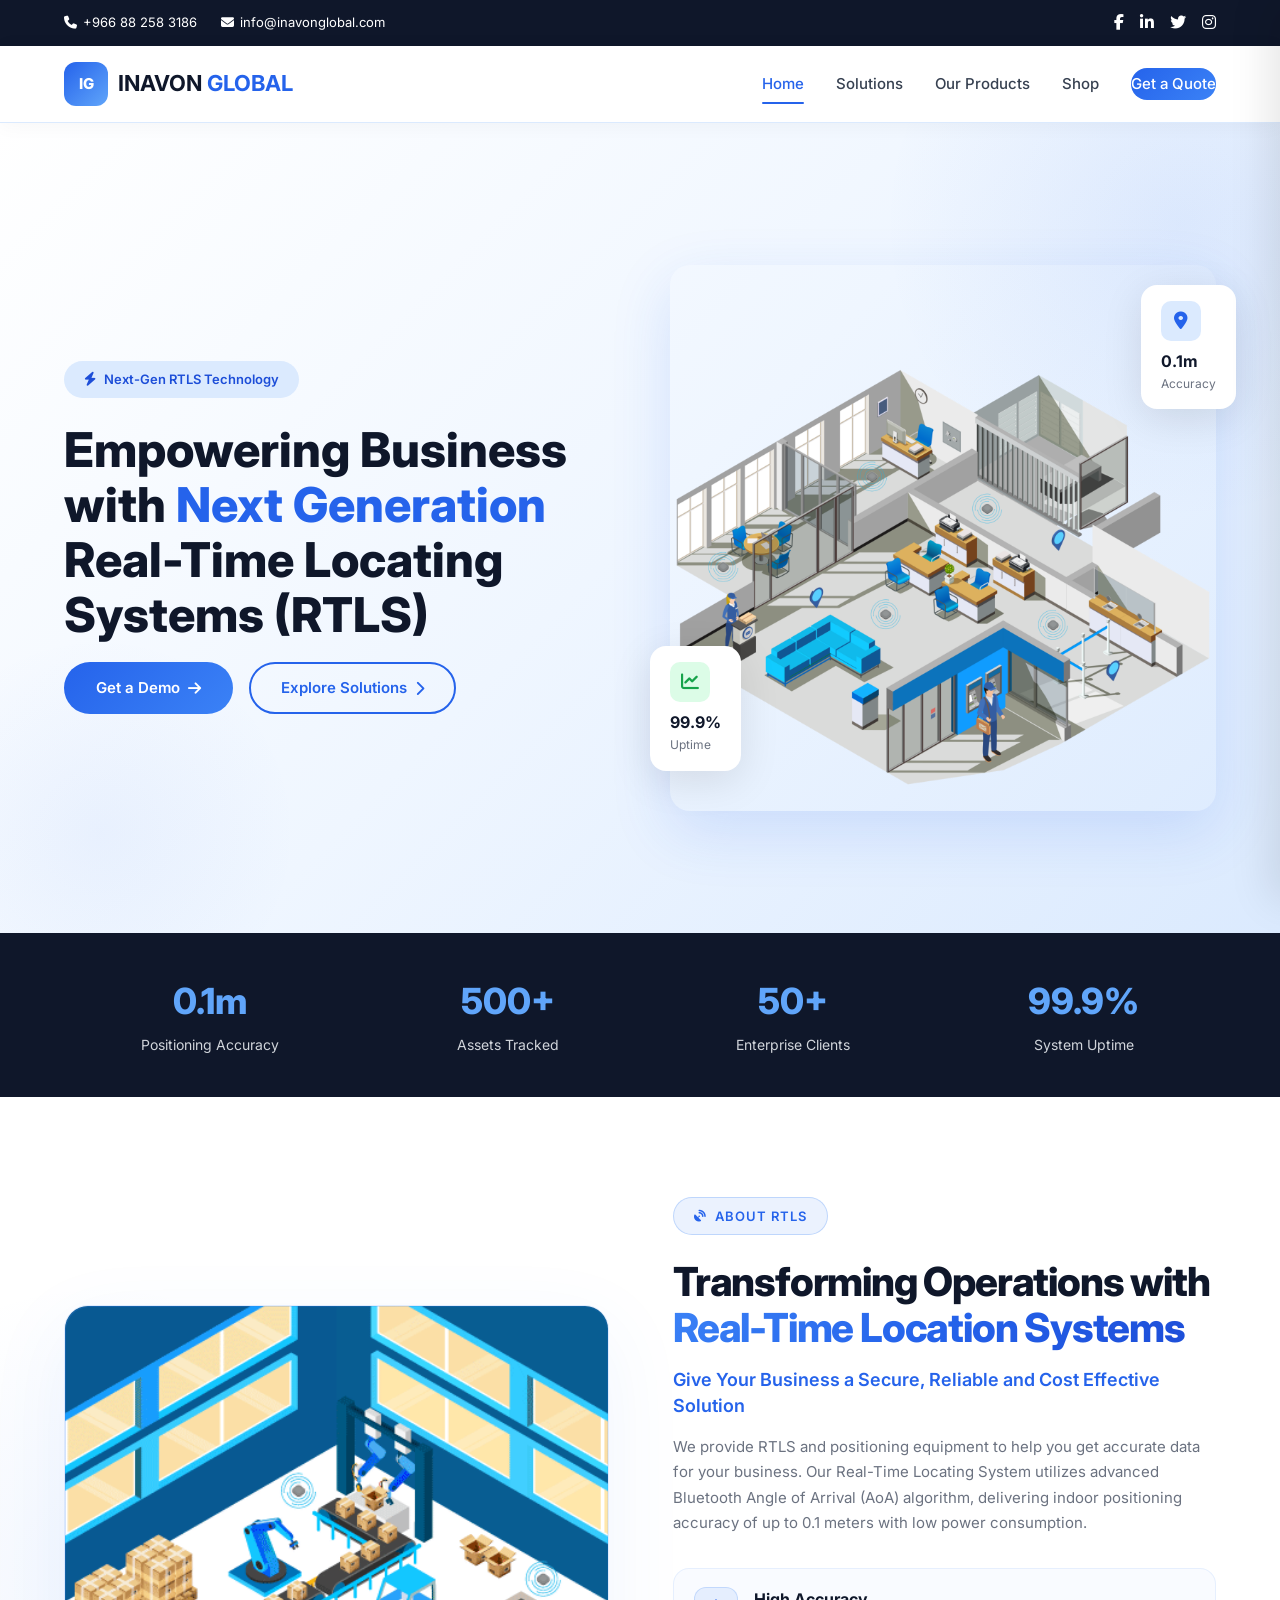
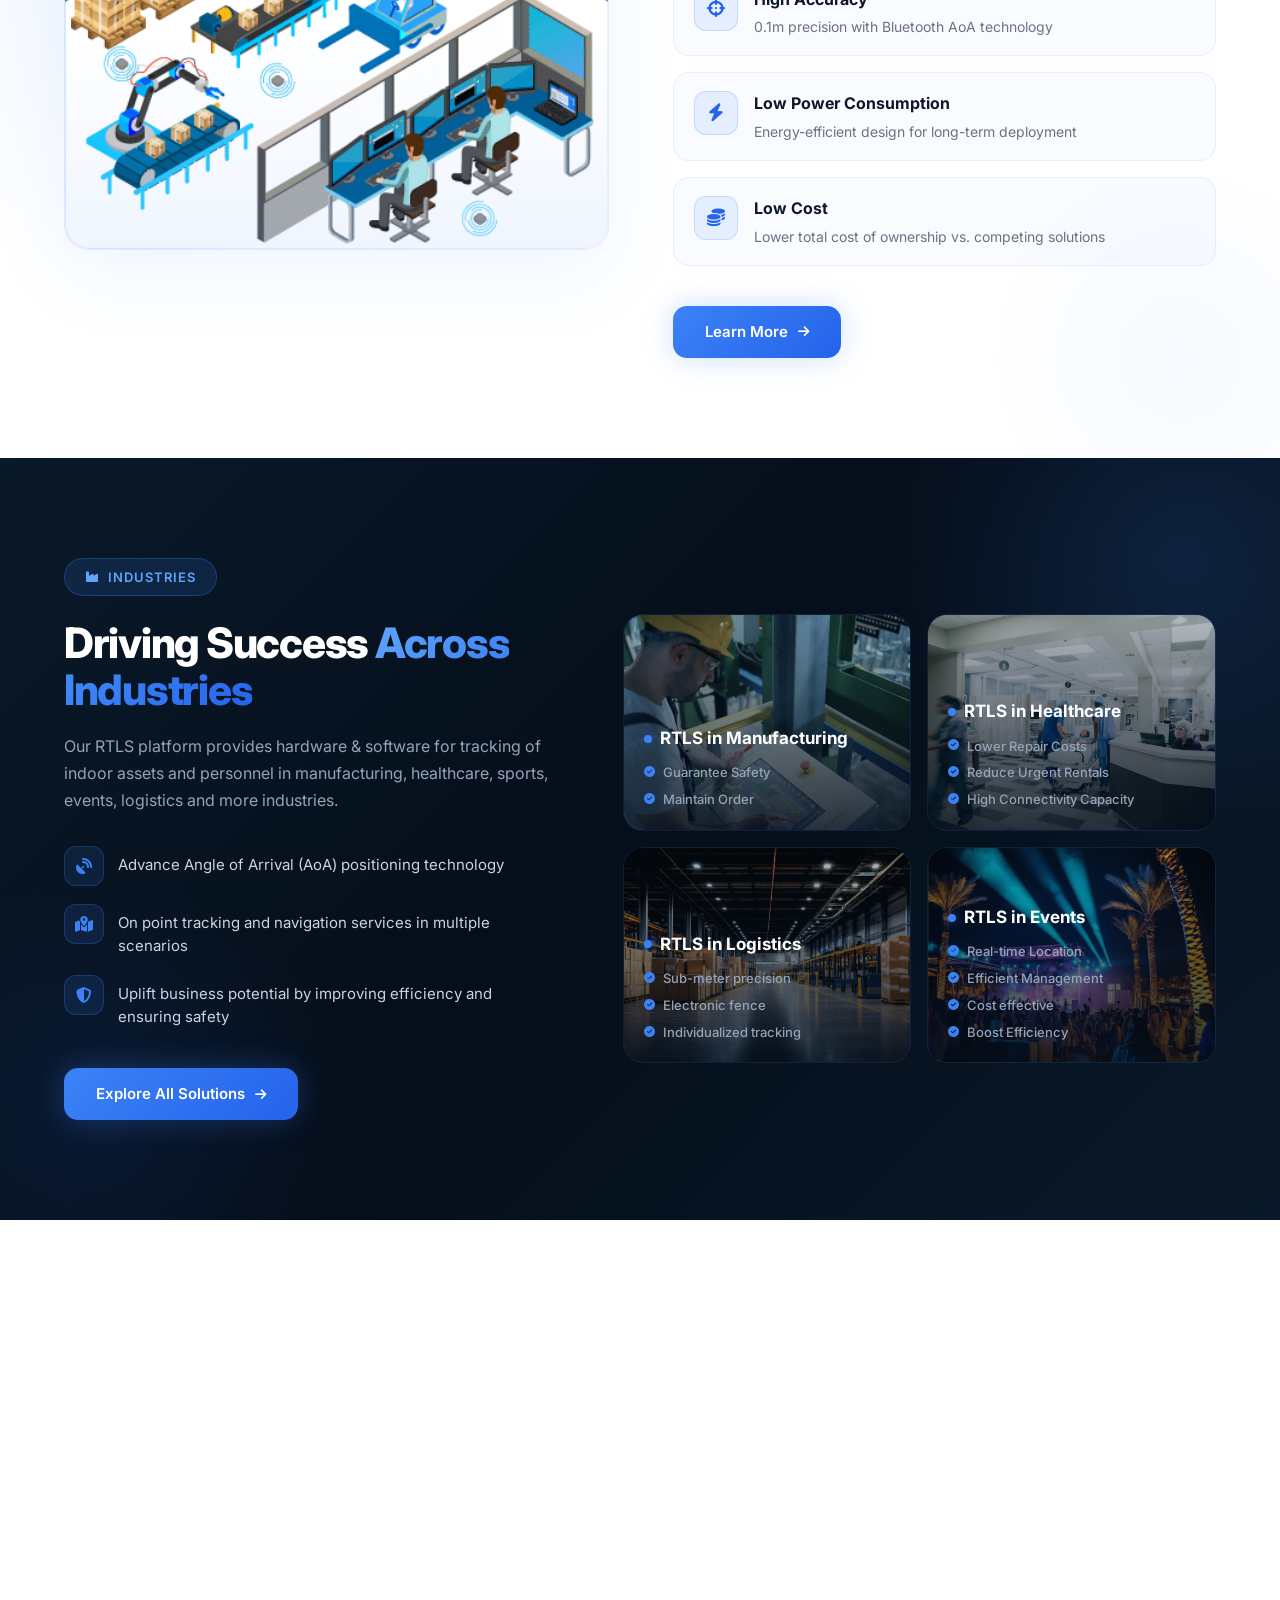
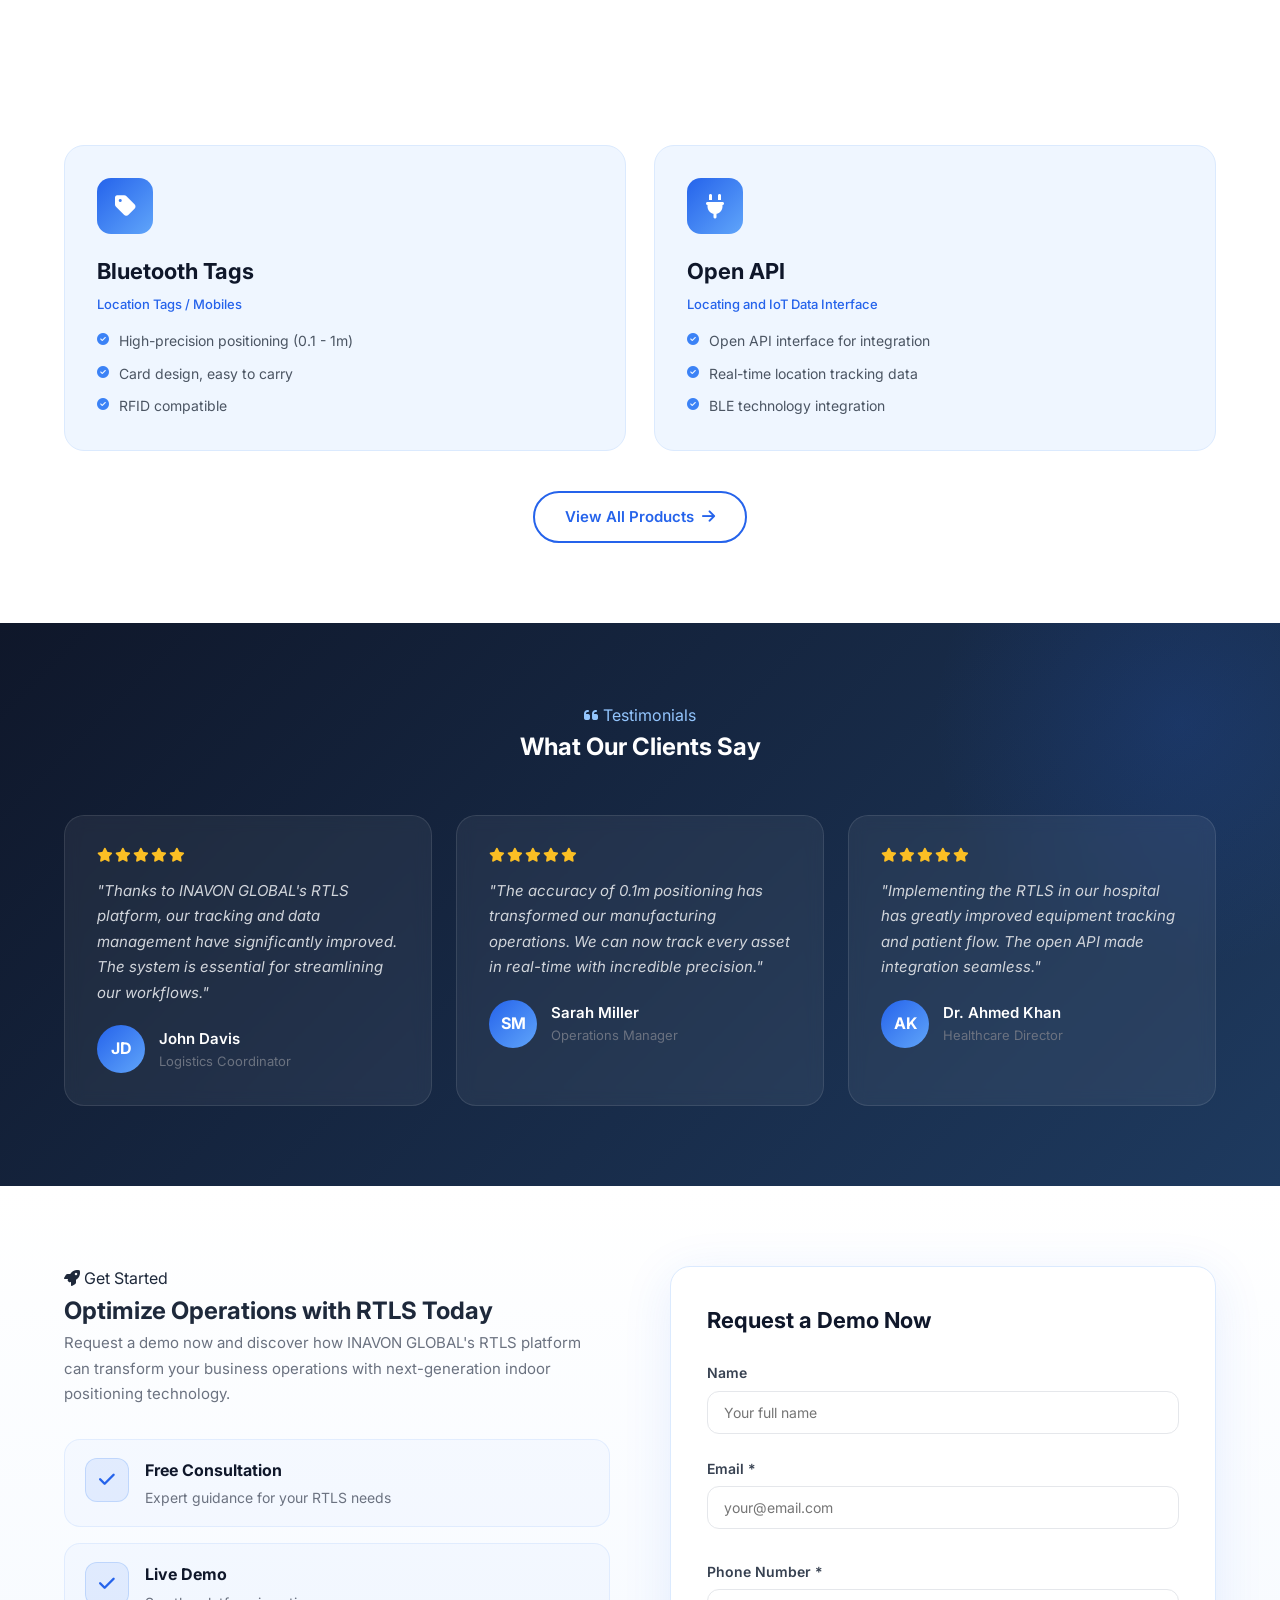
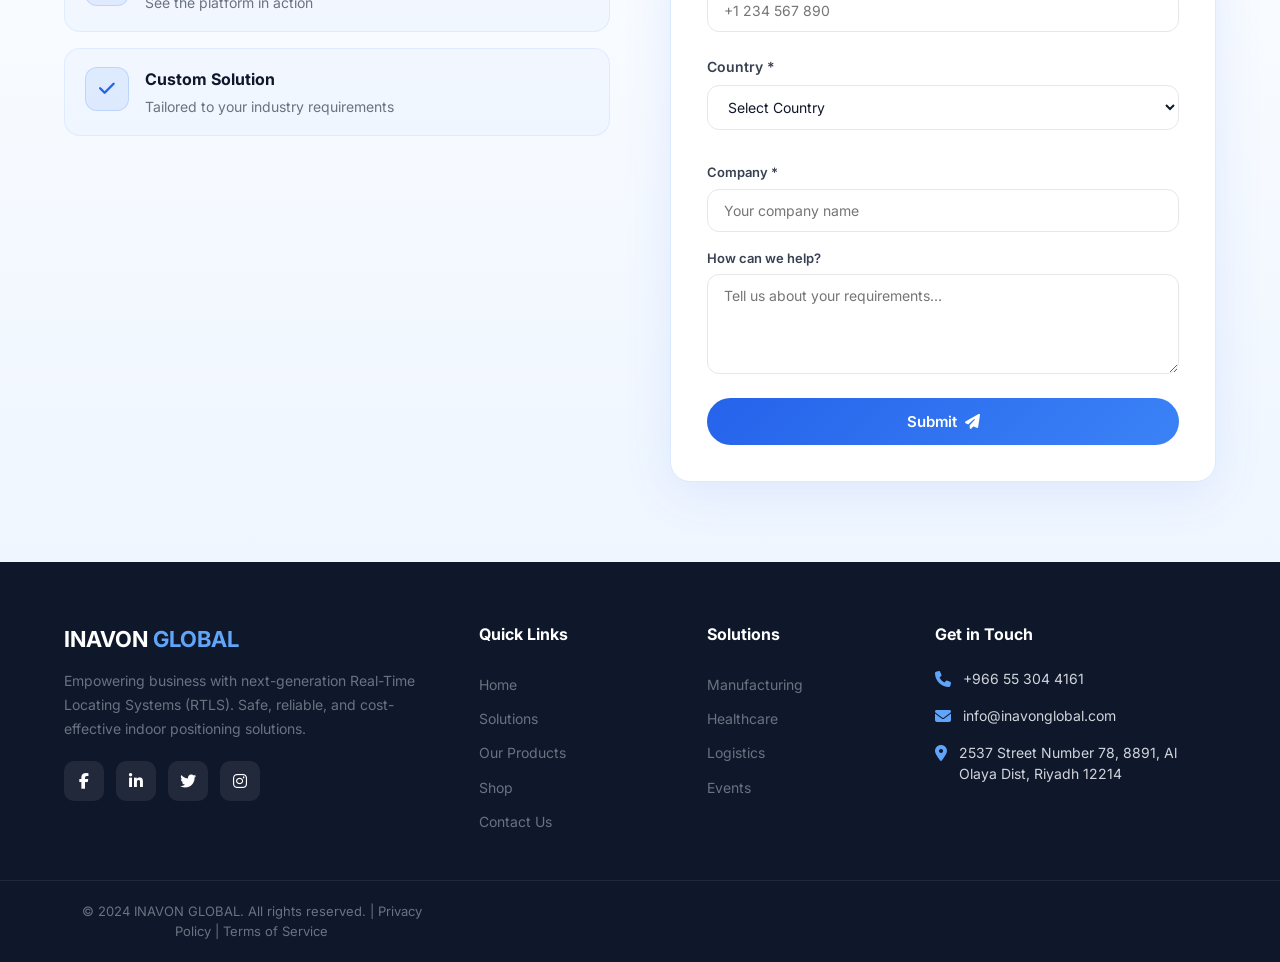
==== index.html @ 26709220 "first commit" ====
<!DOCTYPE html>
<html lang="en">
<head>
    <!-- ===== META TAGS ===== -->
    <meta charset="UTF-8">
    <meta name="viewport" content="width=device-width, initial-scale=1.0">
    <meta http-equiv="X-UA-Compatible" content="IE=edge">
    <title>INAVON GLOBAL — Empowering Business with Next-Gen RTLS Solutions</title>
    <meta name="description" content="INAVON GLOBAL provides next-generation Real-Time Locating Systems (RTLS) using Bluetooth Angle of Arrival technology with 0.1m indoor positioning accuracy for Manufacturing, Healthcare, Logistics and Events industries.">
    <meta name="keywords" content="RTLS, Real-Time Locating System, Indoor Positioning, Bluetooth AoA, Angle of Arrival, Asset Tracking, INAVON GLOBAL, Manufacturing RTLS, Healthcare RTLS, Logistics RTLS, IoT, Bluetooth Tags">
    <meta name="author" content="INAVON GLOBAL">
    <meta name="robots" content="index, follow">
    <meta name="language" content="English">
    <meta name="revisit-after" content="7 days">

    <!-- Open Graph / Facebook -->
    <meta property="og:type" content="website">
    <meta property="og:url" content="https://inavonglobal.com/">
    <meta property="og:title" content="INAVON GLOBAL — Next-Gen RTLS Solutions">
    <meta property="og:description" content="Empowering Business with Next Generation Real-Time Locating Systems (RTLS). Indoor positioning accuracy up to 0.1m using Bluetooth AoA technology.">
    <meta property="og:image" content="https://inavonglobal.com/og-image.jpg">
    <meta property="og:site_name" content="INAVON GLOBAL">

    <!-- Twitter -->
    <meta name="twitter:card" content="summary_large_image">
    <meta name="twitter:url" content="https://inavonglobal.com/">
    <meta name="twitter:title" content="INAVON GLOBAL — Next-Gen RTLS Solutions">
    <meta name="twitter:description" content="Empowering Business with Next Generation Real-Time Locating Systems (RTLS). Indoor positioning accuracy up to 0.1m.">
    <meta name="twitter:image" content="https://inavonglobal.com/og-image.jpg">

    <!-- Canonical -->
    <link rel="canonical" href="https://inavonglobal.com/">

    <!-- Favicon -->
    <link rel="icon" type="image/svg+xml" href="data:image/svg+xml,<svg xmlns='http://www.w3.org/2000/svg' viewBox='0 0 100 100'><rect width='100' height='100' rx='20' fill='%239333EA'/><text x='50' y='68' font-size='50' font-family='Arial' font-weight='bold' fill='white' text-anchor='middle'>IG</text></svg>">

    <!-- Fonts -->
    <link href="https://fonts.googleapis.com/css2?family=Inter:wght@300;400;500;600;700;800&display=swap" rel="stylesheet">
    <!-- Icons -->
    <link rel="stylesheet" href="https://cdnjs.cloudflare.com/ajax/libs/font-awesome/6.5.0/css/all.min.css">
     <link rel="stylesheet" href="style.css">
   
</head>
<body>

    <!-- ===== TOP BAR ===== -->
    <div class="top-bar">
        <div class="container">
            <div class="top-l">
                <a href="tel:+966882583186"><i class="fas fa-phone"></i> +966 88 258 3186</a>
                <a href="mailto:info@inavonglobal.com"><i class="fas fa-envelope"></i> info@inavonglobal.com</a>
            </div>
            <div class="top-r">
                <a href="#"><i class="fab fa-facebook-f"></i></a>
                <a href="#"><i class="fab fa-linkedin-in"></i></a>
                <a href="#"><i class="fab fa-twitter"></i></a>
                <a href="#"><i class="fab fa-instagram"></i></a>
            </div>
        </div>
    </div>

   <!-- ===== NAVBAR ===== -->
<nav class="navbar">
    <div class="container">
        <!-- Logo ko <a> tag se wrap kiya hai -->
        <a href="index.html" class="logo">
            <div class="logo-ic">IG</div>
            <div class="logo-t">INAVON <span>GLOBAL</span></div>
        </a>
        
        <div class="nav-links" id="navLinks">
            <a href="index.html" class="active">Home</a>
            <a href="solution.html">Solutions</a>
            <a href="products.html">Our Products</a>
            <a href="shop.html">Shop</a>
            <!-- Agar contact alag page hai toh href="contact.html" likhein -->
            <a href="#contact" class="btn-p btn-sm nav-cta">Get a Quote</a>
        </div>
        
        <button class="hamburger" id="hamburger" onclick="toggleMenu()">
            <span></span><span></span><span></span>
        </button>
    </div>
</nav>

<!-- ===== MOBILE MENU ===== -->
<div class="mob-overlay" id="mobOverlay" onclick="toggleMenu()"></div>
<div class="mob-menu" id="mobMenu">
    <div class="mob-close" onclick="toggleMenu()"><i class="fas fa-times"></i></div>
    
    <!-- Mobile menu mein bhi same file links diye hain -->
    <a href="index.html" onclick="toggleMenu()">Home</a>
    <a href="solution.html" onclick="toggleMenu()">Solutions</a>
    <a href="products.html" onclick="toggleMenu()">Our Products</a>
    <a href="shop.html" onclick="toggleMenu()">Shop</a>
    <a href="#contact" onclick="toggleMenu()">Contact</a>
    
    <div class="mob-cta">
        <a href="#contact" class="btn-p" onclick="toggleMenu()" style="width:100%;justify-content:center;">Get a Quote</a>
    </div>
</div>

    <!-- ========================================== -->
    <!-- ===== HOME PAGE ===== -->
    <!-- ========================================== -->
    <div class="page active" id="page-home">

        <!-- HERO -->
        <section class="hero">
            <div class="container">
                <div class="hero-l anim">
                    <div class="hero-badge"><i class="fas fa-bolt"></i> Next-Gen RTLS Technology</div>
                    <h1>Empowering Business with <span>Next Generation</span> Real-Time Locating Systems (RTLS)</h1>
                
                    <div class="hero-btns">
                        <a href="#" class="btn-p" onclick="scrollToContact()">Get a Demo <i class="fas fa-arrow-right"></i></a>
                        <a href="#" class="btn-o" onclick="showPage('solutions')">Explore Solutions <i class="fas fa-chevron-right"></i></a>
                    </div>
                </div>
                <div class="hero-r anim">
                    <div class="hero-img">
                        <img src="images/banner-1-1536x1536.png" alt="RTLS Office 3D Illustration">
                    </div>
                    <div class="hero-float f1">
                        <div class="icon pur"><i class="fas fa-map-marker-alt"></i></div>
                        <div class="val">0.1m</div>
                        <div class="txt">Accuracy</div>
                    </div>
                    <div class="hero-float f2">
                        <div class="icon grn"><i class="fas fa-chart-line"></i></div>
                        <div class="val">99.9%</div>
                        <div class="txt">Uptime</div>
                    </div>
                </div>
            </div>
        </section>

        <!-- STATS -->
        <section class="stats-bar">
            <div class="container">
                <div class="stat-item anim"><div class="num">0.1m</div><div class="lbl">Positioning Accuracy</div></div>
                <div class="stat-item anim"><div class="num">500+</div><div class="lbl">Assets Tracked</div></div>
                <div class="stat-item anim"><div class="num">50+</div><div class="lbl">Enterprise Clients</div></div>
                <div class="stat-item anim"><div class="num">99.9%</div><div class="lbl">System Uptime</div></div>
            </div>
        </section>

       <!-- RTLS SECTION -->
<section class="section rtls-sec">
    <div class="container">
        <div class="rtls-l anim">
            <img src="images/2-banner-image.png" alt="RTLS Factory Automation">
        </div>
        <div class="rtls-r anim">
            <div class="sec-label"><i class="fas fa-satellite-dish"></i> About RTLS</div>
            <h2 class="sec-title">Transforming Operations with <span>Real-Time Location Systems</span></h2>
            <p class="sec-subtitle">Give Your Business a Secure, Reliable and Cost Effective Solution</p>
            <p class="sec-desc">We provide RTLS and positioning equipment to help you get accurate data for your business. Our Real-Time Locating System utilizes advanced Bluetooth Angle of Arrival (AoA) algorithm, delivering indoor positioning accuracy of up to 0.1 meters with low power consumption.</p>
            <div class="feature-list">
                <div class="feature-item">
                    <div class="fi-icon"><i class="fas fa-crosshairs"></i></div>
                    <div class="fi-t"><h4>High Accuracy</h4><p>0.1m precision with Bluetooth AoA technology</p></div>
                </div>
                <div class="feature-item">
                    <div class="fi-icon"><i class="fas fa-bolt"></i></div>
                    <div class="fi-t"><h4>Low Power Consumption</h4><p>Energy-efficient design for long-term deployment</p></div>
                </div>
                <div class="feature-item">
                    <div class="fi-icon"><i class="fas fa-coins"></i></div>
                    <div class="fi-t"><h4>Low Cost</h4><p>Lower total cost of ownership vs. competing solutions</p></div>
                </div>
            </div>
            <a href="#" class="btn-p" onclick="showPage('solutions')">Learn More <i class="fas fa-arrow-right"></i></a>
        </div>
    </div>
</section>
  
       <!-- INDUSTRIES -->
<section class="section ind-sec" id="industries">
    <div class="container">
        <div class="ind-content">
            <!-- Left: Content -->
            <div class="ind-left anim">
                <div class="sec-label"><i class="fas fa-industry"></i> Industries</div>
                <h2>Driving Success <span>Across Industries</span></h2>
                <p class="ind-desc">Our RTLS platform provides hardware & software for tracking of indoor assets and personnel in manufacturing, healthcare, sports, events, logistics and more industries.</p>
                <div class="ind-features">
                    <div class="ind-feat">
                        <div class="feat-icon"><i class="fas fa-satellite-dish"></i></div>
                        <p>Advance Angle of Arrival (AoA) positioning technology</p>
                    </div>
                    <div class="ind-feat">
                        <div class="feat-icon"><i class="fas fa-map-marked-alt"></i></div>
                        <p>On point tracking and navigation services in multiple scenarios</p>
                    </div>
                    <div class="ind-feat">
                        <div class="feat-icon"><i class="fas fa-shield-alt"></i></div>
                        <p>Uplift business potential by improving efficiency and ensuring safety</p>
                    </div>
                </div>
                <a href="#" class="explore-btn" onclick="showPage('solutions')">Explore All Solutions <i class="fas fa-arrow-right"></i></a>
            </div>
            <!-- Right: 4 Grid Images -->
            <div class="ind-grid">
                <div class="ind-card anim">
                    <img src="images/rtls manfac.webp" alt="RTLS in Manufacturing">
                    <div class="ind-overlay"></div>
                    <div class="ind-body">
                        <h3>RTLS in Manufacturing</h3>
                        <ul>
                            <li><i class="fas fa-check-circle"></i> Guarantee Safety</li>
                            <li><i class="fas fa-check-circle"></i> Maintain Order</li>
                        </ul>
                    </div>
                </div>
                <div class="ind-card anim">
                    <img src="images/rtls healthcare.jpeg" alt="RTLS in Healthcare">
                    <div class="ind-overlay"></div>
                    <div class="ind-body">
                        <h3>RTLS in Healthcare</h3>
                        <ul>
                            <li><i class="fas fa-check-circle"></i> Lower Repair Costs</li>
                            <li><i class="fas fa-check-circle"></i> Reduce Urgent Rentals</li>
                            <li><i class="fas fa-check-circle"></i> High Connectivity Capacity</li>
                        </ul>
                    </div>
                </div>
                <div class="ind-card anim">
                    <img src="images/rtls logistic.jpg" alt="RTLS in Logistics">
                    <div class="ind-overlay"></div>
                    <div class="ind-body">
                        <h3>RTLS in Logistics</h3>
                        <ul>
                            <li><i class="fas fa-check-circle"></i> Sub-meter precision</li>
                            <li><i class="fas fa-check-circle"></i> Electronic fence</li>
                            <li><i class="fas fa-check-circle"></i> Individualized tracking</li>
                        </ul>
                    </div>
                </div>
                <div class="ind-card anim">
                    <img src="images/rtls events.jpg" alt="RTLS in Events">
                    <div class="ind-overlay"></div>
                    <div class="ind-body">
                        <h3>RTLS in Events</h3>
                        <ul>
                            <li><i class="fas fa-check-circle"></i> Real-time Location</li>
                            <li><i class="fas fa-check-circle"></i> Efficient Management</li>
                            <li><i class="fas fa-check-circle"></i> Cost effective</li>
                            <li><i class="fas fa-check-circle"></i> Boost Efficiency</li>
                        </ul>
                    </div>
                </div>
            </div>
        </div>
    </div>
</section>

        <!-- PRODUCTS PREVIEW -->
        <section class="section prod-home">
            <div class="container">
                <div class="sec-header anim" style="text-align:center;margin-bottom:48px;">
                    <div class="sec-label" style="justify-content:center;"><i class="fas fa-microchip"></i> </div>
                    <h2 class="sec-title">INAVON GLOBAL's <span>Angle of Arrival</span> Indoor Positioning System</h2>
                </div>
                <div class="prod-grid2">
                    <div class="prod-card2 anim">
                        <div class="pc-icon"><i class="fas fa-laptop-code"></i></div>
                        <h3>Software</h3>
                        <div class="pc-sub">Engine and Application Platform</div>
                        <ul>
                            <li><i class="fas fa-check-circle"></i> Basic Real-time Locating System</li>
                            <li><i class="fas fa-check-circle"></i> Value-added Applications</li>
                            <li><i class="fas fa-check-circle"></i> Mobile Application (iOS & Android)</li>
                        </ul>
                    </div>
                    <div class="prod-card2 anim">
                        <div class="pc-icon"><i class="fas fa-broadcast-tower"></i></div>
                        <h3>AoA Anchor</h3>
                        <div class="pc-sub">Locating Anchor Hardware</div>
                        <ul>
                            <li><i class="fas fa-check-circle"></i> Positioning accuracy up to 0.1m</li>
                            <li><i class="fas fa-check-circle"></i> Support Bluetooth IoT data back transmission</li>
                            <li><i class="fas fa-check-circle"></i> Compatible with iOS/Android</li>
                        </ul>
                    </div>
                    <div class="prod-card2 anim">
                        <div class="pc-icon"><i class="fas fa-tag"></i></div>
                        <h3>Bluetooth Tags</h3>
                        <div class="pc-sub">Location Tags / Mobiles</div>
                        <ul>
                            <li><i class="fas fa-check-circle"></i> High-precision positioning (0.1 - 1m)</li>
                            <li><i class="fas fa-check-circle"></i> Card design, easy to carry</li>
                            <li><i class="fas fa-check-circle"></i> RFID compatible</li>
                        </ul>
                    </div>
                    <div class="prod-card2 anim">
                        <div class="pc-icon"><i class="fas fa-plug"></i></div>
                        <h3>Open API</h3>
                        <div class="pc-sub">Locating and IoT Data Interface</div>
                        <ul>
                            <li><i class="fas fa-check-circle"></i> Open API interface for integration</li>
                            <li><i class="fas fa-check-circle"></i> Real-time location tracking data</li>
                            <li><i class="fas fa-check-circle"></i> BLE technology integration</li>
                        </ul>
                    </div>
                </div>
                <div style="text-align:center;margin-top:40px;" class="anim">
                    <a href="#" class="btn-o" onclick="showPage('products')">View All Products <i class="fas fa-arrow-right"></i></a>
                </div>
            </div>
        </section>

        <!-- TESTIMONIALS -->
        <section class="section test-sec">
            <div class="container">
                <div class="sec-header anim">
                    <div class="sec-label" style="justify-content:center;"><i class="fas fa-quote-left"></i> Testimonials</div>
                    <h2 class="sec-title">What Our <span>Clients Say</span></h2>
                </div>
                <div class="test-grid">
                    <div class="test-card anim">
                        <div class="stars"><i class="fas fa-star"></i><i class="fas fa-star"></i><i class="fas fa-star"></i><i class="fas fa-star"></i><i class="fas fa-star"></i></div>
                        <p class="t-text">"Thanks to INAVON GLOBAL's RTLS platform, our tracking and data management have significantly improved. The system is essential for streamlining our workflows."</p>
                        <div class="t-author">
                            <div class="t-avatar">JD</div>
                            <div><div class="t-name">John Davis</div><div class="t-role">Logistics Coordinator</div></div>
                        </div>
                    </div>
                    <div class="test-card anim">
                        <div class="stars"><i class="fas fa-star"></i><i class="fas fa-star"></i><i class="fas fa-star"></i><i class="fas fa-star"></i><i class="fas fa-star"></i></div>
                        <p class="t-text">"The accuracy of 0.1m positioning has transformed our manufacturing operations. We can now track every asset in real-time with incredible precision."</p>
                        <div class="t-author">
                            <div class="t-avatar">SM</div>
                            <div><div class="t-name">Sarah Miller</div><div class="t-role">Operations Manager</div></div>
                        </div>
                    </div>
                    <div class="test-card anim">
                        <div class="stars"><i class="fas fa-star"></i><i class="fas fa-star"></i><i class="fas fa-star"></i><i class="fas fa-star"></i><i class="fas fa-star"></i></div>
                        <p class="t-text">"Implementing the RTLS in our hospital has greatly improved equipment tracking and patient flow. The open API made integration seamless."</p>
                        <div class="t-author">
                            <div class="t-avatar">AK</div>
                            <div><div class="t-name">Dr. Ahmed Khan</div><div class="t-role">Healthcare Director</div></div>
                        </div>
                    </div>
                </div>
            </div>
        </section>

        <!-- CTA / CONTACT -->
        <section class="section cta-sec" id="contact">
            <div class="container">
                <div class="cta-l anim">
                    <div class="sec-label"><i class="fas fa-rocket"></i> Get Started</div>
                    <h2 class="sec-title">Optimize Operations with <span>RTLS Today</span></h2>
                    <p class="sec-desc">Request a demo now and discover how INAVON GLOBAL's RTLS platform can transform your business operations with next-generation indoor positioning technology.</p>
                    <div class="feature-list" style="margin-top:24px;">
                        <div class="feature-item">
                            <div class="fi-icon"><i class="fas fa-check"></i></div>
                            <div class="fi-t"><h4>Free Consultation</h4><p>Expert guidance for your RTLS needs</p></div>
                        </div>
                        <div class="feature-item">
                            <div class="fi-icon"><i class="fas fa-check"></i></div>
                            <div class="fi-t"><h4>Live Demo</h4><p>See the platform in action</p></div>
                        </div>
                        <div class="feature-item">
                            <div class="fi-icon"><i class="fas fa-check"></i></div>
                            <div class="fi-t"><h4>Custom Solution</h4><p>Tailored to your industry requirements</p></div>
                        </div>
                    </div>
                </div>
                <div class="cta-r anim">
                    <div class="cta-form">
                        <h3 style="font-size:22px;font-weight:700;margin-bottom:24px;color:var(--dark);">Request a Demo Now</h3>
                        <form onsubmit="handleSubmit(event)">
                            <div class="form-row">
                                <div class="form-group"><label>Name</label><input type="text" placeholder="Your full name" required></div>
                                <div class="form-group"><label>Email *</label><input type="email" placeholder="your@email.com" required></div>
                            </div>
                            <div class="form-row">
                                <div class="form-group"><label>Phone Number *</label><input type="tel" placeholder="+1 234 567 890" required></div>
                                <div class="form-group"><label>Country *</label>
                                    <select required>
                                        <option value="">Select Country</option>
                                        <option>Saudi Arabia</option>
                                        <option>United Arab Emirates</option>
                                        <option>United States</option>
                                        <option>United Kingdom</option>
                                        <option>India</option>
                                        <option>Germany</option>
                                        <option>Other</option>
                                    </select>
                                </div>
                            </div>
                            <div class="form-group"><label>Company *</label><input type="text" placeholder="Your company name" required></div>
                            <div class="form-group"><label>How can we help?</label><textarea placeholder="Tell us about your requirements..."></textarea></div>
                            <button type="submit" class="btn-p" style="width:100%;justify-content:center;">Submit <i class="fas fa-paper-plane"></i></button>
                        </form>
                        <p id="formMsg" style="display:none;text-align:center;margin-top:16px;color:#16a34a;font-weight:600;font-size:14px;"><i class="fas fa-check-circle"></i> Thank you! We'll contact you shortly.</p>
                    </div>
                </div>
            </div>
        </section>
    </div>

    

  

    <!-- ===== FOOTER (Global) ===== -->
    <footer class="footer">
        <div class="container">
            <div class="foot-brand">
                <div class="logo-t" style="margin-bottom:12px;">INAVON <span>GLOBAL</span></div>
                <p>Empowering business with next-generation Real-Time Locating Systems (RTLS). Safe, reliable, and cost-effective indoor positioning solutions.</p>
                <div class="foot-social">
                    <a href="#"><i class="fab fa-facebook-f"></i></a>
                    <a href="#"><i class="fab fa-linkedin-in"></i></a>
                    <a href="#"><i class="fab fa-twitter"></i></a>
                    <a href="#"><i class="fab fa-instagram"></i></a>
                </div>
            </div>
            <div class="foot-col">
                <h4>Quick Links</h4>
                <a href="#" onclick="showPage('home')">Home</a>
                <a href="#" onclick="showPage('solutions')">Solutions</a>
                <a href="#" onclick="showPage('products')">Our Products</a>
                <a href="#" onclick="showPage('shop')">Shop</a>
                <a href="#" onclick="scrollToContact()">Contact Us</a>
            </div>
            <div class="foot-col">
                <h4>Solutions</h4>
                <a href="#" onclick="showPage('solutions')">Manufacturing</a>
                <a href="#" onclick="showPage('solutions')">Healthcare</a>
                <a href="#" onclick="showPage('solutions')">Logistics</a>
                <a href="#" onclick="showPage('solutions')">Events</a>
            </div>
            <div class="foot-col foot-contact">
                <h4>Get in Touch</h4>
                <div class="fc-item"><i class="fas fa-phone"></i><span>+966 55 304 4161</span></div>
                <div class="fc-item"><i class="fas fa-envelope"></i><span>info@inavonglobal.com</span></div>
                <div class="fc-item"><i class="fas fa-map-marker-alt"></i><span>2537 Street Number 78, 8891, Al Olaya Dist, Riyadh 12214</span></div>
            </div>
        </div>
        <div class="foot-bottom">
            <div class="container">
                &copy; 2024 INAVON GLOBAL. All rights reserved. | Privacy Policy | Terms of Service
            </div>
        </div>
    </footer>

    <!-- SCROLL TO TOP -->
    <button class="scroll-top" id="scrollTop" onclick="window.scrollTo({top:0,behavior:'smooth'})">
        <i class="fas fa-chevron-up"></i>
    </button>

    <!-- ===== JAVASCRIPT ===== -->
    <script>
        // ===== PAGE NAVIGATION =====
        function showPage(page) {
            // Hide all pages
            document.querySelectorAll('.page').forEach(p => p.classList.remove('active'));
            // Show selected page
            document.getElementById('page-' + page).classList.add('active');
            // Update nav active state
            document.querySelectorAll('.nav-links a[data-page], .mob-menu a[data-page]').forEach(a => {
                a.classList.remove('active');
                if (a.getAttribute('data-page') === page) a.classList.add('active');
            });
            // Scroll to top
            window.scrollTo({ top: 0, behavior: 'smooth' });
            // Re-trigger animations
            setTimeout(initAnimations, 100);
        }

        // ===== SCROLL TO CONTACT =====
        function scrollToContact() {
            showPage('home');
            setTimeout(() => {
                document.getElementById('contact').scrollIntoView({ behavior: 'smooth' });
            }, 200);
        }

        // ===== MOBILE MENU =====
        function toggleMenu() {
            const menu = document.getElementById('mobMenu');
            const overlay = document.getElementById('mobOverlay');
            const hamburger = document.getElementById('hamburger');
            menu.classList.toggle('open');
            overlay.classList.toggle('open');
            hamburger.classList.toggle('active');
            document.body.style.overflow = menu.classList.contains('open') ? 'hidden' : '';
        }

        // ===== FORM SUBMIT =====
        function handleSubmit(e) {
            e.preventDefault();
            const msg = document.getElementById('formMsg');
            msg.style.display = 'block';
            e.target.reset();
            setTimeout(() => { msg.style.display = 'none'; }, 5000);
        }

        // ===== SHOP FILTER =====
        function filterShop(cat, btn) {
            // Update active button
            document.querySelectorAll('.shop-filter').forEach(f => f.classList.remove('active'));
            btn.classList.add('active');
            // Filter cards
            document.querySelectorAll('.shop-card').forEach(card => {
                if (cat === 'all' || card.getAttribute('data-cat') === cat) {
                    card.style.display = 'block';
                } else {
                    card.style.display = 'none';
                }
            });
        }

        // ===== SCROLL TO TOP BUTTON =====
        window.addEventListener('scroll', () => {
            const btn = document.getElementById('scrollTop');
            if (window.scrollY > 500) {
                btn.classList.add('visible');
            } else {
                btn.classList.remove('visible');
            }
        });

        // ===== SCROLL ANIMATIONS =====
        function initAnimations() {
            const observer = new IntersectionObserver((entries) => {
                entries.forEach(entry => {
                    if (entry.isIntersecting) {
                        entry.target.classList.add('visible');
                    }
                });
            }, { threshold: 0.1, rootMargin: '0px 0px -50px 0px' });

            document.querySelectorAll('.anim').forEach(el => {
                el.classList.remove('visible');
                observer.observe(el);
            });
        }

        // ===== NAVBAR SCROLL EFFECT =====
        let lastScroll = 0;
        window.addEventListener('scroll', () => {
            const navbar = document.querySelector('.navbar');
            const currentScroll = window.scrollY;
            if (currentScroll > 100) {
                navbar.style.boxShadow = '0 4px 30px rgba(0,0,0,0.08)';
            } else {
                navbar.style.boxShadow = '0 2px 20px rgba(0,0,0,0.04)';
            }
            lastScroll = currentScroll;
        });

        // ===== INIT =====
        document.addEventListener('DOMContentLoaded', () => {
            initAnimations();
        });
    </script>
</body>
</html>
---- style.css ----
/* ===== RESET ===== */
*, *::before, *::after { margin: 0; padding: 0; box-sizing: border-box; }
html { scroll-behavior: smooth; }
body { font-family: 'Inter', sans-serif; color: #1e293b; background: #fff; overflow-x: hidden; line-height: 1.6; }
a { text-decoration: none; color: inherit; }
ul { list-style: none; }
img { max-width: 100%; display: block; }
button, input, textarea, select { font-family: inherit; outline: none; border: none; }
button { cursor: pointer; }

/* ===== VARIABLES ===== */
:root {
    --neon-50: #eff6ff; --neon-100: #dbeafe; --neon-200: #bfdbfe;
    --neon-300: #93c5fd; --neon-400: #60a5fa; --neon-500: #3b82f6;
    --neon-600: #2563eb; --neon-700: #1d4ed8; --neon-800: #1e40af;
    --neon-900: #1e3a8a;
    --dark: #0f172a; --dark2: #1e3a5f;
    --g100: #f3f4f6; --g200: #e5e7eb; --g300: #d1d5db;
    --g500: #6b7280; --g600: #4b5563; --g700: #374151; --g800: #1f2937;
    --white: #ffffff;
    --tr: all 0.3s ease;
}

/* ===== CONTAINER ===== */
.container { max-width: 1200px; margin: 0 auto; padding: 0 24px; }
.section { padding: 80px 0; }

/* ===== BUTTONS ===== */
.btn-p {
    background: linear-gradient(135deg, var(--neon-600), var(--neon-500));
    color: #fff; padding: 14px 32px; border-radius: 50px;
    font-weight: 600; font-size: 15px; transition: var(--tr);
    display: inline-flex; align-items: center; gap: 8px; border: none;
}
.btn-p:hover {
    background: linear-gradient(135deg, var(--neon-700), var(--neon-600));
    box-shadow: 0 0 30px rgba(37,99,235,0.4);
    transform: translateY(-2px);
}
.btn-o {
    border: 2px solid var(--neon-600); color: var(--neon-600);
    padding: 12px 30px; border-radius: 50px; font-weight: 600;
    font-size: 15px; transition: var(--tr); display: inline-flex;
    align-items: center; gap: 8px; background: transparent;
}
.btn-o:hover {
    background: var(--neon-600);
    color: #fff;
    box-shadow: 0 0 20px rgba(37,99,235,0.3);
}

/* FIX - Get a Quote button text white on hover */
.nav-links .btn-p {
    color: #fff !important;
}
.nav-links .btn-p:hover {
    color: #fff !important;
    background: linear-gradient(135deg, var(--neon-700), var(--neon-600));
    box-shadow: 0 0 30px rgba(37,99,235,0.4);
    transform: translateY(-2px);
}
.nav-links .btn-p::after {
    display: none !important;
}

/* ===== TOP BAR ===== */
.top-bar { background: var(--dark); color: #fff; padding: 10px 0; font-size: 13px; }
.top-bar .container { display: flex; justify-content: space-between; align-items: center; flex-wrap: wrap; gap: 8px; }
.top-l { display: flex; gap: 24px; align-items: center; }
.top-l a { display: flex; align-items: center; gap: 6px; transition: var(--tr); }
.top-l a:hover { color: var(--neon-300); }
.top-r { display: flex; gap: 16px; }
.top-r a { transition: var(--tr); font-size: 16px; }
.top-r a:hover { color: var(--neon-400); }

/* ===== NAVBAR ===== */
.navbar {
    background: rgba(255,255,255,0.97); backdrop-filter: blur(16px);
    border-bottom: 1px solid var(--neon-100); padding: 16px 0;
    position: sticky; top: 0; z-index: 1000;
    box-shadow: 0 2px 20px rgba(0,0,0,0.04);
}
.navbar .container { display: flex; justify-content: space-between; align-items: center; }
.logo { display: flex; align-items: center; gap: 10px; cursor: pointer; }
.logo-ic {
    width: 44px; height: 44px;
    background: linear-gradient(135deg, var(--neon-600), var(--neon-400));
    border-radius: 12px; display: flex; align-items: center; justify-content: center;
    color: #fff; font-weight: 800; font-size: 15px; letter-spacing: -0.5px;
}
.logo-t { font-size: 22px; font-weight: 700; color: var(--dark); }
.logo-t span { color: var(--neon-600); }
.nav-links { display: flex; gap: 32px; align-items: center; }
.nav-links a {
    font-weight: 500; font-size: 15px; color: var(--g700);
    position: relative; transition: var(--tr); padding: 4px 0;
}
.nav-links a::after {
    content: ''; position: absolute; bottom: -4px; left: 0;
    width: 0; height: 2px; background: var(--neon-600); transition: var(--tr); border-radius: 2px;
}
.nav-links a:hover, .nav-links a.active { color: var(--neon-600); }
.nav-links a:hover::after, .nav-links a.active::after { width: 100%; }

/* ===== HAMBURGER ===== */
.hamburger { display: none; flex-direction: column; gap: 6px; padding: 8px; z-index: 1100; background: none; border: none; }
.hamburger span { width: 28px; height: 3px; background: var(--dark); border-radius: 3px; transition: var(--tr); display: block; }
.hamburger.active span:nth-child(1) { transform: rotate(45deg) translate(6px, 6px); }
.hamburger.active span:nth-child(2) { opacity: 0; }
.hamburger.active span:nth-child(3) { transform: rotate(-45deg) translate(6px, -6px); }

/* ===== MOBILE MENU ===== */
.mob-overlay {
    position: fixed; inset: 0; background: rgba(0,0,0,0.5);
    z-index: 1050; opacity: 0; pointer-events: none; transition: var(--tr);
}
.mob-overlay.open { opacity: 1; pointer-events: auto; }
.mob-menu {
    position: fixed; top: 0; right: 0; width: 300px; height: 100vh;
    background: #fff; z-index: 1100; transform: translateX(100%);
    transition: transform 0.35s ease; padding: 80px 32px 32px;
    box-shadow: -10px 0 40px rgba(0,0,0,0.1);
}
.mob-menu.open { transform: translateX(0); }
.mob-menu a {
    display: block; padding: 16px 0; font-size: 18px; font-weight: 500;
    color: var(--g700); border-bottom: 1px solid var(--g200); transition: var(--tr);
}
.mob-menu a:hover, .mob-menu a.active { color: var(--neon-600); padding-left: 8px; }
.mob-menu .mob-cta { margin-top: 24px; }
.mob-close {
    position: absolute; top: 20px; right: 20px; width: 36px; height: 36px;
    background: var(--neon-50); border-radius: 50%; display: flex;
    align-items: center; justify-content: center; font-size: 18px; color: var(--neon-600);
    cursor: pointer; transition: var(--tr);
}
.mob-close:hover { background: var(--neon-100); }

/* ===== PAGE SYSTEM ===== */
.page { display: none; }
.page.active { display: block; }

/* ===== HERO ===== */
.hero {
    background: linear-gradient(135deg, #fff 0%, var(--neon-50) 50%, var(--neon-100) 100%);
    padding: 80px 0 60px; position: relative; overflow: hidden; min-height: 90vh;
    display: flex; align-items: center;
}
.hero::before {
    content: ''; position: absolute; width: 600px; height: 600px;
    background: radial-gradient(circle, rgba(37,99,235,0.08), transparent 70%);
    top: -200px; right: -200px; border-radius: 50%;
}
.hero::after {
    content: ''; position: absolute; width: 400px; height: 400px;
    background: radial-gradient(circle, rgba(37,99,235,0.05), transparent 70%);
    bottom: -100px; left: -100px; border-radius: 50%;
}
.hero .container { display: flex; align-items: center; gap: 60px; position: relative; z-index: 1; }
.hero-l { flex: 1; }
.hero-badge {
    display: inline-flex; align-items: center; gap: 8px;
    background: var(--neon-100); color: var(--neon-700); padding: 8px 20px;
    border-radius: 50px; font-size: 13px; font-weight: 600; margin-bottom: 24px;
}
.hero-badge i { font-size: 14px; }
.hero h1 { font-size: 48px; font-weight: 800; line-height: 1.15; color: var(--dark); margin-bottom: 20px; }
.hero h1 span { color: var(--neon-600); }
.hero p { font-size: 18px; color: var(--g600); margin-bottom: 32px; line-height: 1.7; max-width: 520px; }
.hero-btns { display: flex; gap: 16px; flex-wrap: wrap; }
.hero-r { flex: 1; position: relative; }
.hero-img {
    width: 100%; border-radius: 20px; position: relative;
    box-shadow: 0 20px 60px rgba(37,99,235,0.15);
}
.hero-img img { width: 100%; border-radius: 20px; }
.hero-float {
    position: absolute; background: #fff; border-radius: 16px; padding: 16px 20px;
    box-shadow: 0 10px 40px rgba(0,0,0,0.1); animation: heroFloat 4s ease-in-out infinite;
}
.hero-float.f1 { top: 20px; right: -20px; animation-delay: 0s; }
.hero-float.f2 { bottom: 40px; left: -20px; animation-delay: 1.5s; }
.hero-float .icon { width: 40px; height: 40px; border-radius: 10px; display: flex; align-items: center; justify-content: center; margin-bottom: 8px; font-size: 18px; }
.hero-float .icon.pur { background: var(--neon-100); color: var(--neon-600); }
.hero-float .icon.grn { background: #dcfce7; color: #16a34a; }
.hero-float .txt { font-size: 12px; color: var(--g500); }
.hero-float .val { font-size: 16px; font-weight: 700; color: var(--dark); }
@keyframes heroFloat { 0%,100% { transform: translateY(0); } 50% { transform: translateY(-12px); } }

/* ===== STATS BAR ===== */
.stats-bar { background: var(--dark); padding: 40px 0; }
.stats-bar .container { display: flex; justify-content: space-around; flex-wrap: wrap; gap: 24px; }
.stat-item { text-align: center; color: #fff; }
.stat-item .num { font-size: 36px; font-weight: 800; color: var(--neon-400); }
.stat-item .lbl { font-size: 14px; color: var(--g300); margin-top: 4px; }

/* ===== RTLS SECTION ===== */
.rtls-sec {
    padding: 100px 0;
    background: #ffffff;
    position: relative;
    overflow: hidden;
}

.rtls-sec::before {
    content: '';
    position: absolute;
    top: 50%;
    left: -200px;
    transform: translateY(-50%);
    width: 600px;
    height: 600px;
    background: radial-gradient(circle, rgba(59,130,246,0.06) 0%, transparent 70%);
    pointer-events: none;
}

.rtls-sec::after {
    content: '';
    position: absolute;
    bottom: -100px;
    right: -100px;
    width: 400px;
    height: 400px;
    background: radial-gradient(circle, rgba(37,99,235,0.04) 0%, transparent 70%);
    pointer-events: none;
}

.rtls-sec .container {
    display: flex;
    align-items: center;
    gap: 64px;
    position: relative;
    z-index: 1;
}

.rtls-l {
    flex: 1;
    border-radius: 24px;
    overflow: hidden;
    position: relative;
    border: 1px solid rgba(59,130,246,0.15);
    box-shadow: 0 25px 80px rgba(59,130,246,0.08);
    transition: all 0.5s ease;
}

.rtls-l::before {
    content: '';
    position: absolute;
    inset: 0;
    border-radius: 24px;
    border: 1px solid transparent;
    background: linear-gradient(135deg, rgba(59,130,246,0.25), rgba(29,78,216,0.05)) border-box;
    -webkit-mask: linear-gradient(#fff 0 0) padding-box, linear-gradient(#fff 0 0);
    -webkit-mask-composite: xor;
    mask-composite: exclude;
    z-index: 2;
    pointer-events: none;
}

.rtls-l::after {
    content: '';
    position: absolute;
    bottom: 0;
    left: 0;
    right: 0;
    height: 40%;
    background: linear-gradient(180deg, transparent, rgba(59,130,246,0.08));
    z-index: 1;
    pointer-events: none;
}

.rtls-l:hover {
    transform: translateY(-4px);
    box-shadow: 0 30px 100px rgba(59,130,246,0.15);
    border-color: rgba(59,130,246,0.3);
}

.rtls-l img {
    width: 100%;
    height: auto;
    display: block;
    transition: transform 0.6s ease;
}

.rtls-l:hover img {
    transform: scale(1.04);
}

.rtls-r {
    flex: 1;
    min-width: 0;
}

.rtls-r .sec-label {
    display: inline-flex;
    align-items: center;
    gap: 8px;
    background: rgba(59,130,246,0.1);
    border: 1px solid rgba(59,130,246,0.25);
    color: #2563eb;
    font-size: 13px;
    font-weight: 600;
    letter-spacing: 0.08em;
    text-transform: uppercase;
    padding: 8px 20px;
    border-radius: 100px;
    margin-bottom: 24px;
}

.rtls-r .sec-label i {
    font-size: 12px;
}

.rtls-r .sec-title {
    font-size: 40px;
    font-weight: 800;
    line-height: 1.15;
    letter-spacing: -0.03em;
    color: #0f172a;
    margin-bottom: 16px;
}

.rtls-r .sec-title span {
    background: linear-gradient(135deg, #3b82f6, #2563eb, #1d4ed8);
    -webkit-background-clip: text;
    -webkit-text-fill-color: transparent;
    background-clip: text;
}

.rtls-r .sec-subtitle {
    font-size: 18px;
    font-weight: 600;
    color: #2563eb;
    margin-bottom: 16px;
    line-height: 1.4;
}

.rtls-r .sec-desc {
    font-size: 15px;
    line-height: 1.7;
    color: #6b7280;
    margin-bottom: 32px;
}

.feature-list {
    display: flex;
    flex-direction: column;
    gap: 16px;
    margin-bottom: 40px;
}

.feature-item {
    display: flex;
    align-items: flex-start;
    gap: 16px;
    padding: 18px 20px;
    background: rgba(59,130,246,0.03);
    border: 1px solid rgba(59,130,246,0.1);
    border-radius: 16px;
    transition: all 0.3s ease;
}

.feature-item:hover {
    background: rgba(59,130,246,0.08);
    border-color: rgba(59,130,246,0.25);
    transform: translateX(6px);
}

.fi-icon {
    flex-shrink: 0;
    width: 44px;
    height: 44px;
    border-radius: 12px;
    background: rgba(59,130,246,0.1);
    border: 1px solid rgba(59,130,246,0.2);
    display: flex;
    align-items: center;
    justify-content: center;
    color: #2563eb;
    font-size: 18px;
    transition: all 0.3s ease;
}

.feature-item:hover .fi-icon {
    background: rgba(59,130,246,0.15);
    border-color: rgba(59,130,246,0.35);
    box-shadow: 0 0 20px rgba(59,130,246,0.15);
}

.fi-t h4 {
    font-size: 16px;
    font-weight: 700;
    color: #0f172a;
    margin-bottom: 4px;
}

.fi-t p {
    font-size: 14px;
    line-height: 1.5;
    color: #6b7280;
}

.rtls-r .btn-p {
    display: inline-flex;
    align-items: center;
    gap: 10px;
    background: linear-gradient(135deg, #3b82f6, #2563eb);
    color: #ffffff;
    font-size: 15px;
    font-weight: 600;
    padding: 14px 32px;
    border-radius: 14px;
    text-decoration: none;
    border: none;
    cursor: pointer;
    transition: all 0.3s ease;
    box-shadow: 0 0 30px rgba(59,130,246,0.25);
    position: relative;
    overflow: hidden;
}

.rtls-r .btn-p::before {
    content: '';
    position: absolute;
    top: 0;
    left: -100%;
    width: 100%;
    height: 100%;
    background: linear-gradient(90deg, transparent, rgba(255,255,255,0.2), transparent);
    transition: left 0.5s ease;
}

.rtls-r .btn-p:hover::before {
    left: 100%;
}

.rtls-r .btn-p:hover {
    transform: translateY(-2px);
    box-shadow: 0 0 50px rgba(59,130,246,0.4);
}

.rtls-r .btn-p i {
    font-size: 13px;
    transition: transform 0.3s ease;
}

.rtls-r .btn-p:hover i {
    transform: translateX(4px);
}

@media (max-width: 1024px) {
    .rtls-sec .container {
        flex-direction: column;
        gap: 48px;
    }
    .rtls-l {
        max-width: 600px;
        width: 100%;
    }
    .rtls-r {
        text-align: center;
    }
    .feature-list {
        align-items: center;
    }
    .feature-item {
        max-width: 500px;
        width: 100%;
    }
}

@media (max-width: 768px) {
    .rtls-sec {
        padding: 64px 0;
    }
    .rtls-r .sec-title {
        font-size: 28px;
    }
    .rtls-r .sec-subtitle {
        font-size: 16px;
    }
    .rtls-r .sec-desc {
        font-size: 14px;
    }
    .feature-item {
        padding: 14px 16px;
        gap: 12px;
    }
    .fi-icon {
        width: 38px;
        height: 38px;
        font-size: 15px;
    }
    .fi-t h4 {
        font-size: 14px;
    }
    .fi-t p {
        font-size: 13px;
    }
}

@media (max-width: 480px) {
    .rtls-r .sec-title {
        font-size: 24px;
    }
    .feature-item {
        flex-direction: column;
        align-items: flex-start;
        gap: 10px;
    }
}

/* ── Industries Section ── */
.ind-sec {
    padding: 100px 0;
    background: linear-gradient(135deg, #0a1929 0%, #050e1a 50%, #0a1929 100%);
    position: relative;
    overflow: hidden;
}

.ind-sec::before {
    content: '';
    position: absolute;
    top: -200px;
    right: -200px;
    width: 600px;
    height: 600px;
    background: radial-gradient(circle, rgba(59,130,246,0.15) 0%, transparent 70%);
    pointer-events: none;
}

.ind-sec::after {
    content: '';
    position: absolute;
    bottom: -150px;
    left: -150px;
    width: 500px;
    height: 500px;
    background: radial-gradient(circle, rgba(37,99,235,0.1) 0%, transparent 70%);
    pointer-events: none;
}

.ind-content {
    display: flex;
    align-items: center;
    gap: 64px;
    position: relative;
    z-index: 1;
}

.ind-left {
    flex: 1;
    min-width: 0;
}

.ind-left .sec-label {
    display: inline-flex;
    align-items: center;
    gap: 8px;
    background: rgba(59,130,246,0.15);
    border: 1px solid rgba(59,130,246,0.3);
    color: #60a5fa;
    font-size: 13px;
    font-weight: 600;
    letter-spacing: 0.08em;
    text-transform: uppercase;
    padding: 8px 20px;
    border-radius: 100px;
    margin-bottom: 24px;
}

.ind-left .sec-label i {
    font-size: 12px;
}

.ind-left h2 {
    font-size: 42px;
    font-weight: 800;
    line-height: 1.1;
    letter-spacing: -0.03em;
    color: #ffffff;
    margin-bottom: 20px;
}

.ind-left h2 span {
    background: linear-gradient(135deg, #60a5fa, #3b82f6, #2563eb);
    -webkit-background-clip: text;
    -webkit-text-fill-color: transparent;
    background-clip: text;
}

.ind-left .ind-desc {
    font-size: 16px;
    line-height: 1.7;
    color: #94a3b8;
    margin-bottom: 32px;
}

.ind-features {
    display: flex;
    flex-direction: column;
    gap: 18px;
    margin-bottom: 40px;
}

.ind-feat {
    display: flex;
    align-items: flex-start;
    gap: 14px;
}

.ind-feat .feat-icon {
    flex-shrink: 0;
    width: 40px;
    height: 40px;
    border-radius: 12px;
    background: rgba(59,130,246,0.12);
    border: 1px solid rgba(59,130,246,0.25);
    display: flex;
    align-items: center;
    justify-content: center;
    color: #3b82f6;
    font-size: 16px;
}

.ind-feat p {
    font-size: 15px;
    line-height: 1.5;
    color: #cbd5e1;
    padding-top: 8px;
}

.explore-btn {
    display: inline-flex;
    align-items: center;
    gap: 10px;
    background: linear-gradient(135deg, #3b82f6, #2563eb);
    color: #ffffff;
    font-size: 15px;
    font-weight: 600;
    padding: 14px 32px;
    border-radius: 14px;
    text-decoration: none;
    border: none;
    cursor: pointer;
    transition: all 0.3s ease;
    box-shadow: 0 0 30px rgba(59,130,246,0.3);
    position: relative;
    overflow: hidden;
}

.explore-btn::before {
    content: '';
    position: absolute;
    top: 0;
    left: -100%;
    width: 100%;
    height: 100%;
    background: linear-gradient(90deg, transparent, rgba(255,255,255,0.15), transparent);
    transition: left 0.5s ease;
}

.explore-btn:hover::before {
    left: 100%;
}

.explore-btn:hover {
    transform: translateY(-2px);
    box-shadow: 0 0 50px rgba(59,130,246,0.5);
}

.explore-btn i {
    font-size: 13px;
    transition: transform 0.3s ease;
}

.explore-btn:hover i {
    transform: translateX(4px);
}

.ind-grid {
    flex: 1.2;
    display: grid;
    grid-template-columns: 1fr 1fr;
    grid-template-rows: 1fr 1fr;
    gap: 16px;
}

.ind-card {
    position: relative;
    border-radius: 20px;
    overflow: hidden;
    cursor: pointer;
    transition: all 0.4s ease;
    aspect-ratio: 4 / 3;
    border: 1px solid rgba(59,130,246,0.15);
}

.ind-card .ind-overlay {
    position: absolute;
    inset: 0;
    background: linear-gradient(180deg, rgba(10,25,41,0.3) 0%, rgba(5,14,26,0.85) 100%);
    z-index: 1;
    transition: all 0.4s ease;
}

.ind-card:hover .ind-overlay {
    background: linear-gradient(180deg, rgba(10,25,41,0.15) 0%, rgba(5,14,26,0.7) 100%);
}

.ind-card:hover {
    transform: translateY(-4px) scale(1.02);
    box-shadow: 0 20px 60px rgba(59,130,246,0.2);
    border-color: rgba(59,130,246,0.4);
}

.ind-card img {
    width: 100%;
    height: 100%;
    object-fit: cover;
    transition: transform 0.6s ease;
}

.ind-card:hover img {
    transform: scale(1.1);
}

.ind-body {
    position: absolute;
    bottom: 0;
    left: 0;
    right: 0;
    padding: 20px;
    z-index: 3;
}

.ind-body h3 {
    font-size: 17px;
    font-weight: 700;
    color: #ffffff;
    margin-bottom: 10px;
    display: flex;
    align-items: center;
    gap: 8px;
}

.ind-body h3::before {
    content: '';
    width: 8px;
    height: 8px;
    border-radius: 50%;
    background: #3b82f6;
    box-shadow: 0 0 12px rgba(59,130,246,0.7);
    flex-shrink: 0;
}

.ind-body ul {
    list-style: none;
    padding: 0;
    margin: 0;
    display: flex;
    flex-direction: column;
    gap: 6px;
}

.ind-body ul li {
    display: flex;
    align-items: center;
    gap: 8px;
    font-size: 13px;
    font-weight: 500;
    color: #94a3b8;
    transition: color 0.3s ease;
}

.ind-body ul li i {
    font-size: 11px;
    color: #3b82f6;
    flex-shrink: 0;
}

.ind-card:hover .ind-body ul li {
    color: #ffffff;
}

.ind-card:hover .ind-body ul li i {
    color: #60a5fa;
}

@media (max-width: 1024px) {
    .ind-content {
        flex-direction: column;
        gap: 48px;
    }
    .ind-left {
        text-align: center;
    }
    .ind-features {
        align-items: center;
    }
    .ind-feat {
        text-align: left;
        max-width: 500px;
    }
}

@media (max-width: 768px) {
    .ind-sec {
        padding: 64px 0;
    }
    .ind-left h2 {
        font-size: 30px;
    }
    .ind-grid {
        grid-template-columns: 1fr 1fr;
        gap: 12px;
    }
    .ind-card {
        aspect-ratio: 3 / 2;
    }
    .ind-body {
        padding: 14px;
    }
    .ind-body h3 {
        font-size: 14px;
        margin-bottom: 6px;
    }
    .ind-body ul li {
        font-size: 11px;
        gap: 5px;
    }
    .ind-body ul li i {
        font-size: 9px;
    }
}

@media (max-width: 480px) {
    .ind-grid {
        grid-template-columns: 1fr;
    }
    .ind-card {
        aspect-ratio: 16 / 9;
    }
}

/* ===== PRODUCTS HOME ===== */
.prod-home { background: #fff; }
.prod-home .sec-header { text-align: center; margin-bottom: 48px; }
.prod-grid2 { display: grid; grid-template-columns: repeat(2, 1fr); gap: 28px; }
.prod-card2 {
    background: var(--neon-50); border-radius: 20px; padding: 32px;
    border: 1px solid var(--neon-100); transition: var(--tr);
}
.prod-card2:hover { border-color: var(--neon-400); box-shadow: 0 8px 32px rgba(37,99,235,0.12); transform: translateY(-4px); }
.prod-card2 .pc-icon {
    width: 56px; height: 56px; border-radius: 14px;
    background: linear-gradient(135deg, var(--neon-600), var(--neon-400));
    display: flex; align-items: center; justify-content: center;
    color: #fff; font-size: 24px; margin-bottom: 20px;
}
.prod-card2 h3 { font-size: 22px; font-weight: 700; color: var(--dark); margin-bottom: 4px; }
.prod-card2 .pc-sub { font-size: 13px; color: var(--neon-600); font-weight: 500; margin-bottom: 16px; }
.prod-card2 ul { display: flex; flex-direction: column; gap: 10px; }
.prod-card2 ul li { display: flex; align-items: flex-start; gap: 10px; font-size: 14px; color: var(--g600); }
.prod-card2 ul li i { color: var(--neon-500); margin-top: 3px; font-size: 12px; }

/* ===== TESTIMONIALS ===== */
.test-sec { background: linear-gradient(135deg, var(--dark), var(--dark2)); color: #fff; position: relative; overflow: hidden; }
.test-sec::before {
    content: ''; position: absolute; width: 500px; height: 500px;
    background: radial-gradient(circle, rgba(37,99,235,0.15), transparent 70%);
    top: -150px; right: -150px; border-radius: 50%;
}
.test-sec .sec-header { text-align: center; margin-bottom: 48px; position: relative; z-index: 1; }
.test-sec .sec-title { color: #fff; }
.test-sec .sec-label { color: var(--neon-300); }
.test-grid { display: grid; grid-template-columns: repeat(3, 1fr); gap: 24px; position: relative; z-index: 1; }
.test-card {
    background: rgba(255,255,255,0.06); backdrop-filter: blur(8px);
    border: 1px solid rgba(255,255,255,0.1); border-radius: 20px; padding: 32px;
    transition: var(--tr);
}
.test-card:hover { border-color: rgba(37,99,235,0.4); background: rgba(255,255,255,0.1); transform: translateY(-4px); }
.test-card .stars { color: #fbbf24; font-size: 14px; margin-bottom: 16px; display: flex; gap: 2px; }
.test-card .t-text { font-size: 15px; color: var(--g300); line-height: 1.7; margin-bottom: 20px; font-style: italic; }
.test-card .t-author { display: flex; align-items: center; gap: 14px; }
.test-card .t-avatar {
    width: 48px; height: 48px; border-radius: 50%;
    background: linear-gradient(135deg, var(--neon-600), var(--neon-400));
    display: flex; align-items: center; justify-content: center;
    color: #fff; font-weight: 700; font-size: 16px;
}
.test-card .t-name { font-size: 15px; font-weight: 600; color: #fff; }
.test-card .t-role { font-size: 13px; color: var(--g500); }

/* ===== CTA / CONTACT ===== */
.cta-sec { background: linear-gradient(180deg, #fff, var(--neon-50)); }
.cta-sec .container { display: flex; gap: 60px; align-items: flex-start; }
.cta-l { flex: 1; }
.cta-r { flex: 1; }
.cta-form {
    background: #fff; border-radius: 20px; padding: 36px;
    box-shadow: 0 10px 50px rgba(37,99,235,0.1); border: 1px solid var(--neon-100);
}
.form-row { display: grid; grid-template-columns: 1fr 1fr; gap: 16px; margin-bottom: 16px; }
.form-group { margin-bottom: 16px; }
.form-group label { display: block; font-size: 13px; font-weight: 600; color: var(--g700); margin-bottom: 6px; }
.form-group input, .form-group textarea, .form-group select {
    width: 100%; padding: 12px 16px; border: 1.5px solid var(--g200);
    border-radius: 12px; font-size: 14px; color: var(--dark);
    transition: var(--tr); background: #fff;
}
.form-group input:focus, .form-group textarea:focus, .form-group select:focus {
    border-color: var(--neon-500); box-shadow: 0 0 0 3px rgba(37,99,235,0.1);
}
.form-group textarea { resize: vertical; min-height: 100px; }

/* ===== FOOTER ===== */
.footer { background: var(--dark); color: #fff; padding: 60px 0 0; }
.footer .container { display: grid; grid-template-columns: 2fr 1fr 1fr 1.5fr; gap: 40px; }
.foot-brand .logo-t { font-size: 22px; font-weight: 700; color: #fff; margin-bottom: 12px; }
.foot-brand .logo-t span { color: var(--neon-400); }
.foot-brand p { font-size: 14px; color: var(--g500); line-height: 1.7; margin-bottom: 20px; }
.foot-social { display: flex; gap: 12px; }
.foot-social a {
    width: 40px; height: 40px; border-radius: 10px;
    background: rgba(255,255,255,0.08); display: flex; align-items: center;
    justify-content: center; color: #fff; font-size: 16px; transition: var(--tr);
}
.foot-social a:hover { background: var(--neon-600); box-shadow: 0 0 15px rgba(37,99,235,0.4); }
.foot-col h4 { font-size: 16px; font-weight: 700; margin-bottom: 20px; color: #fff; }
.foot-col a { display: block; font-size: 14px; color: var(--g500); padding: 6px 0; transition: var(--tr); }
.foot-col a:hover { color: var(--neon-300); padding-left: 4px; }
.foot-contact .fc-item { display: flex; align-items: flex-start; gap: 12px; margin-bottom: 16px; }
.foot-contact .fc-item i { color: var(--neon-400); font-size: 16px; margin-top: 3px; }
.foot-contact .fc-item span { font-size: 14px; color: var(--g300); line-height: 1.5; }
.foot-bottom { border-top: 1px solid rgba(255,255,255,0.08); padding: 20px 0; margin-top: 40px; text-align: center; font-size: 13px; color: var(--g500); }

/* ===== SOLUTIONS PAGE ===== */
.sol-hero {
    position: relative;
    min-height: 100vh;
    display: flex;
    align-items: center;
    justify-content: center;
    overflow: hidden;
}

.sol-hero-bg {
    position: absolute;
    inset: 0;
    z-index: 0;
}

.sol-hero-bg img {
    width: 100%;
    height: 100%;
    object-fit: cover;
}

.sol-overlay {
    position: absolute;
    inset: 0;
    background: linear-gradient(180deg,
        rgba(10,15,30,0.6) 0%,
        rgba(10,20,45,0.5) 50%,
        rgba(5,14,26,0.75) 100%);
}

.sol-hero .container {
    position: relative;
    z-index: 2;
    max-width: 1280px;
    margin: 0 auto;
    padding: 0 24px;
    display: flex;
    flex-direction: column;
    align-items: center;
    justify-content: center;
    min-height: 100vh;
}

.sol-hero-content {
    text-align: center;
    max-width: 900px;
}

.sol-hero-content h1 {
    font-size: 64px;
    font-weight: 900;
    line-height: 1.05;
    letter-spacing: -0.04em;
    color: #ffffff;
}

.sol-hero-content h1 span {
    background: linear-gradient(135deg, #60a5fa, #3b82f6, #2563eb);
    -webkit-background-clip: text;
    -webkit-text-fill-color: transparent;
    background-clip: text;
}

.sol-bottom-tag {
    position: absolute;
    bottom: 40px;
    left: 50%;
    transform: translateX(-50%);
    font-size: 14px;
    font-weight: 600;
    color: rgba(96,165,250,0.7);
    letter-spacing: 0.05em;
    display: flex;
    align-items: center;
    gap: 8px;
    white-space: nowrap;
}

.sol-bottom-tag i {
    font-size: 12px;
    color: #3b82f6;
}

@media (max-width: 768px) {
    .sol-hero-content h1 {
        font-size: 36px;
    }
    .sol-bottom-tag {
        font-size: 12px;
        bottom: 24px;
    }
}

@media (max-width: 480px) {
    .sol-hero-content h1 {
        font-size: 28px;
    }
}

/* ── Manufacturing Section ── */
.mfg-sec {
    padding: 100px 0;
    background: #ffffff;
    position: relative;
    overflow: hidden;
}

.mfg-sec::before {
    content: '';
    position: absolute;
    top: -150px;
    right: -150px;
    width: 500px;
    height: 500px;
    background: radial-gradient(circle, rgba(59,130,246,0.05) 0%, transparent 70%);
    pointer-events: none;
}

.mfg-sec::after {
    content: '';
    position: absolute;
    bottom: -100px;
    left: -100px;
    width: 400px;
    height: 400px;
    background: radial-gradient(circle, rgba(37,99,235,0.04) 0%, transparent 70%);
    pointer-events: none;
}

.mfg-content {
    display: flex;
    align-items: center;
    gap: 64px;
    position: relative;
    z-index: 1;
}

.mfg-left {
    flex: 1;
    min-width: 0;
}

.mfg-left .sec-label {
    display: inline-flex;
    align-items: center;
    gap: 8px;
    background: rgba(59,130,246,0.1);
    border: 1px solid rgba(59,130,246,0.25);
    color: #2563eb;
    font-size: 13px;
    font-weight: 600;
    letter-spacing: 0.08em;
    text-transform: uppercase;
    padding: 8px 20px;
    border-radius: 100px;
    margin-bottom: 24px;
}

.mfg-left .sec-label i {
    font-size: 12px;
}

.mfg-left h2 {
    font-size: 40px;
    font-weight: 800;
    line-height: 1.15;
    letter-spacing: -0.03em;
    color: #0f172a;
    margin-bottom: 20px;
}

.mfg-left h2 span {
    background: linear-gradient(135deg, #3b82f6, #2563eb, #1d4ed8);
    -webkit-background-clip: text;
    -webkit-text-fill-color: transparent;
    background-clip: text;
}

.mfg-desc {
    font-size: 15px;
    line-height: 1.7;
    color: #6b7280;
    margin-bottom: 32px;
}

.mfg-features {
    display: flex;
    flex-direction: column;
    gap: 18px;
    margin-bottom: 40px;
}

.mfg-feat {
    display: flex;
    align-items: flex-start;
    gap: 16px;
    padding: 16px 20px;
    background: rgba(59,130,246,0.03);
    border: 1px solid rgba(59,130,246,0.1);
    border-radius: 16px;
    transition: all 0.3s ease;
}

.mfg-feat:hover {
    background: rgba(59,130,246,0.07);
    border-color: rgba(59,130,246,0.25);
    transform: translateX(6px);
}

.mfg-feat-icon {
    flex-shrink: 0;
    width: 44px;
    height: 44px;
    border-radius: 12px;
    background: rgba(59,130,246,0.1);
    border: 1px solid rgba(59,130,246,0.2);
    display: flex;
    align-items: center;
    justify-content: center;
    color: #2563eb;
    font-size: 18px;
    transition: all 0.3s ease;
}

.mfg-feat:hover .mfg-feat-icon {
    background: rgba(59,130,246,0.15);
    border-color: rgba(59,130,246,0.35);
    box-shadow: 0 0 20px rgba(59,130,246,0.15);
}

.mfg-feat h4 {
    font-size: 16px;
    font-weight: 700;
    color: #0f172a;
    margin-bottom: 4px;
}

.mfg-feat p {
    font-size: 14px;
    line-height: 1.5;
    color: #6b7280;
}

.mfg-right {
    flex: 1;
    border-radius: 24px;
    overflow: hidden;
    position: relative;
    border: 1px solid rgba(59,130,246,0.15);
    box-shadow: 0 25px 80px rgba(59,130,246,0.08);
    transition: all 0.5s ease;
}

.mfg-right::before {
    content: '';
    position: absolute;
    inset: 0;
    border-radius: 24px;
    border: 1px solid transparent;
    background: linear-gradient(135deg, rgba(59,130,246,0.25), rgba(29,78,216,0.05)) border-box;
    -webkit-mask: linear-gradient(#fff 0 0) padding-box, linear-gradient(#fff 0 0);
    -webkit-mask-composite: xor;
    mask-composite: exclude;
    z-index: 2;
    pointer-events: none;
}

.mfg-right:hover {
    transform: translateY(-4px);
    box-shadow: 0 30px 100px rgba(59,130,246,0.15);
    border-color: rgba(59,130,246,0.3);
}

.mfg-right img {
    width: 100%;
    height: auto;
    display: block;
    transition: transform 0.6s ease;
}

.mfg-right:hover img {
    transform: scale(1.04);
}

.mfg-left .btn-p {
    display: inline-flex;
    align-items: center;
    gap: 10px;
    background: linear-gradient(135deg, #3b82f6, #2563eb);
    color: #ffffff;
    font-size: 15px;
    font-weight: 600;
    padding: 14px 32px;
    border-radius: 14px;
    text-decoration: none;
    border: none;
    cursor: pointer;
    transition: all 0.3s ease;
    box-shadow: 0 0 30px rgba(59,130,246,0.25);
    position: relative;
    overflow: hidden;
}

.mfg-left .btn-p::before {
    content: '';
    position: absolute;
    top: 0;
    left: -100%;
    width: 100%;
    height: 100%;
    background: linear-gradient(90deg, transparent, rgba(255,255,255,0.15), transparent);
    transition: left 0.5s ease;
}

.mfg-left .btn-p:hover::before {
    left: 100%;
}

.mfg-left .btn-p:hover {
    transform: translateY(-2px);
    box-shadow: 0 0 50px rgba(59,130,246,0.4);
}

.mfg-left .btn-p i {
    font-size: 13px;
    transition: transform 0.3s ease;
}

.mfg-left .btn-p:hover i {
    transform: translateX(4px);
}

@media (max-width: 1024px) {
    .mfg-content {
        flex-direction: column;
        gap: 48px;
    }
    .mfg-right {
        max-width: 600px;
        width: 100%;
    }
    .mfg-left {
        text-align: center;
    }
    .mfg-features {
        align-items: center;
    }
    .mfg-feat {
        max-width: 500px;
        width: 100%;
    }
}

@media (max-width: 768px) {
    .mfg-sec {
        padding: 64px 0;
    }
    .mfg-left h2 {
        font-size: 28px;
    }
    .mfg-desc {
        font-size: 14px;
    }
    .mfg-feat {
        padding: 14px 16px;
        gap: 12px;
    }
    .mfg-feat-icon {
        width: 38px;
        height: 38px;
        font-size: 15px;
    }
    .mfg-feat h4 {
        font-size: 14px;
    }
    .mfg-feat p {
        font-size: 13px;
    }
}

@media (max-width: 480px) {
    .mfg-left h2 {
        font-size: 24px;
    }
    .mfg-feat {
        flex-direction: column;
        align-items: flex-start;
        gap: 10px;
    }
}

/* ── Healthcare Section ── */
.hcare-sec {
    padding: 100px 0;
    background: #ffffff;
    position: relative;
    overflow: hidden;
}

.hcare-sec::before {
    content: '';
    position: absolute;
    top: -150px;
    left: -150px;
    width: 500px;
    height: 500px;
    background: radial-gradient(circle, rgba(59,130,246,0.05) 0%, transparent 70%);
    pointer-events: none;
}

.hcare-sec::after {
    content: '';
    position: absolute;
    bottom: -100px;
    right: -100px;
    width: 400px;
    height: 400px;
    background: radial-gradient(circle, rgba(37,99,235,0.04) 0%, transparent 70%);
    pointer-events: none;
}

.hcare-content {
    display: flex;
    align-items: center;
    gap: 64px;
    position: relative;
    z-index: 1;
}

.hcare-left {
    flex: 1;
    border-radius: 24px;
    overflow: hidden;
    position: relative;
    border: 1px solid rgba(59,130,246,0.15);
    box-shadow: 0 25px 80px rgba(59,130,246,0.08);
    transition: all 0.5s ease;
}

.hcare-left::before {
    content: '';
    position: absolute;
    inset: 0;
    border-radius: 24px;
    border: 1px solid transparent;
    background: linear-gradient(135deg, rgba(59,130,246,0.25), rgba(29,78,216,0.05)) border-box;
    -webkit-mask: linear-gradient(#fff 0 0) padding-box, linear-gradient(#fff 0 0);
    -webkit-mask-composite: xor;
    mask-composite: exclude;
    z-index: 2;
    pointer-events: none;
}

.hcare-left:hover {
    transform: translateY(-4px);
    box-shadow: 0 30px 100px rgba(59,130,246,0.15);
    border-color: rgba(59,130,246,0.3);
}

.hcare-left img {
    width: 100%;
    height: auto;
    display: block;
    transition: transform 0.6s ease;
}

.hcare-left:hover img {
    transform: scale(1.04);
}

.hcare-right {
    flex: 1;
    min-width: 0;
}

.hcare-right .sec-label {
    display: inline-flex;
    align-items: center;
    gap: 8px;
    background: rgba(59,130,246,0.1);
    border: 1px solid rgba(59,130,246,0.25);
    color: #2563eb;
    font-size: 13px;
    font-weight: 600;
    letter-spacing: 0.08em;
    text-transform: uppercase;
    padding: 8px 20px;
    border-radius: 100px;
    margin-bottom: 24px;
}

.hcare-right .sec-label i {
    font-size: 12px;
}

.hcare-right h2 {
    font-size: 40px;
    font-weight: 800;
    line-height: 1.15;
    letter-spacing: -0.03em;
    color: #0f172a;
    margin-bottom: 20px;
}

.hcare-right h2 span {
    background: linear-gradient(135deg, #3b82f6, #2563eb, #1d4ed8);
    -webkit-background-clip: text;
    -webkit-text-fill-color: transparent;
    background-clip: text;
}

.hcare-desc {
    font-size: 15px;
    line-height: 1.7;
    color: #6b7280;
    margin-bottom: 32px;
}

.hcare-features {
    display: flex;
    flex-direction: column;
    gap: 16px;
}

.hcare-feat {
    display: flex;
    align-items: flex-start;
    gap: 16px;
    padding: 16px 20px;
    background: rgba(59,130,246,0.03);
    border: 1px solid rgba(59,130,246,0.1);
    border-radius: 16px;
    transition: all 0.3s ease;
}

.hcare-feat:hover {
    background: rgba(59,130,246,0.07);
    border-color: rgba(59,130,246,0.25);
    transform: translateX(6px);
}

.hcare-feat-icon {
    flex-shrink: 0;
    width: 44px;
    height: 44px;
    border-radius: 12px;
    background: rgba(59,130,246,0.1);
    border: 1px solid rgba(59,130,246,0.2);
    display: flex;
    align-items: center;
    justify-content: center;
    color: #2563eb;
    font-size: 18px;
    transition: all 0.3s ease;
}

.hcare-feat:hover .hcare-feat-icon {
    background: rgba(59,130,246,0.15);
    border-color: rgba(59,130,246,0.35);
    box-shadow: 0 0 20px rgba(59,130,246,0.15);
}

.hcare-feat h4 {
    font-size: 16px;
    font-weight: 700;
    color: #0f172a;
    margin-bottom: 4px;
}

.hcare-feat p {
    font-size: 14px;
    line-height: 1.5;
    color: #6b7280;
}

@media (max-width: 1024px) {
    .hcare-content {
        flex-direction: column;
        gap: 48px;
    }
    .hcare-left {
        max-width: 600px;
        width: 100%;
    }
    .hcare-right {
        text-align: center;
    }
    .hcare-features {
        align-items: center;
    }
    .hcare-feat {
        max-width: 500px;
        width: 100%;
    }
}

@media (max-width: 768px) {
    .hcare-sec {
        padding: 64px 0;
    }
    .hcare-right h2 {
        font-size: 28px;
    }
    .hcare-desc {
        font-size: 14px;
    }
    .hcare-feat {
        padding: 14px 16px;
        gap: 12px;
    }
    .hcare-feat-icon {
        width: 38px;
        height: 38px;
        font-size: 15px;
    }
    .hcare-feat h4 {
        font-size: 14px;
    }
    .hcare-feat p {
        font-size: 13px;
    }
}

@media (max-width: 480px) {
    .hcare-right h2 {
        font-size: 24px;
    }
    .hcare-feat {
        flex-direction: column;
        align-items: flex-start;
        gap: 10px;
    }
}

/* ── Logistics Section ── */
.log-sec {
    padding: 100px 0;
    background: #ffffff;
    position: relative;
    overflow: hidden;
}

.log-sec::before {
    content: '';
    position: absolute;
    top: -150px;
    right: -150px;
    width: 500px;
    height: 500px;
    background: radial-gradient(circle, rgba(59,130,246,0.05) 0%, transparent 70%);
    pointer-events: none;
}

.log-sec::after {
    content: '';
    position: absolute;
    bottom: -100px;
    left: -100px;
    width: 400px;
    height: 400px;
    background: radial-gradient(circle, rgba(37,99,235,0.04) 0%, transparent 70%);
    pointer-events: none;
}

.log-content {
    display: flex;
    align-items: center;
    gap: 64px;
    position: relative;
    z-index: 1;
}

.log-left {
    flex: 1;
    min-width: 0;
}

.log-left .sec-label {
    display: inline-flex;
    align-items: center;
    gap: 8px;
    background: rgba(59,130,246,0.1);
    border: 1px solid rgba(59,130,246,0.25);
    color: #2563eb;
    font-size: 13px;
    font-weight: 600;
    letter-spacing: 0.08em;
    text-transform: uppercase;
    padding: 8px 20px;
    border-radius: 100px;
    margin-bottom: 24px;
}

.log-left .sec-label i {
    font-size: 12px;
}

.log-left h2 {
    font-size: 40px;
    font-weight: 800;
    line-height: 1.15;
    letter-spacing: -0.03em;
    color: #0f172a;
    margin-bottom: 20px;
}

.log-left h2 span {
    background: linear-gradient(135deg, #3b82f6, #2563eb, #1d4ed8);
    -webkit-background-clip: text;
    -webkit-text-fill-color: transparent;
    background-clip: text;
}

.log-desc {
    font-size: 15px;
    line-height: 1.7;
    color: #6b7280;
    margin-bottom: 32px;
}

.log-features {
    display: flex;
    flex-direction: column;
    gap: 12px;
}

.log-feat {
    display: flex;
    align-items: center;
    gap: 14px;
    padding: 14px 20px;
    background: rgba(59,130,246,0.03);
    border: 1px solid rgba(59,130,246,0.1);
    border-radius: 14px;
    transition: all 0.3s ease;
    cursor: pointer;
}

.log-feat:hover {
    background: rgba(59,130,246,0.08);
    border-color: rgba(59,130,246,0.25);
    transform: translateX(6px);
}

.log-feat-check {
    flex-shrink: 0;
    width: 28px;
    height: 28px;
    border-radius: 50%;
    background: linear-gradient(135deg, #3b82f6, #2563eb);
    display: flex;
    align-items: center;
    justify-content: center;
    color: #ffffff;
    font-size: 11px;
}

.log-feat-text {
    flex: 1;
    display: flex;
    flex-direction: column;
    gap: 2px;
    min-width: 0;
}

.feat-heading {
    font-size: 16px;
    font-weight: 700;
    color: #0f172a;
}

.feat-sub {
    font-size: 13px;
    font-weight: 400;
    color: #6b7280;
}

.log-feat-arrow {
    flex-shrink: 0;
    width: 28px;
    height: 28px;
    border-radius: 50%;
    background: rgba(59,130,246,0.1);
    display: flex;
    align-items: center;
    justify-content: center;
    color: #2563eb;
    font-size: 11px;
    transition: all 0.3s ease;
}

.log-feat:hover .log-feat-arrow {
    background: rgba(59,130,246,0.2);
    color: #3b82f6;
    transform: translateX(4px);
}

.log-bottom-text {
    font-size: 14px;
    line-height: 1.7;
    color: #6b7280;
    margin-top: 16px;
    margin-bottom: 0;
}

.log-right {
    flex: 1;
    border-radius: 24px;
    overflow: hidden;
    position: relative;
    border: 1px solid rgba(59,130,246,0.15);
    box-shadow: 0 25px 80px rgba(59,130,246,0.08);
    transition: all 0.5s ease;
}

.log-right::before {
    content: '';
    position: absolute;
    inset: 0;
    border-radius: 24px;
    border: 1px solid transparent;
    background: linear-gradient(135deg, rgba(59,130,246,0.25), rgba(29,78,216,0.05)) border-box;
    -webkit-mask: linear-gradient(#fff 0 0) padding-box, linear-gradient(#fff 0 0);
    -webkit-mask-composite: xor;
    mask-composite: exclude;
    z-index: 2;
    pointer-events: none;
}

.log-right:hover {
    transform: translateY(-4px);
    box-shadow: 0 30px 100px rgba(59,130,246,0.15);
    border-color: rgba(59,130,246,0.3);
}

.log-right img {
    width: 100%;
    height: auto;
    display: block;
    transition: transform 0.6s ease;
}

.log-right:hover img {
    transform: scale(1.04);
}

@media (max-width: 1024px) {
    .log-content {
        flex-direction: column;
        gap: 48px;
    }
    .log-right {
        max-width: 600px;
        width: 100%;
    }
    .log-left {
        text-align: center;
    }
    .log-features {
        align-items: center;
    }
    .log-feat {
        max-width: 500px;
        width: 100%;
    }
    .log-bottom-text {
        text-align: center;
    }
}

@media (max-width: 768px) {
    .log-sec {
        padding: 64px 0;
    }
    .log-left h2 {
        font-size: 28px;
    }
    .log-desc {
        font-size: 14px;
    }
    .log-feat {
        padding: 12px 16px;
        gap: 10px;
    }
    .feat-heading {
        font-size: 14px;
    }
    .feat-sub {
        font-size: 12px;
    }
    .log-feat-check,
    .log-feat-arrow {
        width: 24px;
        height: 24px;
        font-size: 10px;
    }
    .log-bottom-text {
        font-size: 13px;
    }
}

@media (max-width: 480px) {
    .log-left h2 {
        font-size: 24px;
    }
}

/* ── Parking Section ── */
.park-sec {
    padding: 100px 0;
    background: #ffffff;
    position: relative;
    overflow: hidden;
}

.park-sec::before {
    content: '';
    position: absolute;
    top: -150px;
    left: -150px;
    width: 500px;
    height: 500px;
    background: radial-gradient(circle, rgba(59,130,246,0.05) 0%, transparent 70%);
    pointer-events: none;
}

.park-sec::after {
    content: '';
    position: absolute;
    bottom: -100px;
    right: -100px;
    width: 400px;
    height: 400px;
    background: radial-gradient(circle, rgba(37,99,235,0.04) 0%, transparent 70%);
    pointer-events: none;
}

.park-content {
    display: flex;
    align-items: center;
    gap: 64px;
    position: relative;
    z-index: 1;
}

.park-left {
    flex: 1;
    border-radius: 24px;
    overflow: hidden;
    position: relative;
    border: 1px solid rgba(59,130,246,0.15);
    box-shadow: 0 25px 80px rgba(59,130,246,0.08);
    transition: all 0.5s ease;
}

.park-left::before {
    content: '';
    position: absolute;
    inset: 0;
    border-radius: 24px;
    border: 1px solid transparent;
    background: linear-gradient(135deg, rgba(59,130,246,0.25), rgba(29,78,216,0.05)) border-box;
    -webkit-mask: linear-gradient(#fff 0 0) padding-box, linear-gradient(#fff 0 0);
    -webkit-mask-composite: xor;
    mask-composite: exclude;
    z-index: 2;
    pointer-events: none;
}

.park-left:hover {
    transform: translateY(-4px);
    box-shadow: 0 30px 100px rgba(59,130,246,0.15);
    border-color: rgba(59,130,246,0.3);
}

.park-left img {
    width: 100%;
    height: auto;
    display: block;
    transition: transform 0.6s ease;
}

.park-left:hover img {
    transform: scale(1.04);
}

.park-right {
    flex: 1;
    min-width: 0;
}

.park-right .sec-label {
    display: inline-flex;
    align-items: center;
    gap: 8px;
    background: rgba(59,130,246,0.1);
    border: 1px solid rgba(59,130,246,0.25);
    color: #2563eb;
    font-size: 13px;
    font-weight: 600;
    letter-spacing: 0.08em;
    text-transform: uppercase;
    padding: 8px 20px;
    border-radius: 100px;
    margin-bottom: 24px;
}

.park-right .sec-label i {
    font-size: 12px;
}

.park-right h2 {
    font-size: 40px;
    font-weight: 800;
    line-height: 1.15;
    letter-spacing: -0.03em;
    color: #0f172a;
    margin-bottom: 20px;
}

.park-right h2 span {
    background: linear-gradient(135deg, #3b82f6, #2563eb, #1d4ed8);
    -webkit-background-clip: text;
    -webkit-text-fill-color: transparent;
    background-clip: text;
}

.park-desc {
    font-size: 15px;
    line-height: 1.7;
    color: #6b7280;
    margin-bottom: 32px;
}

.park-features {
    display: flex;
    flex-direction: column;
    gap: 12px;
}

.park-feat {
    display: flex;
    align-items: center;
    gap: 14px;
    padding: 14px 20px;
    background: rgba(59,130,246,0.03);
    border: 1px solid rgba(59,130,246,0.1);
    border-radius: 14px;
    transition: all 0.3s ease;
    cursor: pointer;
}

.park-feat:hover {
    background: rgba(59,130,246,0.08);
    border-color: rgba(59,130,246,0.25);
    transform: translateX(6px);
}

.park-feat-check {
    flex-shrink: 0;
    width: 28px;
    height: 28px;
    border-radius: 50%;
    background: linear-gradient(135deg, #3b82f6, #2563eb);
    display: flex;
    align-items: center;
    justify-content: center;
    color: #ffffff;
    font-size: 11px;
}

.park-feat-text {
    flex: 1;
    display: flex;
    flex-direction: column;
    gap: 2px;
    min-width: 0;
}

.park-feat-text .feat-heading {
    font-size: 16px;
    font-weight: 700;
    color: #0f172a;
}

.park-feat-text .feat-sub {
    font-size: 13px;
    font-weight: 400;
    color: #6b7280;
}

.park-feat-arrow {
    flex-shrink: 0;
    width: 28px;
    height: 28px;
    border-radius: 50%;
    background: rgba(59,130,246,0.1);
    display: flex;
    align-items: center;
    justify-content: center;
    color: #2563eb;
    font-size: 11px;
    transition: all 0.3s ease;
}

.park-feat:hover .park-feat-arrow {
    background: rgba(59,130,246,0.2);
    color: #3b82f6;
    transform: translateX(4px);
}

.park-bottom-text {
    font-size: 14px;
    line-height: 1.7;
    color: #6b7280;
    margin-top: 16px;
    margin-bottom: 0;
}

@media (max-width: 1024px) {
    .park-content {
        flex-direction: column;
        gap: 48px;
    }
    .park-left {
        max-width: 600px;
        width: 100%;
    }
    .park-right {
        text-align: center;
    }
    .park-features {
        align-items: center;
    }
    .park-feat {
        max-width: 500px;
        width: 100%;
    }
    .park-bottom-text {
        text-align: center;
    }
}

@media (max-width: 768px) {
    .park-sec {
        padding: 64px 0;
    }
    .park-right h2 {
        font-size: 28px;
    }
    .park-desc {
        font-size: 14px;
    }
    .park-feat {
        padding: 12px 16px;
        gap: 10px;
    }
    .park-feat-text .feat-heading {
        font-size: 14px;
    }
    .park-feat-text .feat-sub {
        font-size: 12px;
    }
    .park-feat-check,
    .park-feat-arrow {
        width: 24px;
        height: 24px;
        font-size: 10px;
    }
    .park-bottom-text {
        font-size: 13px;
    }
}

@media (max-width: 480px) {
    .park-right h2 {
        font-size: 24px;
    }
}

/* ── Public Security Section ── */
.sec-sec {
    padding: 100px 0;
    background: #ffffff;
    position: relative;
    overflow: hidden;
}

.sec-sec::before {
    content: '';
    position: absolute;
    top: -150px;
    right: -150px;
    width: 500px;
    height: 500px;
    background: radial-gradient(circle, rgba(59,130,246,0.05) 0%, transparent 70%);
    pointer-events: none;
}

.sec-sec::after {
    content: '';
    position: absolute;
    bottom: -100px;
    left: -100px;
    width: 400px;
    height: 400px;
    background: radial-gradient(circle, rgba(37,99,235,0.04) 0%, transparent 70%);
    pointer-events: none;
}

.sec-content {
    display: flex;
    align-items: center;
    gap: 64px;
    position: relative;
    z-index: 1;
}

.sec-left {
    flex: 1;
    min-width: 0;
}

.sec-left .sec-label {
    display: inline-flex;
    align-items: center;
    gap: 8px;
    background: rgba(59,130,246,0.1);
    border: 1px solid rgba(59,130,246,0.25);
    color: #2563eb;
    font-size: 13px;
    font-weight: 600;
    letter-spacing: 0.08em;
    text-transform: uppercase;
    padding: 8px 20px;
    border-radius: 100px;
    margin-bottom: 24px;
}

.sec-left .sec-label i {
    font-size: 12px;
}

.sec-left h2 {
    font-size: 40px;
    font-weight: 800;
    line-height: 1.15;
    letter-spacing: -0.03em;
    color: #0f172a;
    margin-bottom: 20px;
}

.sec-left h2 span {
    background: linear-gradient(135deg, #3b82f6, #2563eb, #1d4ed8);
    -webkit-background-clip: text;
    -webkit-text-fill-color: transparent;
    background-clip: text;
}

.sec-desc {
    font-size: 15px;
    line-height: 1.7;
    color: #6b7280;
    margin-bottom: 32px;
}

.sec-features {
    display: flex;
    flex-direction: column;
    gap: 12px;
}

.sec-feat {
    display: flex;
    align-items: center;
    gap: 14px;
    padding: 14px 20px;
    background: rgba(59,130,246,0.03);
    border: 1px solid rgba(59,130,246,0.1);
    border-radius: 14px;
    transition: all 0.3s ease;
    cursor: pointer;
}

.sec-feat:hover {
    background: rgba(59,130,246,0.08);
    border-color: rgba(59,130,246,0.25);
    transform: translateX(6px);
}

.sec-feat-check {
    flex-shrink: 0;
    width: 28px;
    height: 28px;
    border-radius: 50%;
    background: linear-gradient(135deg, #3b82f6, #2563eb);
    display: flex;
    align-items: center;
    justify-content: center;
    color: #ffffff;
    font-size: 11px;
}

.sec-feat-text {
    flex: 1;
    display: flex;
    flex-direction: column;
    gap: 2px;
    min-width: 0;
}

.sec-feat-text .feat-heading {
    font-size: 16px;
    font-weight: 700;
    color: #0f172a;
}

.sec-feat-text .feat-sub {
    font-size: 13px;
    font-weight: 400;
    color: #6b7280;
}

.sec-feat-arrow {
    flex-shrink: 0;
    width: 28px;
    height: 28px;
    border-radius: 50%;
    background: rgba(59,130,246,0.1);
    display: flex;
    align-items: center;
    justify-content: center;
    color: #2563eb;
    font-size: 11px;
    transition: all 0.3s ease;
}

.sec-feat:hover .sec-feat-arrow {
    background: rgba(59,130,246,0.2);
    color: #3b82f6;
    transform: translateX(4px);
}

.sec-bottom-text {
    font-size: 14px;
    line-height: 1.7;
    color: #6b7280;
    margin-top: 16px;
    margin-bottom: 0;
}

.sec-right {
    flex: 1;
    border-radius: 24px;
    overflow: hidden;
    position: relative;
    border: 1px solid rgba(59,130,246,0.15);
    box-shadow: 0 25px 80px rgba(59,130,246,0.08);
    transition: all 0.5s ease;
}

.sec-right::before {
    content: '';
    position: absolute;
    inset: 0;
    border-radius: 24px;
    border: 1px solid transparent;
    background: linear-gradient(135deg, rgba(59,130,246,0.25), rgba(29,78,216,0.05)) border-box;
    -webkit-mask: linear-gradient(#fff 0 0) padding-box, linear-gradient(#fff 0 0);
    -webkit-mask-composite: xor;
    mask-composite: exclude;
    z-index: 2;
    pointer-events: none;
}

.sec-right:hover {
    transform: translateY(-4px);
    box-shadow: 0 30px 100px rgba(59,130,246,0.15);
    border-color: rgba(59,130,246,0.3);
}

.sec-right img {
    width: 100%;
    height: auto;
    display: block;
    transition: transform 0.6s ease;
}

.sec-right:hover img {
    transform: scale(1.04);
}

@media (max-width: 1024px) {
    .sec-content {
        flex-direction: column;
        gap: 48px;
    }
    .sec-right {
        max-width: 600px;
        width: 100%;
    }
    .sec-left {
        text-align: center;
    }
    .sec-features {
        align-items: center;
    }
    .sec-feat {
        max-width: 500px;
        width: 100%;
    }
    .sec-bottom-text {
        text-align: center;
    }
}

@media (max-width: 768px) {
    .sec-sec {
        padding: 64px 0;
    }
    .sec-left h2 {
        font-size: 28px;
    }
    .sec-desc {
        font-size: 14px;
    }
    .sec-feat {
        padding: 12px 16px;
        gap: 10px;
    }
    .sec-feat-text .feat-heading {
        font-size: 14px;
    }
    .sec-feat-text .feat-sub {
        font-size: 12px;
    }
    .sec-feat-check,
    .sec-feat-arrow {
        width: 24px;
        height: 24px;
        font-size: 10px;
    }
    .sec-bottom-text {
        font-size: 13px;
    }
}

@media (max-width: 480px) {
    .sec-left h2 {
        font-size: 24px;
    }
}

/* ── Events Section ── */
.evt-sec {
    padding: 100px 0;
    background: #ffffff;
    position: relative;
    overflow: hidden;
}

.evt-sec::before {
    content: '';
    position: absolute;
    top: -150px;
    right: -150px;
    width: 500px;
    height: 500px;
    background: radial-gradient(circle, rgba(59,130,246,0.05) 0%, transparent 70%);
    pointer-events: none;
}

.evt-sec::after {
    content: '';
    position: absolute;
    bottom: -100px;
    left: -100px;
    width: 400px;
    height: 400px;
    background: radial-gradient(circle, rgba(37,99,235,0.04) 0%, transparent 70%);
    pointer-events: none;
}

.evt-content {
    display: flex;
    align-items: center;
    gap: 64px;
    position: relative;
    z-index: 1;
}

.evt-left {
    flex: 1;
    min-width: 0;
}

.evt-left .sec-label {
    display: inline-flex;
    align-items: center;
    gap: 8px;
    background: rgba(59,130,246,0.1);
    border: 1px solid rgba(59,130,246,0.25);
    color: #2563eb;
    font-size: 13px;
    font-weight: 600;
    letter-spacing: 0.08em;
    text-transform: uppercase;
    padding: 8px 20px;
    border-radius: 100px;
    margin-bottom: 24px;
}

.evt-left .sec-label i {
    font-size: 12px;
}

.evt-left h2 {
    font-size: 40px;
    font-weight: 800;
    line-height: 1.15;
    letter-spacing: -0.03em;
    color: #0f172a;
    margin-bottom: 20px;
}

.evt-left h2 span {
    background: linear-gradient(135deg, #3b82f6, #2563eb, #1d4ed8);
    -webkit-background-clip: text;
    -webkit-text-fill-color: transparent;
    background-clip: text;
}

.evt-desc {
    font-size: 15px;
    line-height: 1.7;
    color: #6b7280;
    margin-bottom: 32px;
}

.evt-features {
    display: flex;
    flex-direction: column;
    gap: 10px;
}

.evt-feat {
    display: flex;
    align-items: center;
    gap: 14px;
    padding: 12px 20px;
    background: rgba(59,130,246,0.03);
    border: 1px solid rgba(59,130,246,0.1);
    border-radius: 14px;
    transition: all 0.3s ease;
    cursor: pointer;
}

.evt-feat:hover {
    background: rgba(59,130,246,0.08);
    border-color: rgba(59,130,246,0.25);
    transform: translateX(6px);
}

.evt-feat-check {
    flex-shrink: 0;
    width: 28px;
    height: 28px;
    border-radius: 50%;
    background: linear-gradient(135deg, #3b82f6, #2563eb);
    display: flex;
    align-items: center;
    justify-content: center;
    color: #ffffff;
    font-size: 11px;
}

.evt-feat-text {
    flex: 1;
    display: flex;
    flex-direction: column;
    gap: 2px;
    min-width: 0;
}

.evt-feat-text .feat-heading {
    font-size: 16px;
    font-weight: 700;
    color: #0f172a;
}

.evt-feat-text .feat-sub {
    font-size: 13px;
    font-weight: 400;
    color: #6b7280;
}

.evt-feat-arrow {
    flex-shrink: 0;
    width: 28px;
    height: 28px;
    border-radius: 50%;
    background: rgba(59,130,246,0.1);
    display: flex;
    align-items: center;
    justify-content: center;
    color: #2563eb;
    font-size: 11px;
    transition: all 0.3s ease;
}

.evt-feat:hover .evt-feat-arrow {
    background: rgba(59,130,246,0.2);
    color: #3b82f6;
    transform: translateX(4px);
}

.evt-bottom-text {
    font-size: 14px;
    line-height: 1.7;
    color: #6b7280;
    margin-top: 16px;
    margin-bottom: 0;
}

.evt-right {
    flex: 1;
    border-radius: 24px;
    overflow: hidden;
    position: relative;
    border: 1px solid rgba(59,130,246,0.15);
    box-shadow: 0 25px 80px rgba(59,130,246,0.08);
    transition: all 0.5s ease;
}

.evt-right::before {
    content: '';
    position: absolute;
    inset: 0;
    border-radius: 24px;
    border: 1px solid transparent;
    background: linear-gradient(135deg, rgba(59,130,246,0.25), rgba(29,78,216,0.05)) border-box;
    -webkit-mask: linear-gradient(#fff 0 0) padding-box, linear-gradient(#fff 0 0);
    -webkit-mask-composite: xor;
    mask-composite: exclude;
    z-index: 2;
    pointer-events: none;
}

.evt-right:hover {
    transform: translateY(-4px);
    box-shadow: 0 30px 100px rgba(59,130,246,0.15);
    border-color: rgba(59,130,246,0.3);
}

.evt-right img {
    width: 100%;
    height: auto;
    display: block;
    transition: transform 0.6s ease;
}

.evt-right:hover img {
    transform: scale(1.04);
}

@media (max-width: 1024px) {
    .evt-content {
        flex-direction: column;
        gap: 48px;
    }
    .evt-right {
        max-width: 600px;
        width: 100%;
    }
    .evt-left {
        text-align: center;
    }
    .evt-features {
        align-items: center;
    }
    .evt-feat {
        max-width: 500px;
        width: 100%;
    }
    .evt-bottom-text {
        text-align: center;
    }
}

@media (max-width: 768px) {
    .evt-sec {
        padding: 64px 0;
    }
    .evt-left h2 {
        font-size: 28px;
    }
    .evt-desc {
        font-size: 14px;
    }
    .evt-feat {
        padding: 10px 14px;
        gap: 10px;
    }
    .evt-feat-text .feat-heading {
        font-size: 14px;
    }
    .evt-feat-text .feat-sub {
        font-size: 12px;
    }
    .evt-feat-check,
    .evt-feat-arrow {
        width: 24px;
        height: 24px;
        font-size: 10px;
    }
    .evt-bottom-text {
        font-size: 13px;
    }
}

@media (max-width: 480px) {
    .evt-left h2 {
        font-size: 24px;
    }
}

/* ── Products Hero ── */
.prod-hero {
    position: relative;
    min-height: 80vh;
    display: flex;
    align-items: center;
    justify-content: center;
    overflow: hidden;
}

.prod-hero-bg {
    position: absolute;
    inset: 0;
    z-index: 0;
}

.prod-hero-bg img {
    width: 100%;
    height: 100%;
    object-fit: cover;
}

.prod-overlay {
    position: absolute;
    inset: 0;
    background: linear-gradient(180deg,
        rgba(5,14,26,0.75) 0%,
        rgba(10,25,41,0.6) 40%,
        rgba(5,14,26,0.85) 100%);
}

.prod-hero .container {
    position: relative;
    z-index: 2;
    max-width: 1280px;
    margin: 0 auto;
    padding: 120px 24px 80px;
}

.prod-hero-content {
    text-align: center;
    max-width: 900px;
    margin: 0 auto;
}

.prod-hero-label {
    display: inline-flex;
    align-items: center;
    gap: 8px;
    background: rgba(59,130,246,0.15);
    border: 1px solid rgba(59,130,246,0.3);
    color: #60a5fa;
    font-size: 13px;
    font-weight: 600;
    letter-spacing: 0.1em;
    text-transform: uppercase;
    padding: 8px 24px;
    border-radius: 100px;
    margin-bottom: 32px;
}

.prod-hero-label i {
    font-size: 12px;
}

.prod-hero h1 {
    font-size: 56px;
    font-weight: 900;
    line-height: 1.05;
    letter-spacing: -0.04em;
    color: #ffffff;
    margin-bottom: 0;
}

.prod-hero h1 span {
    background: linear-gradient(135deg, #60a5fa, #3b82f6, #2563eb);
    -webkit-background-clip: text;
    -webkit-text-fill-color: transparent;
    background-clip: text;
}

/* ── Products Cards Section ── */
.prod-sec {
    padding: 80px 0 100px;
    background: #ffffff;
    position: relative;
    overflow: hidden;
}

.prod-sec::before {
    content: '';
    position: absolute;
    top: -200px;
    left: 50%;
    transform: translateX(-50%);
    width: 800px;
    height: 800px;
    background: radial-gradient(circle, rgba(59,130,246,0.04) 0%, transparent 70%);
    pointer-events: none;
}

.prod-grid {
    display: grid;
    grid-template-columns: repeat(4, 1fr);
    gap: 24px;
    position: relative;
    z-index: 1;
}

.prod-card {
    background: #ffffff;
    border-radius: 20px;
    overflow: hidden;
    border: 1px solid rgba(59,130,246,0.12);
    transition: all 0.4s ease;
    cursor: pointer;
    position: relative;
}

.prod-card::after {
    content: '';
    position: absolute;
    inset: 0;
    border-radius: 20px;
    border: 1px solid transparent;
    background: linear-gradient(135deg, rgba(59,130,246,0.25), rgba(29,78,216,0.08)) border-box;
    -webkit-mask: linear-gradient(#fff 0 0) padding-box, linear-gradient(#fff 0 0);
    -webkit-mask-composite: xor;
    mask-composite: exclude;
    opacity: 0;
    transition: opacity 0.4s ease;
    pointer-events: none;
}

.prod-card:hover::after {
    opacity: 1;
}

.prod-card:hover {
    transform: translateY(-6px);
    box-shadow: 0 20px 60px rgba(59,130,246,0.12);
    border-color: rgba(59,130,246,0.25);
}

.prod-card-img {
    width: 100%;
    aspect-ratio: 4 / 3;
    overflow: hidden;
}

.prod-card-img img {
    width: 100%;
    height: 100%;
    object-fit: cover;
    transition: transform 0.5s ease;
}

.prod-card:hover .prod-card-img img {
    transform: scale(1.08);
}

.prod-card-body {
    padding: 24px;
}

.prod-card-body h3 {
    font-size: 17px;
    font-weight: 700;
    color: #0f172a;
    letter-spacing: -0.01em;
    line-height: 1.3;
}

@media (max-width: 1024px) {
    .prod-grid {
        grid-template-columns: repeat(2, 1fr);
    }
    .prod-hero h1 {
        font-size: 42px;
    }
}

@media (max-width: 768px) {
    .prod-hero {
        min-height: auto;
    }
    .prod-hero .container {
        padding: 100px 24px 60px;
    }
    .prod-hero h1 {
        font-size: 32px;
    }
    .prod-sec {
        padding: 60px 0 80px;
    }
}

@media (max-width: 480px) {
    .prod-grid {
        grid-template-columns: 1fr;
    }
    .prod-hero h1 {
        font-size: 26px;
    }
    .prod-card-body h3 {
        font-size: 15px;
    }
}

/* ── Product Detail Page ── */
.prod-detail {
    padding: 120px 0 100px;
    background: #ffffff;
    position: relative;
    overflow: hidden;
}

.prod-detail::before {
    content: '';
    position: absolute;
    top: -200px; right: -200px;
    width: 600px; height: 600px;
    background: radial-gradient(circle, rgba(59,130,246,0.04) 0%, transparent 70%);
    pointer-events: none;
}

.breadcrumb {
    display: flex;
    align-items: center;
    gap: 8px;
    margin-bottom: 40px;
    font-size: 14px;
}

.breadcrumb a {
    color: #2563eb;
    text-decoration: none;
    transition: color 0.3s ease;
}

.breadcrumb a:hover {
    color: #3b82f6;
}

.breadcrumb i {
    font-size: 10px;
    color: #9ca3af;
}

.breadcrumb span {
    color: #6b7280;
}

.prod-detail-main {
    display: flex;
    gap: 64px;
    margin-bottom: 48px;
}

.prod-detail-left {
    flex: 1;
    border-radius: 24px;
    overflow: hidden;
    border: 1px solid rgba(59,130,246,0.15);
    box-shadow: 0 25px 80px rgba(59,130,246,0.08);
}

.prod-detail-left img {
    width: 100%;
    height: auto;
    display: block;
}

.prod-detail-right {
    flex: 1;
    min-width: 0;
}

.prod-detail-right h1 {
    font-size: 40px;
    font-weight: 800;
    line-height: 1.1;
    letter-spacing: -0.03em;
    color: #0f172a;
    margin-bottom: 20px;
}

.prod-detail-desc {
    font-size: 15px;
    line-height: 1.7;
    color: #6b7280;
    margin-bottom: 32px;
}

.prod-variants {
    display: flex;
    flex-direction: column;
    gap: 12px;
    margin-bottom: 32px;
}

.prod-variant {
    display: flex;
    align-items: center;
    justify-content: space-between;
    gap: 16px;
    padding: 16px 20px;
    background: rgba(59,130,246,0.03);
    border: 1px solid rgba(59,130,246,0.1);
    border-radius: 14px;
    transition: all 0.3s ease;
}

.prod-variant:hover {
    background: rgba(59,130,246,0.07);
    border-color: rgba(59,130,246,0.25);
}

.pv-info h4 {
    font-size: 16px;
    font-weight: 700;
    color: #0f172a;
    margin-bottom: 2px;
}

.pv-info p {
    font-size: 13px;
    color: #6b7280;
}

.pv-btn {
    flex-shrink: 0;
    display: inline-flex;
    align-items: center;
    font-size: 13px;
    font-weight: 600;
    color: #ffffff;
    background: linear-gradient(135deg, #3b82f6, #2563eb);
    padding: 10px 22px;
    border-radius: 10px;
    text-decoration: none;
    transition: all 0.3s ease;
    box-shadow: 0 0 20px rgba(59,130,246,0.2);
    white-space: nowrap;
}

.pv-btn:hover {
    transform: translateY(-2px);
    box-shadow: 0 0 40px rgba(59,130,246,0.35);
    color: #ffffff;
}

.btn-demo {
    display: inline-flex;
    align-items: center;
    gap: 10px;
    background: linear-gradient(135deg, #3b82f6, #2563eb);
    color: #ffffff;
    font-size: 15px;
    font-weight: 600;
    padding: 14px 32px;
    border-radius: 14px;
    text-decoration: none;
    border: none;
    cursor: pointer;
    transition: all 0.3s ease;
    box-shadow: 0 0 30px rgba(59,130,246,0.25);
    position: relative;
    overflow: hidden;
}

.btn-demo::before {
    content: '';
    position: absolute;
    top: 0; left: -100%;
    width: 100%; height: 100%;
    background: linear-gradient(90deg, transparent, rgba(255,255,255,0.15), transparent);
    transition: left 0.5s ease;
}

.btn-demo:hover::before {
    left: 100%;
}

.btn-demo:hover {
    transform: translateY(-2px);
    box-shadow: 0 0 50px rgba(59,130,246,0.4);
    color: #ffffff;
}

.btn-demo i {
    font-size: 13px;
    transition: transform 0.3s ease;
}

.btn-demo:hover i {
    transform: translateX(4px);
}

.prod-tabs {
    display: flex;
    align-items: center;
    gap: 12px;
    margin-bottom: 40px;
    padding-bottom: 16px;
    border-bottom: 1px solid #e5e7eb;
}

.tab-btn {
    font-size: 14px;
    font-weight: 600;
    padding: 8px 20px;
    border-radius: 100px;
    border: 1px solid rgba(59,130,246,0.15);
    background: transparent;
    color: #6b7280;
    cursor: pointer;
    transition: all 0.3s ease;
}

.tab-btn.active,
.tab-btn:hover {
    background: rgba(59,130,246,0.1);
    border-color: rgba(59,130,246,0.3);
    color: #2563eb;
}

/* ── Reviews Section ── */
.reviews-sec {
    padding: 40px 0;
    margin-bottom: 40px;
    border-top: 1px solid #e5e7eb;
}

.reviews-header h3 {
    font-size: 24px;
    font-weight: 800;
    color: #0f172a;
    margin-bottom: 20px;
}

.rev-count {
    font-size: 18px;
    font-weight: 400;
    color: #9ca3af;
}

.reviews-empty {
    padding: 24px;
    background: #f9fafb;
    border-radius: 14px;
    margin-bottom: 32px;
}

.reviews-empty p {
    font-size: 15px;
    color: #6b7280;
}

.review-form-wrap h4 {
    font-size: 18px;
    font-weight: 700;
    color: #0f172a;
    margin-bottom: 24px;
}

.review-form {
    display: flex;
    flex-direction: column;
    gap: 20px;
}

.form-row {
    display: flex;
    flex-direction: column;
    gap: 8px;
}

.form-row label {
    font-size: 14px;
    font-weight: 600;
    color: #374151;
}

.required {
    color: #ef4444;
}

.rating-row {
    flex-direction: row;
    align-items: center;
    gap: 12px;
}

.star-rating {
    display: flex;
    gap: 4px;
}

.star-rating i {
    font-size: 20px;
    color: #d1d5db;
    cursor: pointer;
    transition: color 0.2s ease;
}

.star-rating i.active {
    color: #f59e0b;
}

.review-form textarea,
.review-form input[type="text"],
.review-form input[type="email"] {
    width: 100%;
    padding: 12px 16px;
    border: 1px solid #d1d5db;
    border-radius: 12px;
    font-size: 14px;
    font-family: 'Inter', sans-serif;
    color: #0f172a;
    background: #ffffff;
    transition: border-color 0.3s ease;
    outline: none;
}

.review-form textarea:focus,
.review-form input:focus {
    border-color: #3b82f6;
    box-shadow: 0 0 0 3px rgba(59,130,246,0.1);
}

.form-row-2 {
    flex-direction: row;
    gap: 16px;
}

.form-col {
    flex: 1;
    display: flex;
    flex-direction: column;
    gap: 8px;
}

.btn-submit {
    align-self: flex-start;
    display: inline-flex;
    align-items: center;
    justify-content: center;
    background: linear-gradient(135deg, #3b82f6, #2563eb);
    color: #ffffff;
    font-size: 15px;
    font-weight: 600;
    padding: 12px 28px;
    border-radius: 12px;
    border: none;
    cursor: pointer;
    transition: all 0.3s ease;
    box-shadow: 0 0 20px rgba(59,130,246,0.2);
}

.btn-submit:hover {
    transform: translateY(-2px);
    box-shadow: 0 0 40px rgba(59,130,246,0.35);
}

/* ── Related Products ── */
.related-sec {
    padding-top: 40px;
    border-top: 1px solid #e5e7eb;
}

.related-sec h3 {
    font-size: 24px;
    font-weight: 800;
    color: #0f172a;
    margin-bottom: 24px;
}

.related-grid {
    display: grid;
    grid-template-columns: repeat(4, 1fr);
    gap: 24px;
}

.related-card {
    background: #ffffff;
    border-radius: 16px;
    overflow: hidden;
    border: 1px solid rgba(59,130,246,0.1);
    transition: all 0.4s ease;
    cursor: pointer;
}

.related-card:hover {
    transform: translateY(-4px);
    box-shadow: 0 15px 50px rgba(59,130,246,0.1);
    border-color: rgba(59,130,246,0.25);
}

.related-img {
    width: 100%;
    aspect-ratio: 4 / 3;
    overflow: hidden;
}

.related-img img {
    width: 100%;
    height: 100%;
    object-fit: cover;
    transition: transform 0.5s ease;
}

.related-card:hover .related-img img {
    transform: scale(1.06);
}

.related-body {
    padding: 16px 20px;
    display: flex;
    align-items: center;
    justify-content: space-between;
    gap: 12px;
}

.related-body h4 {
    font-size: 14px;
    font-weight: 700;
    color: #0f172a;
    line-height: 1.3;
}

.related-link {
    flex-shrink: 0;
    font-size: 12px;
    font-weight: 600;
    color: #2563eb;
    text-decoration: none;
    white-space: nowrap;
    transition: color 0.3s ease;
}

.related-link:hover {
    color: #3b82f6;
}

/* ── Animation ── */
.anim {
    opacity: 0;
    transform: translateY(30px);
    transition: all 0.8s cubic-bezier(0.16, 1, 0.3, 1);
}

.anim.visible {
    opacity: 1;
    transform: translateY(0);
}

@media (max-width: 1024px) {
    .prod-detail-main {
        flex-direction: column;
        gap: 48px;
    }
    .related-grid {
        grid-template-columns: repeat(2, 1fr);
    }
}

@media (max-width: 768px) {
    .prod-detail {
        padding: 100px 0 80px;
    }
    .prod-detail-right h1 {
        font-size: 30px;
    }
    .prod-variant {
        flex-direction: column;
        align-items: flex-start;
        gap: 12px;
    }
    .pv-btn {
        align-self: flex-start;
    }
    .form-row-2 {
        flex-direction: column;
    }
    .related-grid {
        grid-template-columns: 1fr 1fr;
        gap: 16px;
    }
    .related-body {
        flex-direction: column;
        align-items: flex-start;
    }
}

@media (max-width: 480px) {
    .prod-detail-right h1 {
        font-size: 24px;
    }
    .related-grid {
        grid-template-columns: 1fr;
    }
}

/* ── API Features ── */
.api-features {
    display: grid;
    grid-template-columns: 1fr 1fr;
    gap: 12px;
    margin-bottom: 32px;
}

.api-feat {
    display: flex;
    align-items: center;
    gap: 12px;
    padding: 14px 18px;
    background: rgba(59,130,246,0.03);
    border: 1px solid rgba(59,130,246,0.1);
    border-radius: 14px;
    transition: all 0.3s ease;
    cursor: pointer;
}

.api-feat:hover {
    background: rgba(59,130,246,0.08);
    border-color: rgba(59,130,246,0.25);
    transform: translateY(-2px);
    box-shadow: 0 8px 30px rgba(59,130,246,0.08);
}

.api-feat-icon {
    flex-shrink: 0;
    width: 40px;
    height: 40px;
    border-radius: 12px;
    background: linear-gradient(135deg, #3b82f6, #2563eb);
    display: flex;
    align-items: center;
    justify-content: center;
    color: #ffffff;
    font-size: 16px;
}

.api-feat span {
    font-size: 15px;
    font-weight: 700;
    color: #0f172a;
}

.form-note {
    font-size: 13px;
    color: #6b7280;
    margin-bottom: 20px;
    line-height: 1.5;
}

.checkbox-row {
    flex-direction: row !important;
    align-items: center !important;
    gap: 10px !important;
}

.checkbox-row input[type="checkbox"] {
    width: 18px;
    height: 18px;
    accent-color: #2563eb;
    cursor: pointer;
    flex-shrink: 0;
}

.checkbox-row label {
    font-size: 13px !important;
    font-weight: 400 !important;
    color: #6b7280 !important;
    cursor: pointer;
    line-height: 1.4;
}

@media (max-width: 768px) {
    .api-features {
        grid-template-columns: 1fr;
    }
}

@media (max-width: 480px) {
    .api-features {
        grid-template-columns: 1fr;
    }
    .api-feat {
        padding: 12px 14px;
    }
    .api-feat span {
        font-size: 14px;
    }
}

/* ── Vehicle Features ── */
.feat-label {
    font-size: 15px;
    font-weight: 700;
    color: #0f172a;
    margin-bottom: 12px;
}

.vehicle-features {
    display: flex;
    flex-direction: column;
    gap: 10px;
    margin-bottom: 28px;
}

.vehicle-feat {
    display: flex;
    align-items: flex-start;
    gap: 12px;
    padding: 12px 16px;
    background: rgba(59,130,246,0.03);
    border: 1px solid rgba(59,130,246,0.08);
    border-radius: 12px;
    transition: all 0.3s ease;
}

.vehicle-feat:hover {
    background: rgba(59,130,246,0.06);
    border-color: rgba(59,130,246,0.18);
}

.vehicle-feat-icon {
    flex-shrink: 0;
    width: 32px;
    height: 32px;
    border-radius: 8px;
    background: linear-gradient(135deg, #3b82f6, #2563eb);
    display: flex;
    align-items: center;
    justify-content: center;
    color: #ffffff;
    font-size: 13px;
}

.vehicle-feat p {
    font-size: 14px;
    font-weight: 500;
    color: #374151;
    line-height: 1.5;
    margin: 0;
    padding-top: 4px;
}

/* ── Technical Specification Table ── */
.spec-label {
    font-size: 16px;
    font-weight: 700;
    color: #0f172a;
    margin-bottom: 16px;
}

.spec-table {
    border: 1px solid rgba(59,130,246,0.12);
    border-radius: 14px;
    overflow: hidden;
}

.spec-row {
    display: flex;
    border-bottom: 1px solid rgba(59,130,246,0.08);
}

.spec-row:last-child {
    border-bottom: none;
}

.spec-key {
    flex: 0 0 220px;
    padding: 14px 20px;
    font-size: 14px;
    font-weight: 700;
    color: #0f172a;
    background: rgba(59,130,246,0.04);
}

.spec-val {
    flex: 1;
    padding: 14px 20px;
    font-size: 14px;
    font-weight: 400;
    color: #4b5563;
}

.spec-row:hover {
    background: rgba(59,130,246,0.02);
}

@media (max-width: 768px) {
    .spec-row {
        flex-direction: column;
    }
    .spec-key {
        flex: none;
        padding: 10px 16px 4px;
    }
    .spec-val {
        padding: 4px 16px 10px;
    }
}

@media (max-width: 480px) {
    .vehicle-feat {
        padding: 10px 12px;
    }
}

/* ===== SHOP PAGE ===== */
.shop-hero {
    background: linear-gradient(135deg, var(--dark), var(--dark2));
    padding: 100px 0 60px; color: #fff; text-align: center; position: relative; overflow: hidden;
}
.shop-hero h1 { font-size: 44px; font-weight: 800; margin-bottom: 16px; position: relative; }
.shop-hero h1 span { color: var(--neon-400); }
.shop-hero p { font-size: 18px; color: var(--g300); max-width: 600px; margin: 0 auto; position: relative; }
.shop-filters { display: flex; gap: 12px; margin-bottom: 32px; flex-wrap: wrap; justify-content: center; }
.shop-filter {
    padding: 10px 24px; border-radius: 50px; font-size: 14px; font-weight: 500;
    background: var(--neon-50); color: var(--neon-700); border: 1px solid var(--neon-200);
    cursor: pointer; transition: var(--tr);
}
.shop-filter:hover, .shop-filter.active { background: var(--neon-600); color: #fff; border-color: var(--neon-600); }
.shop-grid { display: grid; grid-template-columns: repeat(3, 1fr); gap: 28px; }
.shop-card {
    background: #fff; border-radius: 20px; overflow: hidden;
    border: 1px solid var(--neon-100); transition: var(--tr);
}
.shop-card:hover { border-color: var(--neon-400); box-shadow: 0 8px 32px rgba(37,99,235,0.12); transform: translateY(-4px); }
.shop-card img { width: 100%; height: 220px; object-fit: cover; }
.shop-card .sc-body { padding: 24px; }
.shop-card .sc-cat { font-size: 12px; font-weight: 600; color: var(--neon-600); text-transform: uppercase; letter-spacing: 1px; margin-bottom: 8px; }
.shop-card h3 { font-size: 18px; font-weight: 700; color: var(--dark); margin-bottom: 8px; }
.shop-card p { font-size: 14px; color: var(--g500); margin-bottom: 16px; line-height: 1.6; }
.shop-card .sc-price { font-size: 22px; font-weight: 800; color: var(--neon-600); margin-bottom: 16px; }
.shop-card .sc-price span { font-size: 14px; color: var(--g500); font-weight: 400; text-decoration: line-through; margin-left: 8px; }

/* ===== SCROLL TO TOP ===== */
.scroll-top {
    position: fixed; bottom: 30px; right: 30px; width: 48px; height: 48px;
    background: linear-gradient(135deg, var(--neon-600), var(--neon-500));
    border-radius: 50%; display: flex; align-items: center; justify-content: center;
    color: #fff; font-size: 20px; cursor: pointer; z-index: 900;
    box-shadow: 0 4px 20px rgba(37,99,235,0.3); transition: var(--tr);
    opacity: 0; pointer-events: none; border: none;
}
.scroll-top.visible { opacity: 1; pointer-events: auto; }
.scroll-top:hover { transform: translateY(-3px); box-shadow: 0 6px 30px rgba(37,99,235,0.5); }

/* ===== ANIMATIONS ===== */
@keyframes fadeUp { from { opacity: 0; transform: translateY(30px); } to { opacity: 1; transform: translateY(0); } }

/* ===== RESPONSIVE ===== */
@media (max-width: 1024px) {
    .hero h1 { font-size: 38px; }
    .hero .container { flex-direction: column; text-align: center; }
    .hero p { margin: 0 auto 32px; }
    .hero-btns { justify-content: center; }
    .hero-float { display: none; }
    .rtls-sec .container, .sol-features .container, .cta-sec .container { flex-direction: column; }
    .ind-grid, .sol-grid, .prod-grid2 { grid-template-columns: 1fr; }
    .test-grid { grid-template-columns: 1fr; }
    .footer .container { grid-template-columns: 1fr 1fr; }
    .shop-grid { grid-template-columns: repeat(2, 1fr); }
    .prod-detail { flex-direction: column; }
}
@media (max-width: 768px) {
    .top-bar { display: none; }
    .nav-links { display: none; }
    .hamburger { display: flex; }
    .hero { padding: 60px 0 40px; min-height: auto; }
    .hero h1 { font-size: 32px; }
    .hero p { font-size: 16px; }
    .section { padding: 60px 0; }
    .sec-title { font-size: 28px; }
    .sol-hero h1, .prod-hero h1, .shop-hero h1 { font-size: 32px; }
    .form-row { grid-template-columns: 1fr; }
    .pd-specs { grid-template-columns: 1fr; }
    .stats-bar .container { flex-direction: column; align-items: center; }
    .footer .container { grid-template-columns: 1fr; }
    .shop-grid { grid-template-columns: 1fr; }
}
@media (max-width: 480px) {
    .hero h1 { font-size: 28px; }
    .hero-btns { flex-direction: column; align-items: center; }
    .btn-p, .btn-o, .btn-w { width: 100%; justify-content: center; }
}
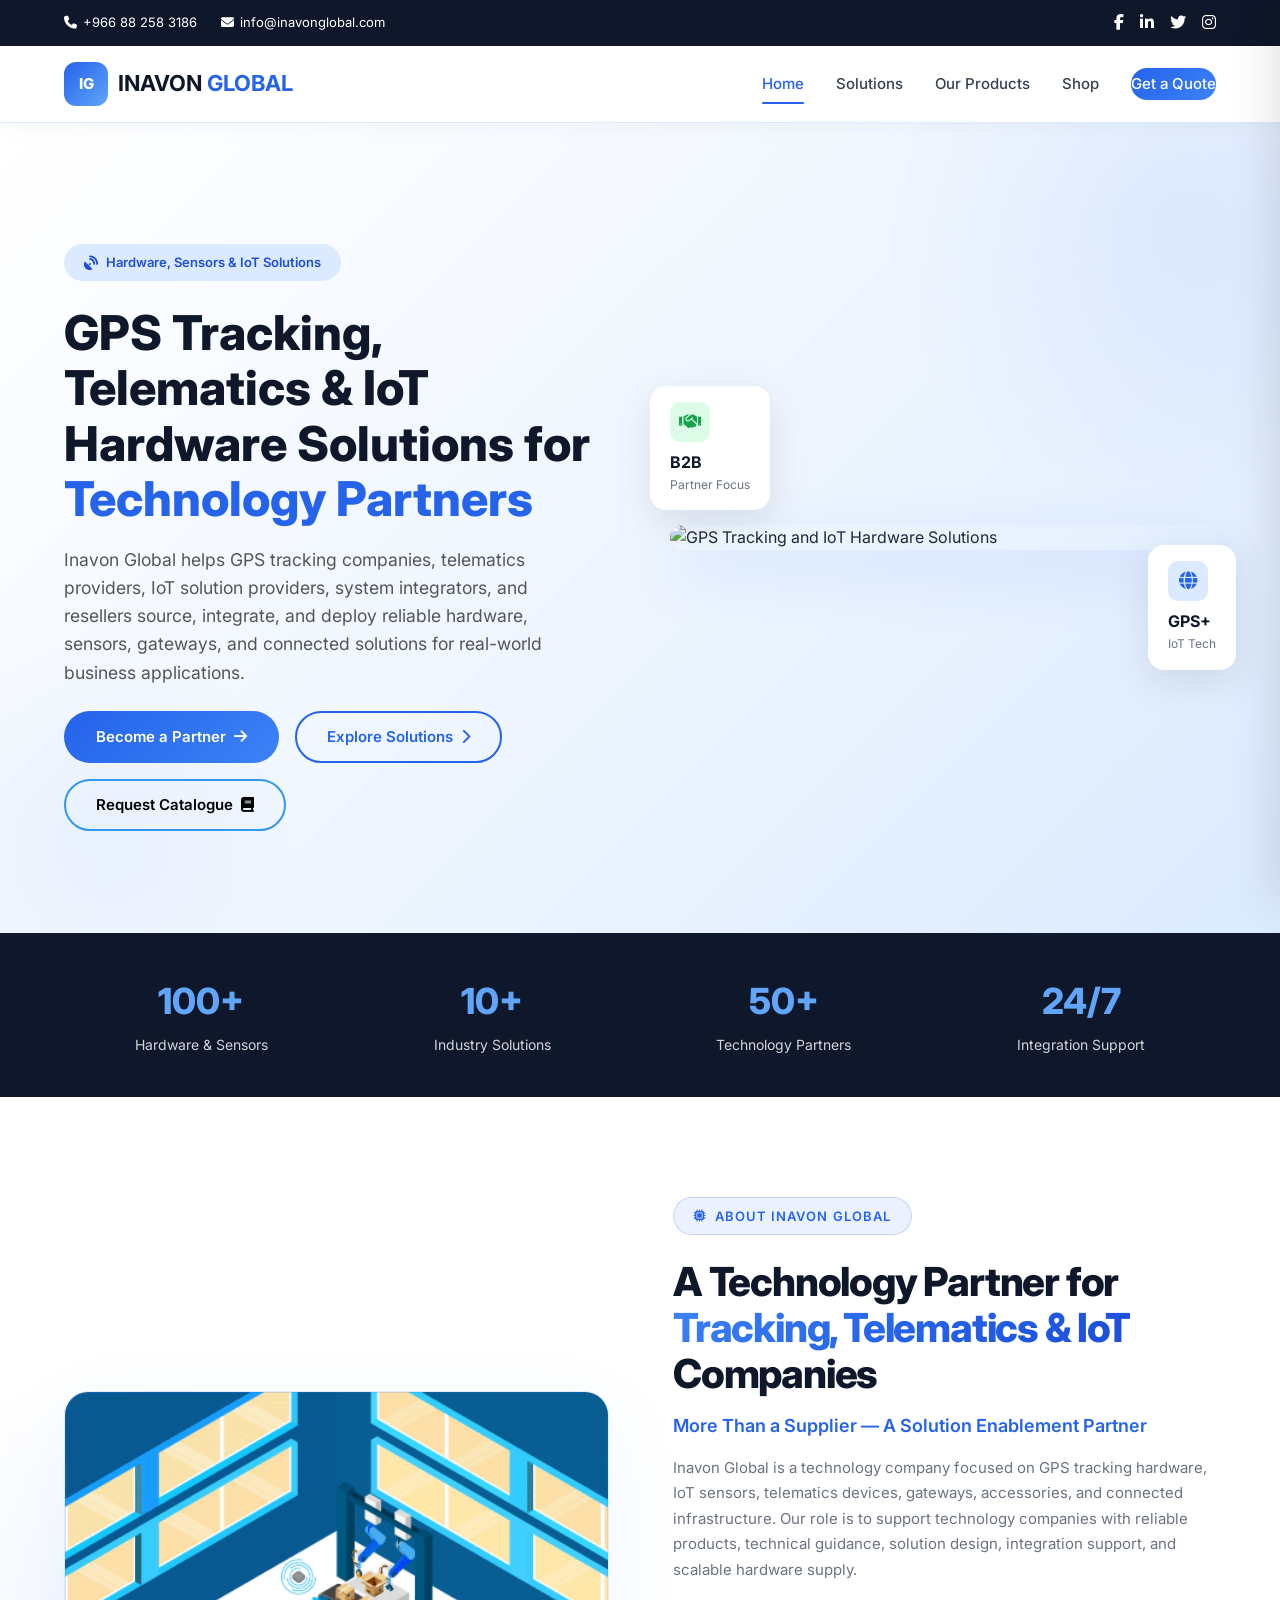
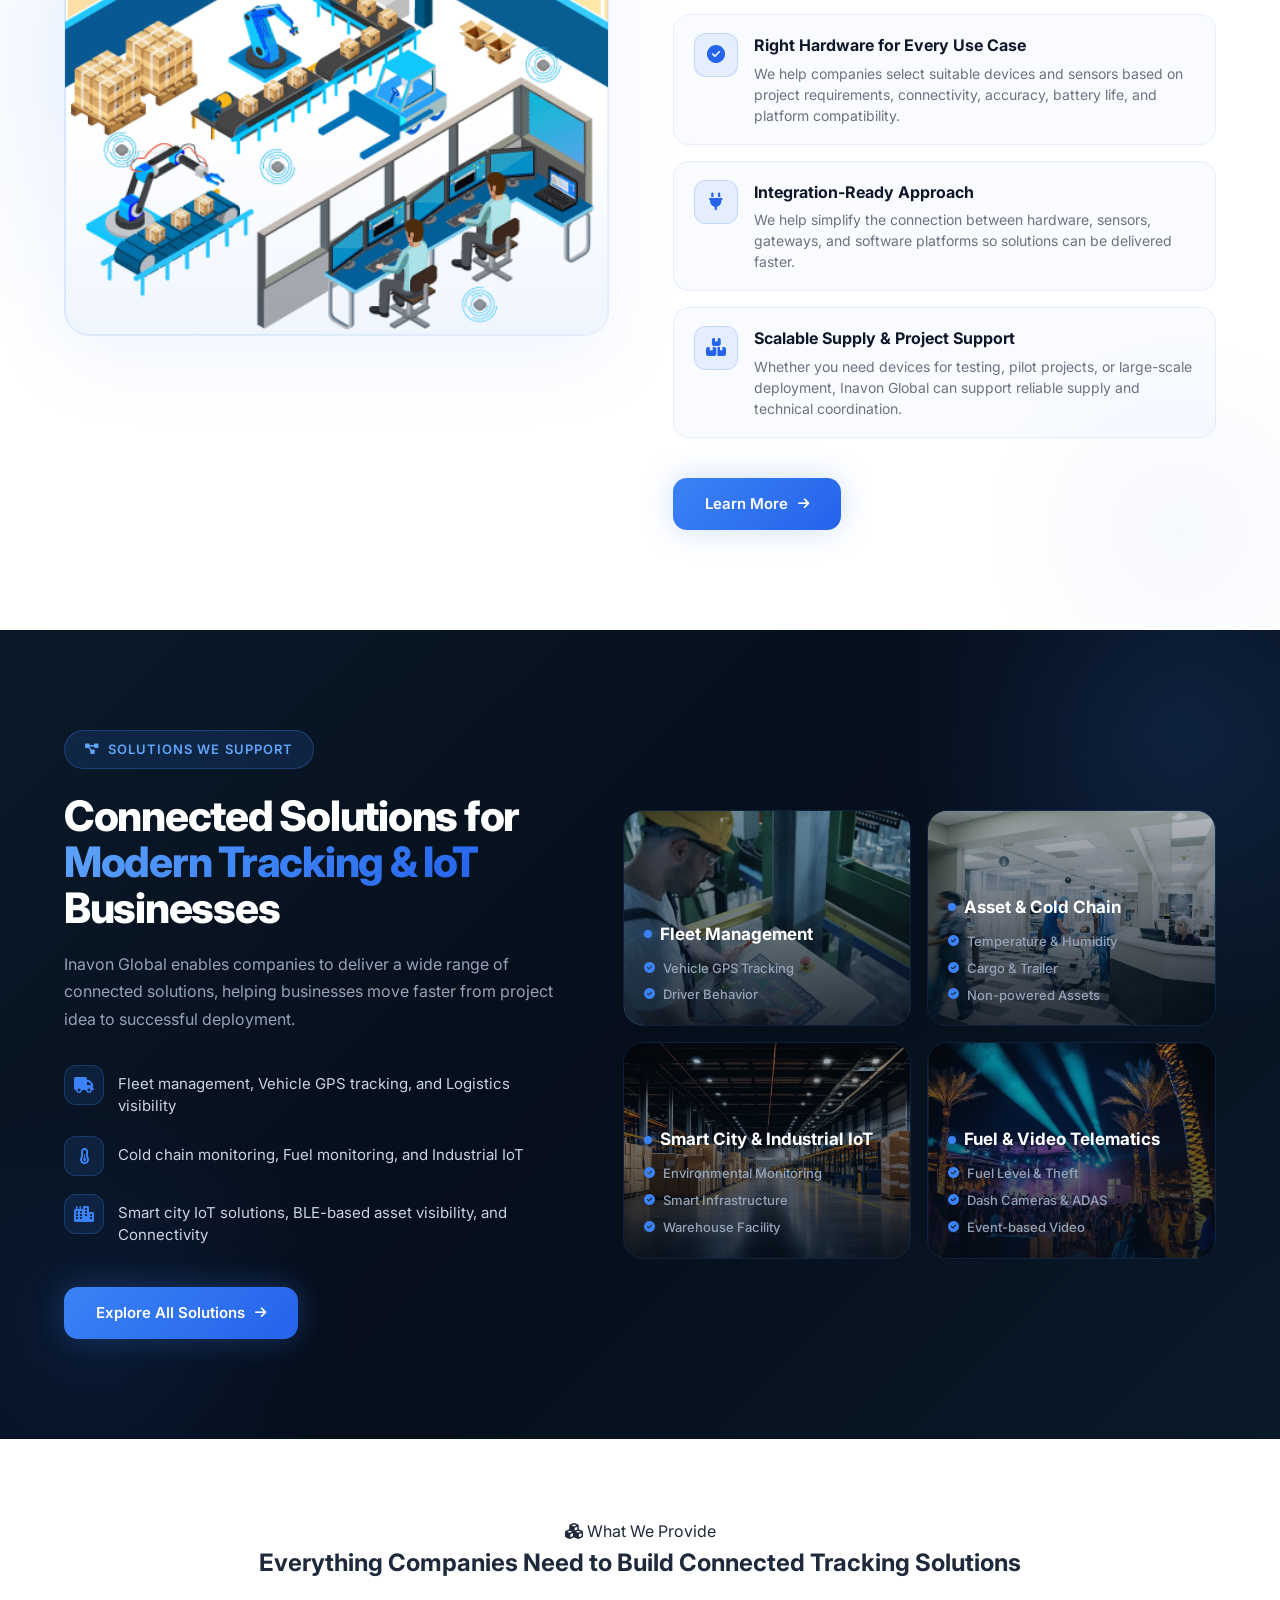
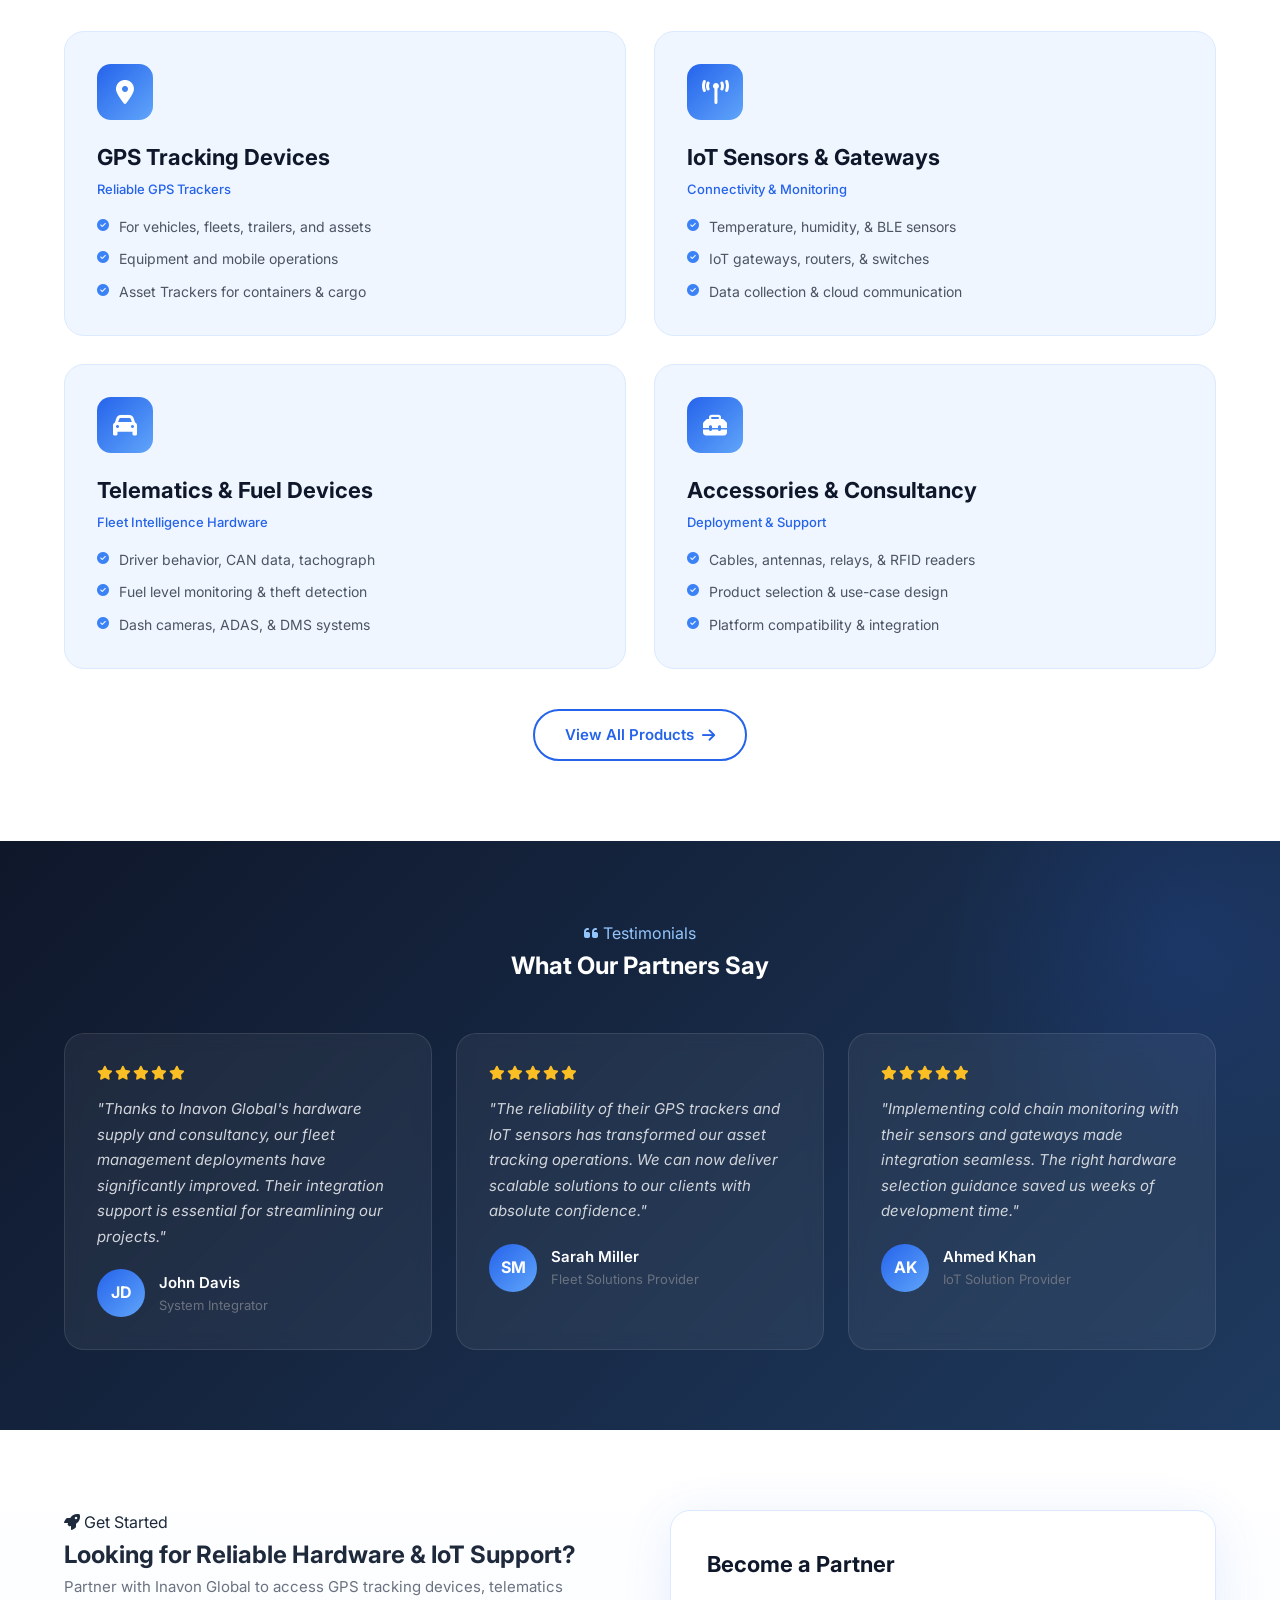
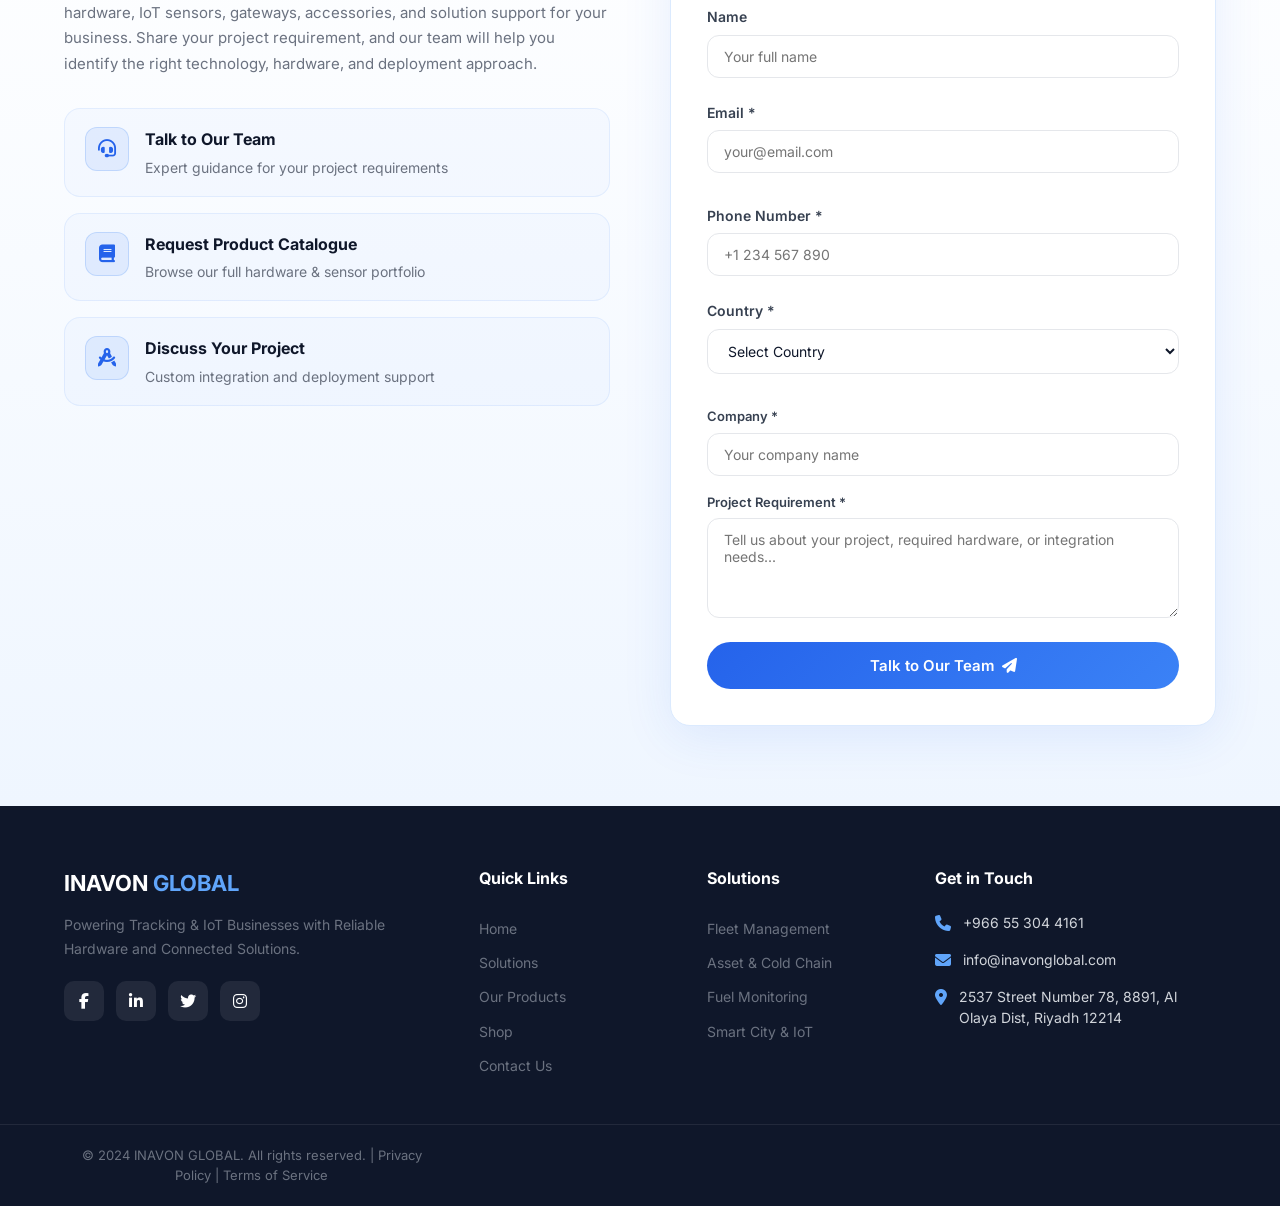
==== commit a9f64dee: "updated files and made changes" ====
--- a/index.html
+++ b/index.html
@@ -5,9 +5,9 @@
     <meta charset="UTF-8">
     <meta name="viewport" content="width=device-width, initial-scale=1.0">
     <meta http-equiv="X-UA-Compatible" content="IE=edge">
-    <title>INAVON GLOBAL — Empowering Business with Next-Gen RTLS Solutions</title>
-    <meta name="description" content="INAVON GLOBAL provides next-generation Real-Time Locating Systems (RTLS) using Bluetooth Angle of Arrival technology with 0.1m indoor positioning accuracy for Manufacturing, Healthcare, Logistics and Events industries.">
-    <meta name="keywords" content="RTLS, Real-Time Locating System, Indoor Positioning, Bluetooth AoA, Angle of Arrival, Asset Tracking, INAVON GLOBAL, Manufacturing RTLS, Healthcare RTLS, Logistics RTLS, IoT, Bluetooth Tags">
+    <title>INAVON GLOBAL — GPS Tracking Hardware, IoT Sensors & Telematics Solutions</title>
+    <meta name="description" content="Inavon Global supports GPS tracking companies, telematics providers, system integrators, and resellers with reliable hardware, IoT sensors, connectivity devices, and solution consultancy.">
+    <meta name="keywords" content="GPS Tracking Hardware, IoT Sensors, Telematics Devices, Fleet Management, Asset Tracking, Cold Chain Monitoring, INAVON GLOBAL, System Integrators, Resellers, IoT Gateways">
     <meta name="author" content="INAVON GLOBAL">
     <meta name="robots" content="index, follow">
     <meta name="language" content="English">
@@ -16,16 +16,16 @@
     <!-- Open Graph / Facebook -->
     <meta property="og:type" content="website">
     <meta property="og:url" content="https://inavonglobal.com/">
-    <meta property="og:title" content="INAVON GLOBAL — Next-Gen RTLS Solutions">
-    <meta property="og:description" content="Empowering Business with Next Generation Real-Time Locating Systems (RTLS). Indoor positioning accuracy up to 0.1m using Bluetooth AoA technology.">
+    <meta property="og:title" content="INAVON GLOBAL — GPS Tracking Hardware & IoT Solutions">
+    <meta property="og:description" content="Empowering Tracking & IoT Businesses with Reliable Hardware, Sensors, and Connected Solutions.">
     <meta property="og:image" content="https://inavonglobal.com/og-image.jpg">
     <meta property="og:site_name" content="INAVON GLOBAL">
 
     <!-- Twitter -->
     <meta name="twitter:card" content="summary_large_image">
     <meta name="twitter:url" content="https://inavonglobal.com/">
-    <meta name="twitter:title" content="INAVON GLOBAL — Next-Gen RTLS Solutions">
-    <meta name="twitter:description" content="Empowering Business with Next Generation Real-Time Locating Systems (RTLS). Indoor positioning accuracy up to 0.1m.">
+    <meta name="twitter:title" content="INAVON GLOBAL — GPS Tracking Hardware & IoT Solutions">
+    <meta name="twitter:description" content="Empowering Tracking & IoT Businesses with Reliable Hardware, Sensors, and Connected Solutions.">
     <meta name="twitter:image" content="https://inavonglobal.com/og-image.jpg">
 
     <!-- Canonical -->
@@ -38,7 +38,55 @@
     <link href="https://fonts.googleapis.com/css2?family=Inter:wght@300;400;500;600;700;800&display=swap" rel="stylesheet">
     <!-- Icons -->
     <link rel="stylesheet" href="https://cdnjs.cloudflare.com/ajax/libs/font-awesome/6.5.0/css/all.min.css">
-     <link rel="stylesheet" href="style.css">
+    <link rel="stylesheet" href="style.css">
+
+    <!-- ===== PREMIUM ANIMATIONS CSS ===== -->
+    <style>
+        /* Base Animation State */
+        .anim {
+            opacity: 0;
+            transform: translateY(40px);
+            transition: opacity 0.8s cubic-bezier(0.16, 1, 0.3, 1), transform 0.8s cubic-bezier(0.16, 1, 0.3, 1);
+        }
+        
+        /* Specific Slide Directions */
+        .anim-left {
+            transform: translateX(-60px) translateY(0);
+        }
+        .anim-right {
+            transform: translateX(60px) translateY(0);
+        }
+        .anim-scale {
+            transform: scale(0.9);
+        }
+
+        /* Triggered State */
+        .visible {
+            opacity: 1 !important;
+            transform: translateY(0) translateX(0) scale(1) !important;
+        }
+
+        /* Stagger Delays for Premium Sequential Effect */
+        .delay-1 { transition-delay: 0.1s; }
+        .delay-2 { transition-delay: 0.2s; }
+        .delay-3 { transition-delay: 0.3s; }
+        .delay-4 { transition-delay: 0.4s; }
+        .delay-5 { transition-delay: 0.5s; }
+        .delay-6 { transition-delay: 0.6s; }
+
+        /* Hero Specific Fast Load Animation */
+        .hero .anim {
+            transition-duration: 1s;
+        }
+        
+        /* Floating cards specific hover animation */
+        .hero-float {
+            transition: transform 0.3s ease;
+        }
+        .hero-float:hover {
+            transform: translateY(-5px) scale(1.05) !important;
+        }
+    </style>
    
 </head>
 <body>
@@ -62,7 +110,6 @@
    <!-- ===== NAVBAR ===== -->
 <nav class="navbar">
     <div class="container">
-        <!-- Logo ko <a> tag se wrap kiya hai -->
         <a href="index.html" class="logo">
             <div class="logo-ic">IG</div>
             <div class="logo-t">INAVON <span>GLOBAL</span></div>
@@ -73,7 +120,6 @@
             <a href="solution.html">Solutions</a>
             <a href="products.html">Our Products</a>
             <a href="shop.html">Shop</a>
-            <!-- Agar contact alag page hai toh href="contact.html" likhein -->
             <a href="#contact" class="btn-p btn-sm nav-cta">Get a Quote</a>
         </div>
         
@@ -88,7 +134,6 @@
 <div class="mob-menu" id="mobMenu">
     <div class="mob-close" onclick="toggleMenu()"><i class="fas fa-times"></i></div>
     
-    <!-- Mobile menu mein bhi same file links diye hain -->
     <a href="index.html" onclick="toggleMenu()">Home</a>
     <a href="solution.html" onclick="toggleMenu()">Solutions</a>
     <a href="products.html" onclick="toggleMenu()">Our Products</a>
@@ -108,28 +153,30 @@
         <!-- HERO -->
         <section class="hero">
             <div class="container">
-                <div class="hero-l anim">
-                    <div class="hero-badge"><i class="fas fa-bolt"></i> Next-Gen RTLS Technology</div>
-                    <h1>Empowering Business with <span>Next Generation</span> Real-Time Locating Systems (RTLS)</h1>
+                <div class="hero-l">
+                    <div class="hero-badge anim delay-1"><i class="fas fa-satellite-dish"></i> Hardware, Sensors & IoT Solutions</div>
+                    <h1 class="anim delay-2">GPS Tracking, Telematics & IoT Hardware Solutions for <span>Technology Partners</span></h1>
+                    <p class="anim delay-3" style="font-size: 1.1rem; line-height: 1.6; margin-bottom: 24px; color: #555;">Inavon Global helps GPS tracking companies, telematics providers, IoT solution providers, system integrators, and resellers source, integrate, and deploy reliable hardware, sensors, gateways, and connected solutions for real-world business applications.</p>
                 
-                    <div class="hero-btns">
-                        <a href="#" class="btn-p" onclick="scrollToContact()">Get a Demo <i class="fas fa-arrow-right"></i></a>
+                    <div class="hero-btns anim delay-4">
+                        <a href="#contact" class="btn-p" onclick="scrollToContact()">Become a Partner <i class="fas fa-arrow-right"></i></a>
                         <a href="#" class="btn-o" onclick="showPage('solutions')">Explore Solutions <i class="fas fa-chevron-right"></i></a>
-                    </div>
-                </div>
-                <div class="hero-r anim">
-                    <div class="hero-img">
-                        <img src="images/banner-1-1536x1536.png" alt="RTLS Office 3D Illustration">
-                    </div>
-                    <div class="hero-float f1">
-                        <div class="icon pur"><i class="fas fa-map-marker-alt"></i></div>
-                        <div class="val">0.1m</div>
-                        <div class="txt">Accuracy</div>
-                    </div>
-                    <div class="hero-float f2">
-                        <div class="icon grn"><i class="fas fa-chart-line"></i></div>
-                        <div class="val">99.9%</div>
-                        <div class="txt">Uptime</div>
+                        <a href="#contact" class="btn-o" onclick="scrollToContact()" style="border-color: #3398ea; color: #000000;">Request Catalogue <i class="fas fa-book"></i></a>
+                    </div>
+                </div>
+                <div class="hero-r">
+                    <div class="hero-img anim-right delay-2">
+                        <img src="images/b" alt="GPS Tracking and IoT Hardware Solutions">
+                    </div>
+                    <div class="hero-float f1 anim-scale delay-5">
+                        <div class="icon pur"><i class="fas fa-globe"></i></div>
+                        <div class="val">GPS+</div>
+                        <div class="txt">IoT Tech</div>
+                    </div>
+                    <div class="hero-float f2 anim-scale delay-6">
+                        <div class="icon grn"><i class="fas fa-handshake"></i></div>
+                        <div class="val">B2B</div>
+                        <div class="txt">Partner Focus</div>
                     </div>
                 </div>
             </div>
@@ -138,115 +185,114 @@
         <!-- STATS -->
         <section class="stats-bar">
             <div class="container">
-                <div class="stat-item anim"><div class="num">0.1m</div><div class="lbl">Positioning Accuracy</div></div>
-                <div class="stat-item anim"><div class="num">500+</div><div class="lbl">Assets Tracked</div></div>
-                <div class="stat-item anim"><div class="num">50+</div><div class="lbl">Enterprise Clients</div></div>
-                <div class="stat-item anim"><div class="num">99.9%</div><div class="lbl">System Uptime</div></div>
+                <div class="stat-item anim delay-1"><div class="num">100+</div><div class="lbl">Hardware & Sensors</div></div>
+                <div class="stat-item anim delay-2"><div class="num">10+</div><div class="lbl">Industry Solutions</div></div>
+                <div class="stat-item anim delay-3"><div class="num">50+</div><div class="lbl">Technology Partners</div></div>
+                <div class="stat-item anim delay-4"><div class="num">24/7</div><div class="lbl">Integration Support</div></div>
             </div>
         </section>
 
-       <!-- RTLS SECTION -->
+       <!-- ABOUT / WHAT WE PROVIDE SECTION -->
 <section class="section rtls-sec">
     <div class="container">
-        <div class="rtls-l anim">
-            <img src="images/2-banner-image.png" alt="RTLS Factory Automation">
+        <div class="rtls-l anim-left delay-2">
+            <img src="images/2-banner-image.png" alt="IoT Technology Partner Integration">
         </div>
-        <div class="rtls-r anim">
-            <div class="sec-label"><i class="fas fa-satellite-dish"></i> About RTLS</div>
-            <h2 class="sec-title">Transforming Operations with <span>Real-Time Location Systems</span></h2>
-            <p class="sec-subtitle">Give Your Business a Secure, Reliable and Cost Effective Solution</p>
-            <p class="sec-desc">We provide RTLS and positioning equipment to help you get accurate data for your business. Our Real-Time Locating System utilizes advanced Bluetooth Angle of Arrival (AoA) algorithm, delivering indoor positioning accuracy of up to 0.1 meters with low power consumption.</p>
+        <div class="rtls-r">
+            <div class="sec-label anim delay-1"><i class="fas fa-microchip"></i> About Inavon Global</div>
+            <h2 class="sec-title anim delay-2">A Technology Partner for <span>Tracking, Telematics & IoT</span> Companies</h2>
+            <p class="sec-subtitle anim delay-3">More Than a Supplier — A Solution Enablement Partner</p>
+            <p class="sec-desc anim delay-3">Inavon Global is a technology company focused on GPS tracking hardware, IoT sensors, telematics devices, gateways, accessories, and connected infrastructure. Our role is to support technology companies with reliable products, technical guidance, solution design, integration support, and scalable hardware supply.</p>
             <div class="feature-list">
-                <div class="feature-item">
-                    <div class="fi-icon"><i class="fas fa-crosshairs"></i></div>
-                    <div class="fi-t"><h4>High Accuracy</h4><p>0.1m precision with Bluetooth AoA technology</p></div>
-                </div>
-                <div class="feature-item">
-                    <div class="fi-icon"><i class="fas fa-bolt"></i></div>
-                    <div class="fi-t"><h4>Low Power Consumption</h4><p>Energy-efficient design for long-term deployment</p></div>
-                </div>
-                <div class="feature-item">
-                    <div class="fi-icon"><i class="fas fa-coins"></i></div>
-                    <div class="fi-t"><h4>Low Cost</h4><p>Lower total cost of ownership vs. competing solutions</p></div>
-                </div>
-            </div>
-            <a href="#" class="btn-p" onclick="showPage('solutions')">Learn More <i class="fas fa-arrow-right"></i></a>
+                <div class="feature-item anim delay-4">
+                    <div class="fi-icon"><i class="fas fa-check-circle"></i></div>
+                    <div class="fi-t"><h4>Right Hardware for Every Use Case</h4><p>We help companies select suitable devices and sensors based on project requirements, connectivity, accuracy, battery life, and platform compatibility.</p></div>
+                </div>
+                <div class="feature-item anim delay-5">
+                    <div class="fi-icon"><i class="fas fa-plug"></i></div>
+                    <div class="fi-t"><h4>Integration-Ready Approach</h4><p>We help simplify the connection between hardware, sensors, gateways, and software platforms so solutions can be delivered faster.</p></div>
+                </div>
+                <div class="feature-item anim delay-6">
+                    <div class="fi-icon"><i class="fas fa-boxes"></i></div>
+                    <div class="fi-t"><h4>Scalable Supply & Project Support</h4><p>Whether you need devices for testing, pilot projects, or large-scale deployment, Inavon Global can support reliable supply and technical coordination.</p></div>
+                </div>
+            </div>
+            <a href="#" class="btn-p anim delay-6" onclick="showPage('solutions')">Learn More <i class="fas fa-arrow-right"></i></a>
         </div>
     </div>
 </section>
   
-       <!-- INDUSTRIES -->
+       <!-- SOLUTIONS WE SUPPORT -->
 <section class="section ind-sec" id="industries">
     <div class="container">
         <div class="ind-content">
             <!-- Left: Content -->
-            <div class="ind-left anim">
-                <div class="sec-label"><i class="fas fa-industry"></i> Industries</div>
-                <h2>Driving Success <span>Across Industries</span></h2>
-                <p class="ind-desc">Our RTLS platform provides hardware & software for tracking of indoor assets and personnel in manufacturing, healthcare, sports, events, logistics and more industries.</p>
+            <div class="ind-left">
+                <div class="sec-label anim delay-1"><i class="fas fa-project-diagram"></i> Solutions We Support</div>
+                <h2 class="anim delay-2">Connected Solutions for <span>Modern Tracking & IoT</span> Businesses</h2>
+                <p class="ind-desc anim delay-3">Inavon Global enables companies to deliver a wide range of connected solutions, helping businesses move faster from project idea to successful deployment.</p>
                 <div class="ind-features">
-                    <div class="ind-feat">
-                        <div class="feat-icon"><i class="fas fa-satellite-dish"></i></div>
-                        <p>Advance Angle of Arrival (AoA) positioning technology</p>
-                    </div>
-                    <div class="ind-feat">
-                        <div class="feat-icon"><i class="fas fa-map-marked-alt"></i></div>
-                        <p>On point tracking and navigation services in multiple scenarios</p>
-                    </div>
-                    <div class="ind-feat">
-                        <div class="feat-icon"><i class="fas fa-shield-alt"></i></div>
-                        <p>Uplift business potential by improving efficiency and ensuring safety</p>
-                    </div>
-                </div>
-                <a href="#" class="explore-btn" onclick="showPage('solutions')">Explore All Solutions <i class="fas fa-arrow-right"></i></a>
+                    <div class="ind-feat anim delay-3">
+                        <div class="feat-icon"><i class="fas fa-truck"></i></div>
+                        <p>Fleet management, Vehicle GPS tracking, and Logistics visibility</p>
+                    </div>
+                    <div class="ind-feat anim delay-4">
+                        <div class="feat-icon"><i class="fas fa-thermometer-half"></i></div>
+                        <p>Cold chain monitoring, Fuel monitoring, and Industrial IoT</p>
+                    </div>
+                    <div class="ind-feat anim delay-5">
+                        <div class="feat-icon"><i class="fas fa-city"></i></div>
+                        <p>Smart city IoT solutions, BLE-based asset visibility, and Connectivity</p>
+                    </div>
+                </div>
+                <a href="#" class="explore-btn anim delay-6" onclick="showPage('solutions')">Explore All Solutions <i class="fas fa-arrow-right"></i></a>
             </div>
             <!-- Right: 4 Grid Images -->
             <div class="ind-grid">
-                <div class="ind-card anim">
-                    <img src="images/rtls manfac.webp" alt="RTLS in Manufacturing">
+                <div class="ind-card anim delay-1">
+                    <img src="images/rtls manfac.webp" alt="Fleet Management & Vehicle GPS Tracking">
                     <div class="ind-overlay"></div>
                     <div class="ind-body">
-                        <h3>RTLS in Manufacturing</h3>
-                        <ul>
-                            <li><i class="fas fa-check-circle"></i> Guarantee Safety</li>
-                            <li><i class="fas fa-check-circle"></i> Maintain Order</li>
-                        </ul>
-                    </div>
-                </div>
-                <div class="ind-card anim">
-                    <img src="images/rtls healthcare.jpeg" alt="RTLS in Healthcare">
+                        <h3>Fleet Management</h3>
+                        <ul>
+                            <li><i class="fas fa-check-circle"></i> Vehicle GPS Tracking</li>
+                            <li><i class="fas fa-check-circle"></i> Driver Behavior</li>
+                        </ul>
+                    </div>
+                </div>
+                <div class="ind-card anim delay-2">
+                    <img src="images/rtls healthcare.jpeg" alt="Asset Tracking & Cold Chain Monitoring">
                     <div class="ind-overlay"></div>
                     <div class="ind-body">
-                        <h3>RTLS in Healthcare</h3>
-                        <ul>
-                            <li><i class="fas fa-check-circle"></i> Lower Repair Costs</li>
-                            <li><i class="fas fa-check-circle"></i> Reduce Urgent Rentals</li>
-                            <li><i class="fas fa-check-circle"></i> High Connectivity Capacity</li>
-                        </ul>
-                    </div>
-                </div>
-                <div class="ind-card anim">
-                    <img src="images/rtls logistic.jpg" alt="RTLS in Logistics">
+                        <h3>Asset & Cold Chain</h3>
+                        <ul>
+                            <li><i class="fas fa-check-circle"></i> Temperature & Humidity</li>
+                            <li><i class="fas fa-check-circle"></i> Cargo & Trailer</li>
+                            <li><i class="fas fa-check-circle"></i> Non-powered Assets</li>
+                        </ul>
+                    </div>
+                </div>
+                <div class="ind-card anim delay-3">
+                    <img src="images/rtls logistic.jpg" alt="Smart City & Industrial IoT">
                     <div class="ind-overlay"></div>
                     <div class="ind-body">
-                        <h3>RTLS in Logistics</h3>
-                        <ul>
-                            <li><i class="fas fa-check-circle"></i> Sub-meter precision</li>
-                            <li><i class="fas fa-check-circle"></i> Electronic fence</li>
-                            <li><i class="fas fa-check-circle"></i> Individualized tracking</li>
-                        </ul>
-                    </div>
-                </div>
-                <div class="ind-card anim">
-                    <img src="images/rtls events.jpg" alt="RTLS in Events">
+                        <h3>Smart City & Industrial IoT</h3>
+                        <ul>
+                            <li><i class="fas fa-check-circle"></i> Environmental Monitoring</li>
+                            <li><i class="fas fa-check-circle"></i> Smart Infrastructure</li>
+                            <li><i class="fas fa-check-circle"></i> Warehouse Facility</li>
+                        </ul>
+                    </div>
+                </div>
+                <div class="ind-card anim delay-4">
+                    <img src="images/rtls events.jpg" alt="Fuel Monitoring & Video Telematics">
                     <div class="ind-overlay"></div>
                     <div class="ind-body">
-                        <h3>RTLS in Events</h3>
-                        <ul>
-                            <li><i class="fas fa-check-circle"></i> Real-time Location</li>
-                            <li><i class="fas fa-check-circle"></i> Efficient Management</li>
-                            <li><i class="fas fa-check-circle"></i> Cost effective</li>
-                            <li><i class="fas fa-check-circle"></i> Boost Efficiency</li>
+                        <h3>Fuel & Video Telematics</h3>
+                        <ul>
+                            <li><i class="fas fa-check-circle"></i> Fuel Level & Theft</li>
+                            <li><i class="fas fa-check-circle"></i> Dash Cameras & ADAS</li>
+                            <li><i class="fas fa-check-circle"></i> Event-based Video</li>
                         </ul>
                     </div>
                 </div>
@@ -259,52 +305,52 @@
         <section class="section prod-home">
             <div class="container">
                 <div class="sec-header anim" style="text-align:center;margin-bottom:48px;">
-                    <div class="sec-label" style="justify-content:center;"><i class="fas fa-microchip"></i> </div>
-                    <h2 class="sec-title">INAVON GLOBAL's <span>Angle of Arrival</span> Indoor Positioning System</h2>
+                    <div class="sec-label" style="justify-content:center;"><i class="fas fa-cubes"></i> What We Provide</div>
+                    <h2 class="sec-title anim delay-1">Everything Companies Need to Build <span>Connected Tracking Solutions</span></h2>
                 </div>
                 <div class="prod-grid2">
-                    <div class="prod-card2 anim">
-                        <div class="pc-icon"><i class="fas fa-laptop-code"></i></div>
-                        <h3>Software</h3>
-                        <div class="pc-sub">Engine and Application Platform</div>
-                        <ul>
-                            <li><i class="fas fa-check-circle"></i> Basic Real-time Locating System</li>
-                            <li><i class="fas fa-check-circle"></i> Value-added Applications</li>
-                            <li><i class="fas fa-check-circle"></i> Mobile Application (iOS & Android)</li>
-                        </ul>
-                    </div>
-                    <div class="prod-card2 anim">
+                    <div class="prod-card2 anim delay-1">
+                        <div class="pc-icon"><i class="fas fa-map-marker-alt"></i></div>
+                        <h3>GPS Tracking Devices</h3>
+                        <div class="pc-sub">Reliable GPS Trackers</div>
+                        <ul>
+                            <li><i class="fas fa-check-circle"></i> For vehicles, fleets, trailers, and assets</li>
+                            <li><i class="fas fa-check-circle"></i> Equipment and mobile operations</li>
+                            <li><i class="fas fa-check-circle"></i> Asset Trackers for containers & cargo</li>
+                        </ul>
+                    </div>
+                    <div class="prod-card2 anim delay-2">
                         <div class="pc-icon"><i class="fas fa-broadcast-tower"></i></div>
-                        <h3>AoA Anchor</h3>
-                        <div class="pc-sub">Locating Anchor Hardware</div>
-                        <ul>
-                            <li><i class="fas fa-check-circle"></i> Positioning accuracy up to 0.1m</li>
-                            <li><i class="fas fa-check-circle"></i> Support Bluetooth IoT data back transmission</li>
-                            <li><i class="fas fa-check-circle"></i> Compatible with iOS/Android</li>
-                        </ul>
-                    </div>
-                    <div class="prod-card2 anim">
-                        <div class="pc-icon"><i class="fas fa-tag"></i></div>
-                        <h3>Bluetooth Tags</h3>
-                        <div class="pc-sub">Location Tags / Mobiles</div>
-                        <ul>
-                            <li><i class="fas fa-check-circle"></i> High-precision positioning (0.1 - 1m)</li>
-                            <li><i class="fas fa-check-circle"></i> Card design, easy to carry</li>
-                            <li><i class="fas fa-check-circle"></i> RFID compatible</li>
-                        </ul>
-                    </div>
-                    <div class="prod-card2 anim">
-                        <div class="pc-icon"><i class="fas fa-plug"></i></div>
-                        <h3>Open API</h3>
-                        <div class="pc-sub">Locating and IoT Data Interface</div>
-                        <ul>
-                            <li><i class="fas fa-check-circle"></i> Open API interface for integration</li>
-                            <li><i class="fas fa-check-circle"></i> Real-time location tracking data</li>
-                            <li><i class="fas fa-check-circle"></i> BLE technology integration</li>
-                        </ul>
-                    </div>
-                </div>
-                <div style="text-align:center;margin-top:40px;" class="anim">
+                        <h3>IoT Sensors & Gateways</h3>
+                        <div class="pc-sub">Connectivity & Monitoring</div>
+                        <ul>
+                            <li><i class="fas fa-check-circle"></i> Temperature, humidity, & BLE sensors</li>
+                            <li><i class="fas fa-check-circle"></i> IoT gateways, routers, & switches</li>
+                            <li><i class="fas fa-check-circle"></i> Data collection & cloud communication</li>
+                        </ul>
+                    </div>
+                    <div class="prod-card2 anim delay-3">
+                        <div class="pc-icon"><i class="fas fa-car"></i></div>
+                        <h3>Telematics & Fuel Devices</h3>
+                        <div class="pc-sub">Fleet Intelligence Hardware</div>
+                        <ul>
+                            <li><i class="fas fa-check-circle"></i> Driver behavior, CAN data, tachograph</li>
+                            <li><i class="fas fa-check-circle"></i> Fuel level monitoring & theft detection</li>
+                            <li><i class="fas fa-check-circle"></i> Dash cameras, ADAS, & DMS systems</li>
+                        </ul>
+                    </div>
+                    <div class="prod-card2 anim delay-4">
+                        <div class="pc-icon"><i class="fas fa-toolbox"></i></div>
+                        <h3>Accessories & Consultancy</h3>
+                        <div class="pc-sub">Deployment & Support</div>
+                        <ul>
+                            <li><i class="fas fa-check-circle"></i> Cables, antennas, relays, & RFID readers</li>
+                            <li><i class="fas fa-check-circle"></i> Product selection & use-case design</li>
+                            <li><i class="fas fa-check-circle"></i> Platform compatibility & integration</li>
+                        </ul>
+                    </div>
+                </div>
+                <div style="text-align:center;margin-top:40px;" class="anim delay-5">
                     <a href="#" class="btn-o" onclick="showPage('products')">View All Products <i class="fas fa-arrow-right"></i></a>
                 </div>
             </div>
@@ -315,31 +361,31 @@
             <div class="container">
                 <div class="sec-header anim">
                     <div class="sec-label" style="justify-content:center;"><i class="fas fa-quote-left"></i> Testimonials</div>
-                    <h2 class="sec-title">What Our <span>Clients Say</span></h2>
+                    <h2 class="sec-title anim delay-1">What Our <span>Partners Say</span></h2>
                 </div>
                 <div class="test-grid">
-                    <div class="test-card anim">
+                    <div class="test-card anim delay-1">
                         <div class="stars"><i class="fas fa-star"></i><i class="fas fa-star"></i><i class="fas fa-star"></i><i class="fas fa-star"></i><i class="fas fa-star"></i></div>
-                        <p class="t-text">"Thanks to INAVON GLOBAL's RTLS platform, our tracking and data management have significantly improved. The system is essential for streamlining our workflows."</p>
+                        <p class="t-text">"Thanks to Inavon Global's hardware supply and consultancy, our fleet management deployments have significantly improved. Their integration support is essential for streamlining our projects."</p>
                         <div class="t-author">
                             <div class="t-avatar">JD</div>
-                            <div><div class="t-name">John Davis</div><div class="t-role">Logistics Coordinator</div></div>
+                            <div><div class="t-name">John Davis</div><div class="t-role">System Integrator</div></div>
                         </div>
                     </div>
-                    <div class="test-card anim">
+                    <div class="test-card anim delay-2">
                         <div class="stars"><i class="fas fa-star"></i><i class="fas fa-star"></i><i class="fas fa-star"></i><i class="fas fa-star"></i><i class="fas fa-star"></i></div>
-                        <p class="t-text">"The accuracy of 0.1m positioning has transformed our manufacturing operations. We can now track every asset in real-time with incredible precision."</p>
+                        <p class="t-text">"The reliability of their GPS trackers and IoT sensors has transformed our asset tracking operations. We can now deliver scalable solutions to our clients with absolute confidence."</p>
                         <div class="t-author">
                             <div class="t-avatar">SM</div>
-                            <div><div class="t-name">Sarah Miller</div><div class="t-role">Operations Manager</div></div>
+                            <div><div class="t-name">Sarah Miller</div><div class="t-role">Fleet Solutions Provider</div></div>
                         </div>
                     </div>
-                    <div class="test-card anim">
+                    <div class="test-card anim delay-3">
                         <div class="stars"><i class="fas fa-star"></i><i class="fas fa-star"></i><i class="fas fa-star"></i><i class="fas fa-star"></i><i class="fas fa-star"></i></div>
-                        <p class="t-text">"Implementing the RTLS in our hospital has greatly improved equipment tracking and patient flow. The open API made integration seamless."</p>
+                        <p class="t-text">"Implementing cold chain monitoring with their sensors and gateways made integration seamless. The right hardware selection guidance saved us weeks of development time."</p>
                         <div class="t-author">
                             <div class="t-avatar">AK</div>
-                            <div><div class="t-name">Dr. Ahmed Khan</div><div class="t-role">Healthcare Director</div></div>
+                            <div><div class="t-name">Ahmed Khan</div><div class="t-role">IoT Solution Provider</div></div>
                         </div>
                     </div>
                 </div>
@@ -349,28 +395,28 @@
         <!-- CTA / CONTACT -->
         <section class="section cta-sec" id="contact">
             <div class="container">
-                <div class="cta-l anim">
+                <div class="cta-l anim-left delay-2">
                     <div class="sec-label"><i class="fas fa-rocket"></i> Get Started</div>
-                    <h2 class="sec-title">Optimize Operations with <span>RTLS Today</span></h2>
-                    <p class="sec-desc">Request a demo now and discover how INAVON GLOBAL's RTLS platform can transform your business operations with next-generation indoor positioning technology.</p>
+                    <h2 class="sec-title">Looking for <span>Reliable Hardware & IoT Support?</span></h2>
+                    <p class="sec-desc">Partner with Inavon Global to access GPS tracking devices, telematics hardware, IoT sensors, gateways, accessories, and solution support for your business. Share your project requirement, and our team will help you identify the right technology, hardware, and deployment approach.</p>
                     <div class="feature-list" style="margin-top:24px;">
                         <div class="feature-item">
-                            <div class="fi-icon"><i class="fas fa-check"></i></div>
-                            <div class="fi-t"><h4>Free Consultation</h4><p>Expert guidance for your RTLS needs</p></div>
+                            <div class="fi-icon"><i class="fas fa-headset"></i></div>
+                            <div class="fi-t"><h4>Talk to Our Team</h4><p>Expert guidance for your project requirements</p></div>
                         </div>
                         <div class="feature-item">
-                            <div class="fi-icon"><i class="fas fa-check"></i></div>
-                            <div class="fi-t"><h4>Live Demo</h4><p>See the platform in action</p></div>
+                            <div class="fi-icon"><i class="fas fa-book"></i></div>
+                            <div class="fi-t"><h4>Request Product Catalogue</h4><p>Browse our full hardware & sensor portfolio</p></div>
                         </div>
                         <div class="feature-item">
-                            <div class="fi-icon"><i class="fas fa-check"></i></div>
-                            <div class="fi-t"><h4>Custom Solution</h4><p>Tailored to your industry requirements</p></div>
+                            <div class="fi-icon"><i class="fas fa-drafting-compass"></i></div>
+                            <div class="fi-t"><h4>Discuss Your Project</h4><p>Custom integration and deployment support</p></div>
                         </div>
                     </div>
                 </div>
-                <div class="cta-r anim">
+                <div class="cta-r anim-right delay-3">
                     <div class="cta-form">
-                        <h3 style="font-size:22px;font-weight:700;margin-bottom:24px;color:var(--dark);">Request a Demo Now</h3>
+                        <h3 style="font-size:22px;font-weight:700;margin-bottom:24px;color:var(--dark);">Become a Partner</h3>
                         <form onsubmit="handleSubmit(event)">
                             <div class="form-row">
                                 <div class="form-group"><label>Name</label><input type="text" placeholder="Your full name" required></div>
@@ -392,26 +438,22 @@
                                 </div>
                             </div>
                             <div class="form-group"><label>Company *</label><input type="text" placeholder="Your company name" required></div>
-                            <div class="form-group"><label>How can we help?</label><textarea placeholder="Tell us about your requirements..."></textarea></div>
-                            <button type="submit" class="btn-p" style="width:100%;justify-content:center;">Submit <i class="fas fa-paper-plane"></i></button>
+                            <div class="form-group"><label>Project Requirement *</label><textarea placeholder="Tell us about your project, required hardware, or integration needs..." required></textarea></div>
+                            <button type="submit" class="btn-p" style="width:100%;justify-content:center;">Talk to Our Team <i class="fas fa-paper-plane"></i></button>
                         </form>
-                        <p id="formMsg" style="display:none;text-align:center;margin-top:16px;color:#16a34a;font-weight:600;font-size:14px;"><i class="fas fa-check-circle"></i> Thank you! We'll contact you shortly.</p>
+                        <p id="formMsg" style="display:none;text-align:center;margin-top:16px;color:#16a34a;font-weight:600;font-size:14px;"><i class="fas fa-check-circle"></i> Thank you! Our team will reach out shortly.</p>
                     </div>
                 </div>
             </div>
         </section>
     </div>
-
-    
-
-  
 
     <!-- ===== FOOTER (Global) ===== -->
     <footer class="footer">
         <div class="container">
             <div class="foot-brand">
                 <div class="logo-t" style="margin-bottom:12px;">INAVON <span>GLOBAL</span></div>
-                <p>Empowering business with next-generation Real-Time Locating Systems (RTLS). Safe, reliable, and cost-effective indoor positioning solutions.</p>
+                <p>Powering Tracking & IoT Businesses with Reliable Hardware and Connected Solutions.</p>
                 <div class="foot-social">
                     <a href="#"><i class="fab fa-facebook-f"></i></a>
                     <a href="#"><i class="fab fa-linkedin-in"></i></a>
@@ -429,10 +471,10 @@
             </div>
             <div class="foot-col">
                 <h4>Solutions</h4>
-                <a href="#" onclick="showPage('solutions')">Manufacturing</a>
-                <a href="#" onclick="showPage('solutions')">Healthcare</a>
-                <a href="#" onclick="showPage('solutions')">Logistics</a>
-                <a href="#" onclick="showPage('solutions')">Events</a>
+                <a href="#" onclick="showPage('solutions')">Fleet Management</a>
+                <a href="#" onclick="showPage('solutions')">Asset & Cold Chain</a>
+                <a href="#" onclick="showPage('solutions')">Fuel Monitoring</a>
+                <a href="#" onclick="showPage('solutions')">Smart City & IoT</a>
             </div>
             <div class="foot-col foot-contact">
                 <h4>Get in Touch</h4>
@@ -457,18 +499,13 @@
     <script>
         // ===== PAGE NAVIGATION =====
         function showPage(page) {
-            // Hide all pages
             document.querySelectorAll('.page').forEach(p => p.classList.remove('active'));
-            // Show selected page
             document.getElementById('page-' + page).classList.add('active');
-            // Update nav active state
             document.querySelectorAll('.nav-links a[data-page], .mob-menu a[data-page]').forEach(a => {
                 a.classList.remove('active');
                 if (a.getAttribute('data-page') === page) a.classList.add('active');
             });
-            // Scroll to top
             window.scrollTo({ top: 0, behavior: 'smooth' });
-            // Re-trigger animations
             setTimeout(initAnimations, 100);
         }
 
@@ -502,10 +539,8 @@
 
         // ===== SHOP FILTER =====
         function filterShop(cat, btn) {
-            // Update active button
             document.querySelectorAll('.shop-filter').forEach(f => f.classList.remove('active'));
             btn.classList.add('active');
-            // Filter cards
             document.querySelectorAll('.shop-card').forEach(card => {
                 if (cat === 'all' || card.getAttribute('data-cat') === cat) {
                     card.style.display = 'block';
@@ -525,7 +560,7 @@
             }
         });
 
-        // ===== SCROLL ANIMATIONS =====
+        // ===== PREMIUM SCROLL ANIMATIONS =====
         function initAnimations() {
             const observer = new IntersectionObserver((entries) => {
                 entries.forEach(entry => {
@@ -535,9 +570,13 @@
                 });
             }, { threshold: 0.1, rootMargin: '0px 0px -50px 0px' });
 
-            document.querySelectorAll('.anim').forEach(el => {
-                el.classList.remove('visible');
-                observer.observe(el);
+            // Select all elements that need animation
+            const animElements = document.querySelectorAll('.anim, .anim-left, .anim-right, .anim-scale');
+            animElements.forEach(el => {
+                // Reset for re-triggering if needed, but primarily to observe
+                if (!el.classList.contains('visible')) {
+                    observer.observe(el);
+                }
             });
         }
 
@@ -548,8 +587,12 @@
             const currentScroll = window.scrollY;
             if (currentScroll > 100) {
                 navbar.style.boxShadow = '0 4px 30px rgba(0,0,0,0.08)';
+                navbar.style.background = 'rgba(255,255,255,0.95)';
+                navbar.style.backdropFilter = 'blur(10px)';
             } else {
                 navbar.style.boxShadow = '0 2px 20px rgba(0,0,0,0.04)';
+                navbar.style.background = '#fff';
+                navbar.style.backdropFilter = 'none';
             }
             lastScroll = currentScroll;
         });
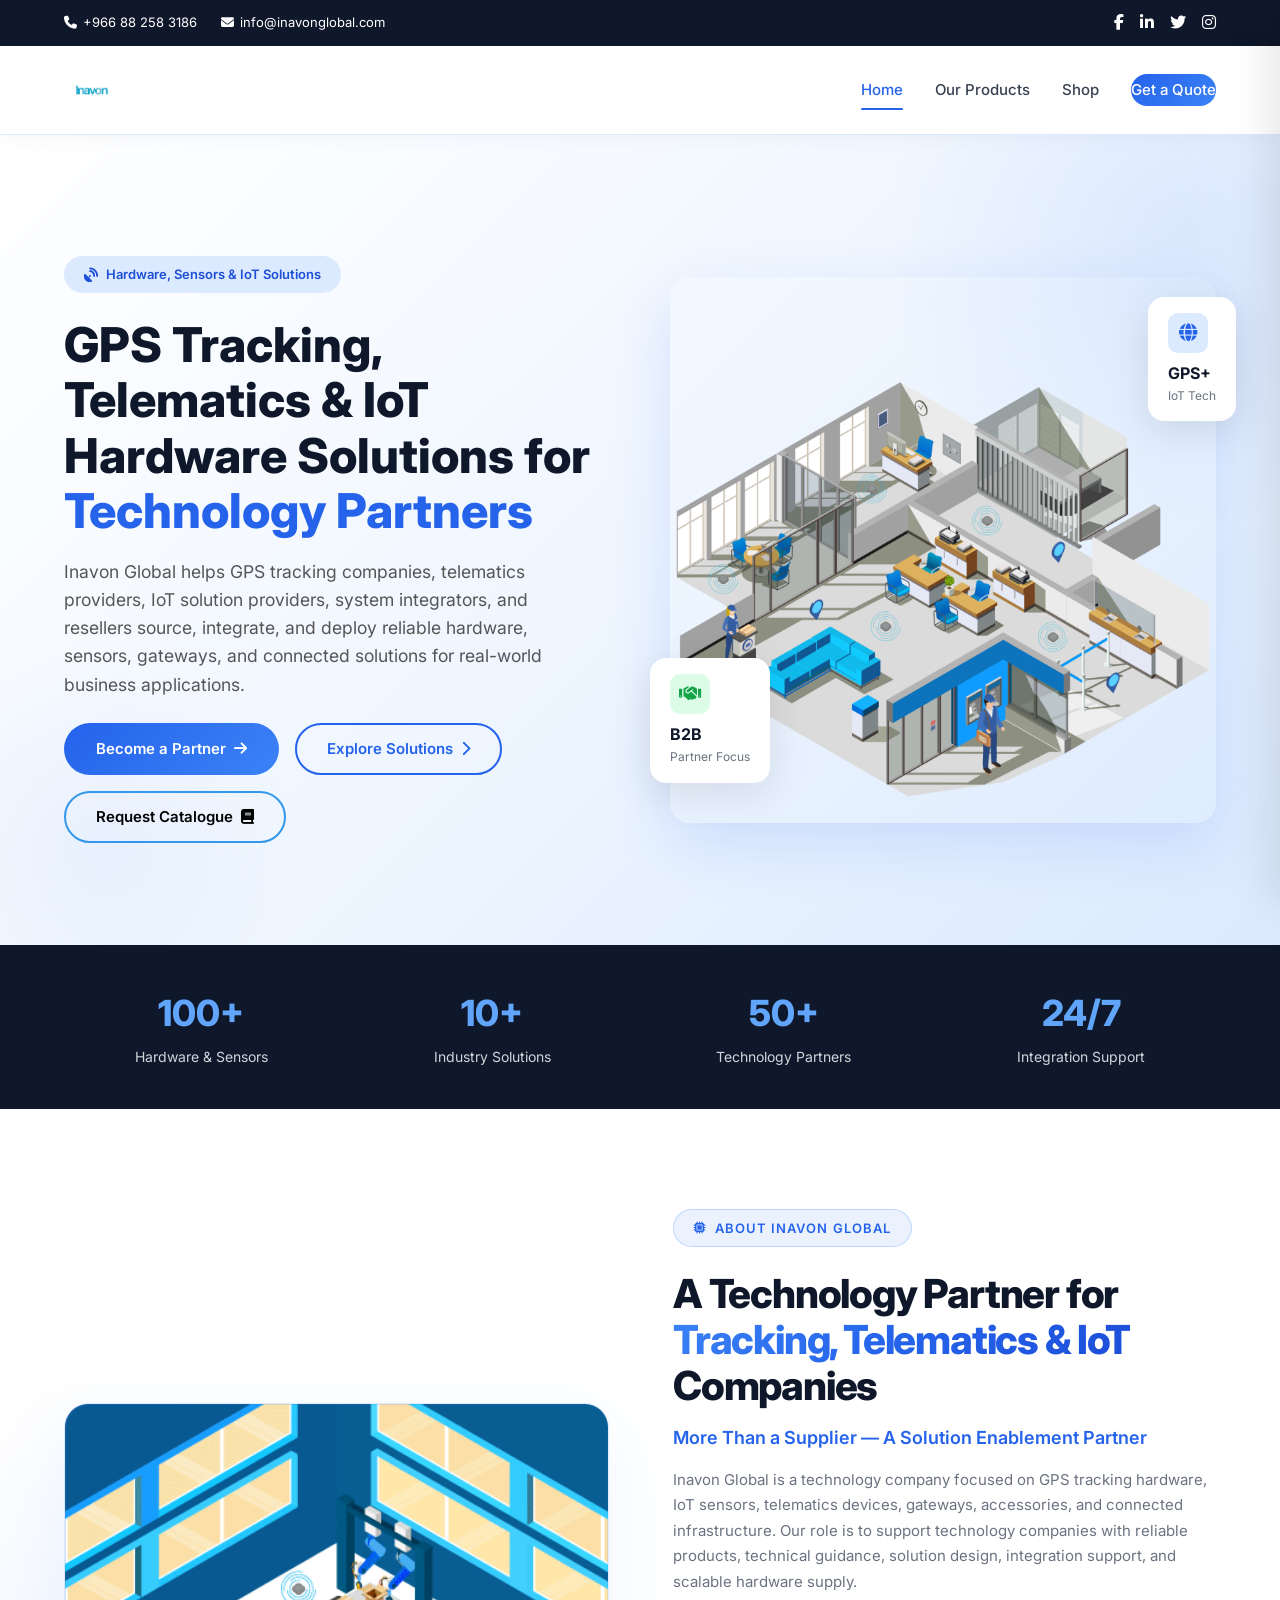
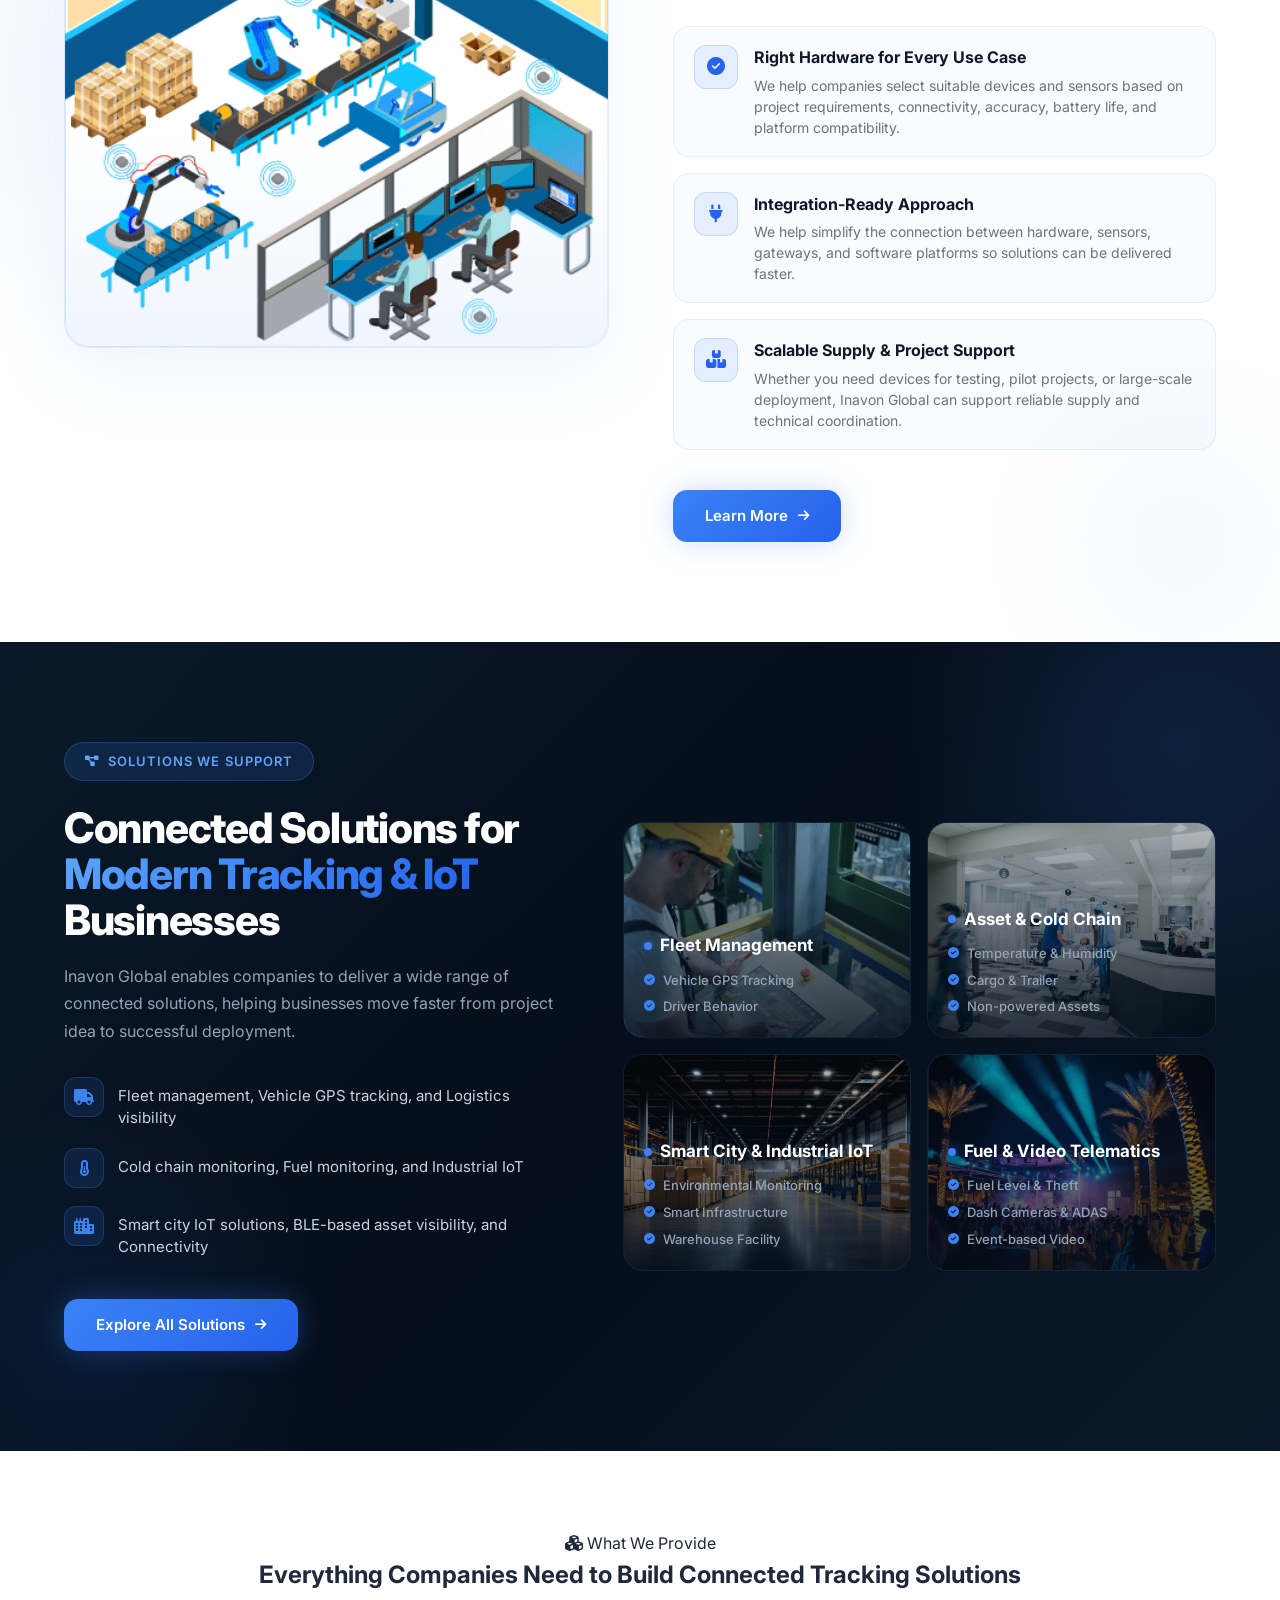
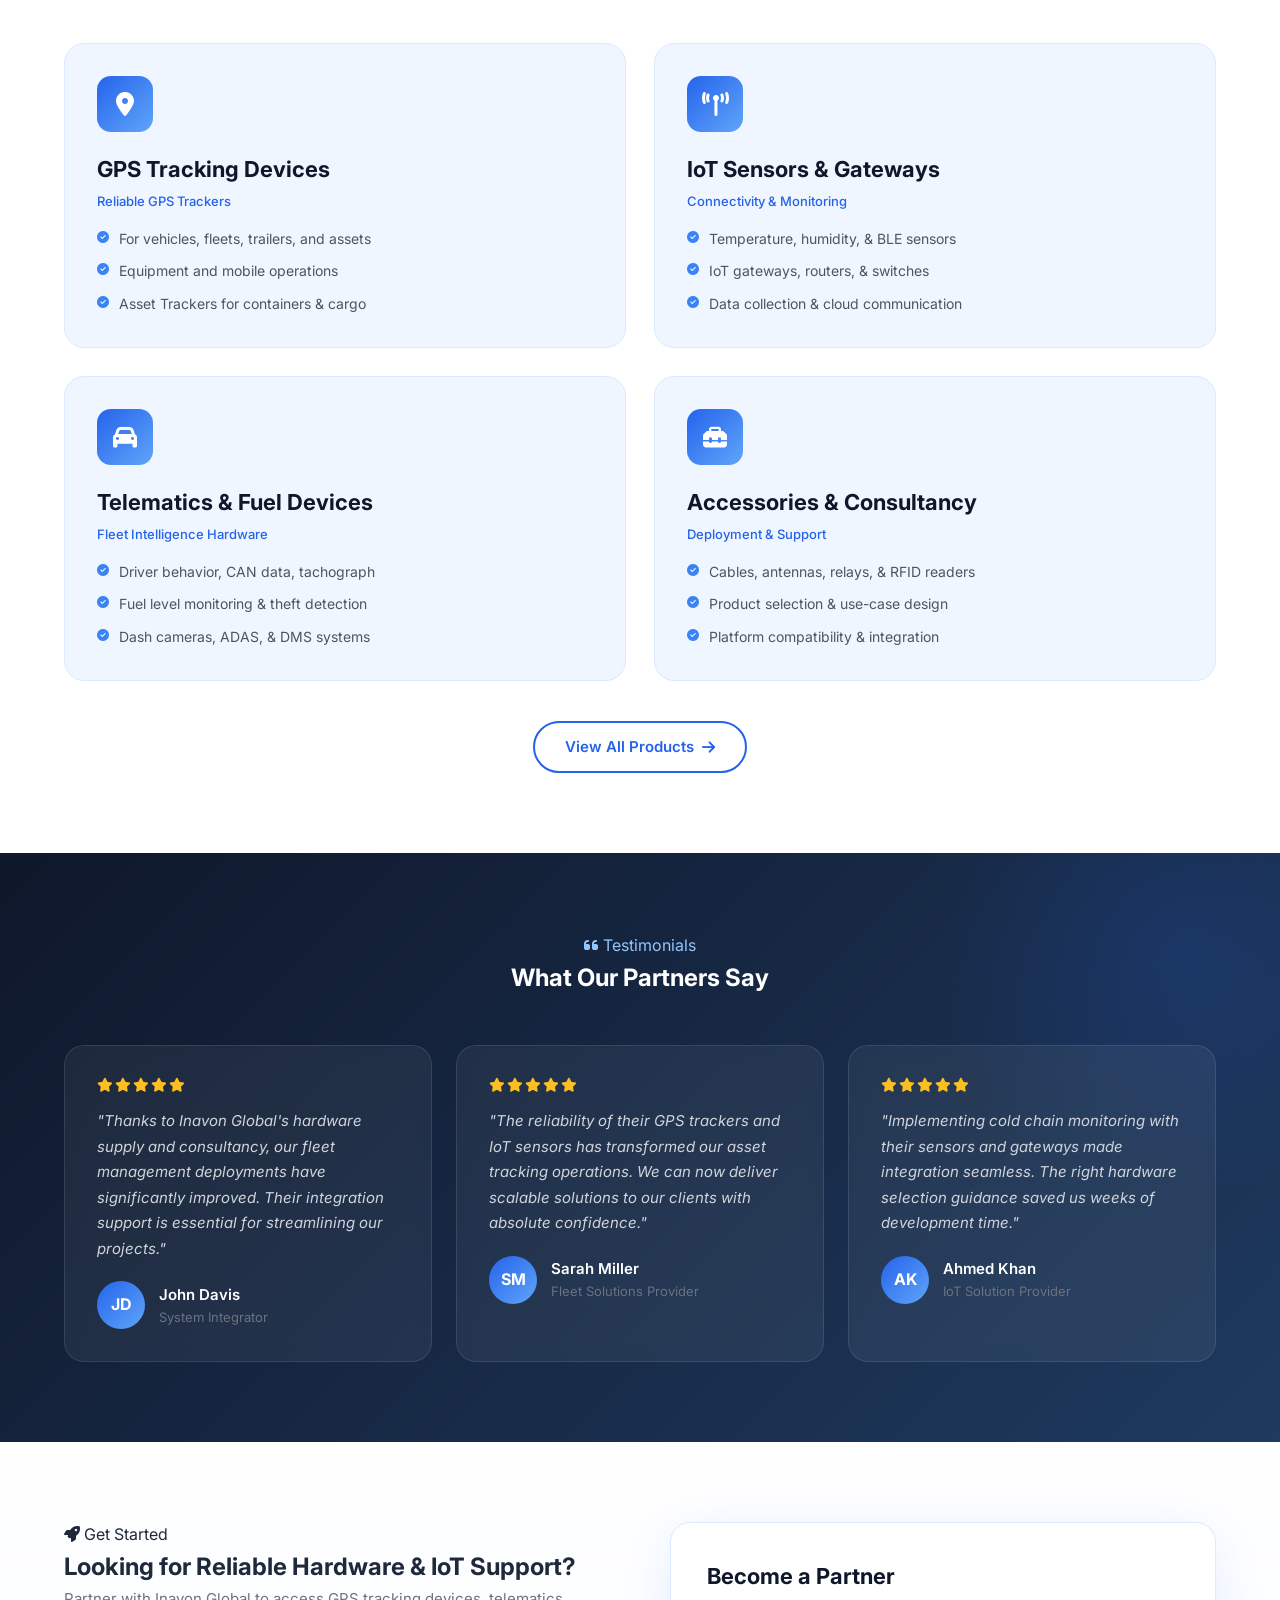
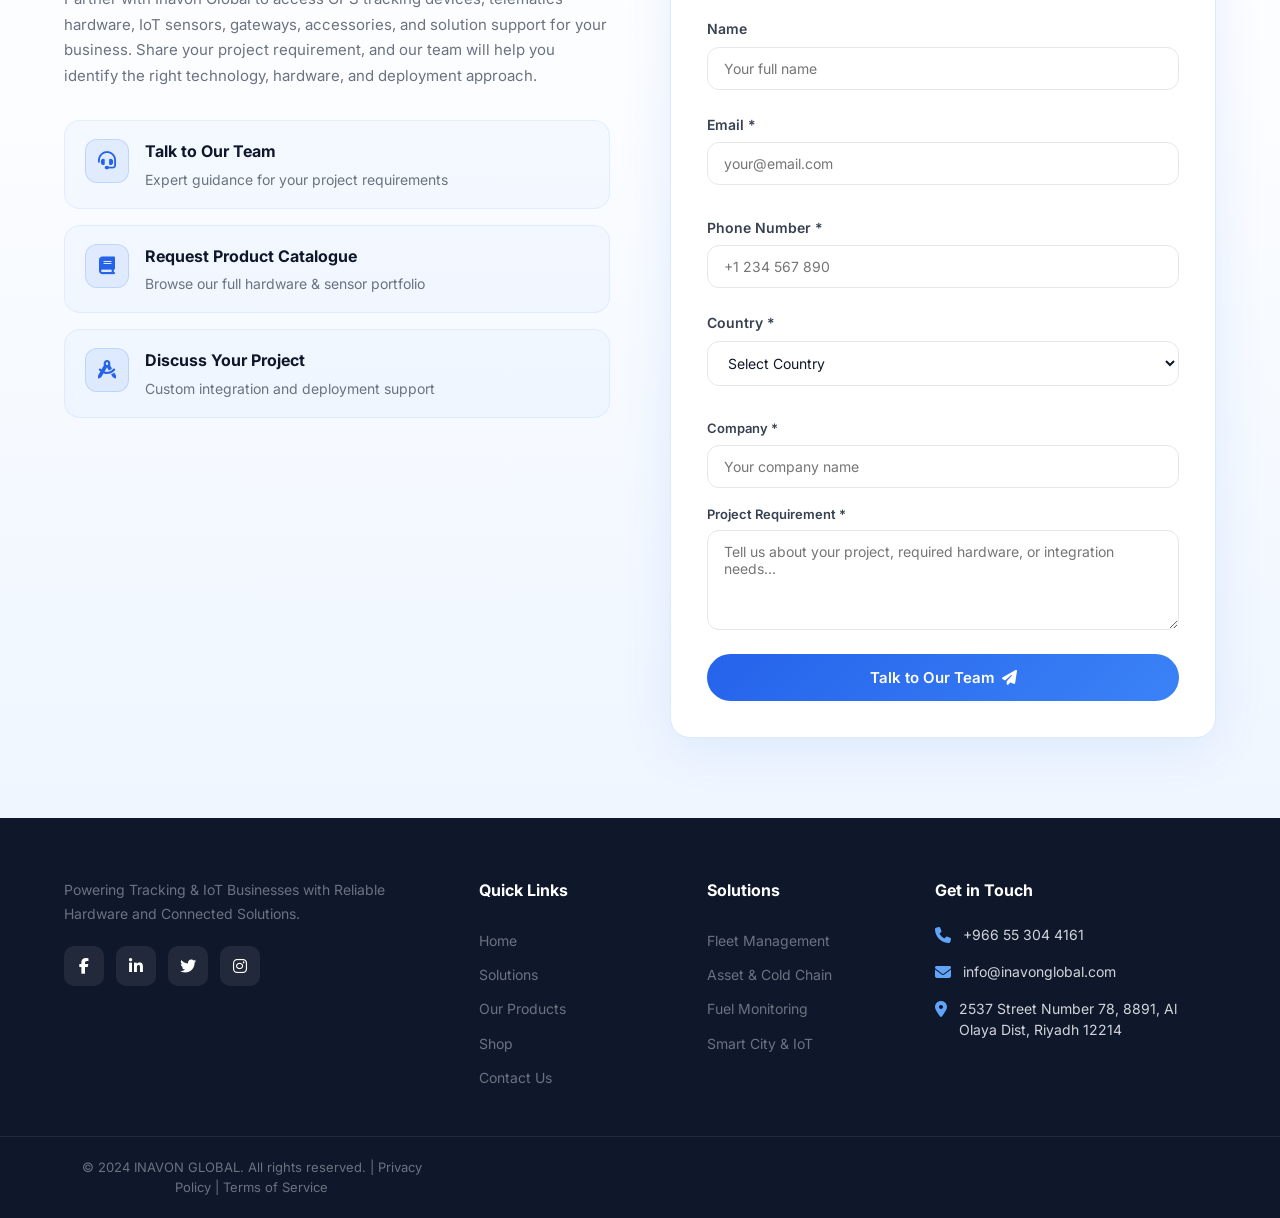
==== commit 40674983: "Logo update aur theme colors fix kiye" ====
--- a/index.html
+++ b/index.html
@@ -108,16 +108,16 @@
     </div>
 
    <!-- ===== NAVBAR ===== -->
+<!-- ===== NAVBAR ===== -->
+<!-- ===== NAVBAR ===== -->
 <nav class="navbar">
     <div class="container">
         <a href="index.html" class="logo">
-            <div class="logo-ic">IG</div>
-            <div class="logo-t">INAVON <span>GLOBAL</span></div>
+            <img src="Artboard_13_copy_2_2x-100.jpg-removebg-preview.png" alt="Inavon Global" class="logo-img">
         </a>
         
         <div class="nav-links" id="navLinks">
             <a href="index.html" class="active">Home</a>
-            <a href="solution.html">Solutions</a>
             <a href="products.html">Our Products</a>
             <a href="shop.html">Shop</a>
             <a href="#contact" class="btn-p btn-sm nav-cta">Get a Quote</a>
@@ -128,14 +128,12 @@
         </button>
     </div>
 </nav>
-
 <!-- ===== MOBILE MENU ===== -->
 <div class="mob-overlay" id="mobOverlay" onclick="toggleMenu()"></div>
 <div class="mob-menu" id="mobMenu">
     <div class="mob-close" onclick="toggleMenu()"><i class="fas fa-times"></i></div>
     
     <a href="index.html" onclick="toggleMenu()">Home</a>
-    <a href="solution.html" onclick="toggleMenu()">Solutions</a>
     <a href="products.html" onclick="toggleMenu()">Our Products</a>
     <a href="shop.html" onclick="toggleMenu()">Shop</a>
     <a href="#contact" onclick="toggleMenu()">Contact</a>
@@ -166,7 +164,7 @@
                 </div>
                 <div class="hero-r">
                     <div class="hero-img anim-right delay-2">
-                        <img src="images/b" alt="GPS Tracking and IoT Hardware Solutions">
+                        <img src="images/banner-1-1536x1536.png" alt="GPS Tracking and IoT Hardware Solutions">
                     </div>
                     <div class="hero-float f1 anim-scale delay-5">
                         <div class="icon pur"><i class="fas fa-globe"></i></div>
--- a/style.css
+++ b/style.css
@@ -20,7 +20,85 @@
     --white: #ffffff;
     --tr: all 0.3s ease;
 }
-
+/* ========================================
+   🖼️ RESPONSIVE LOGO — BIG & CLEAR
+   ======================================== */
+
+/* --- Logo Link --- */
+.logo {
+    display: flex;
+    align-items: center;
+    text-decoration: none;
+    flex-shrink: 0;
+    z-index: 10;
+    min-width: 0;
+}
+
+/* --- Logo Image Base (DESKTOP) --- */
+.logo-img {
+    display: block;
+    height: auto;
+    width: auto;
+    max-height: 56px;        /* ✅ Badhaaya gaya hai (Pehle 44px tha) */
+    max-width: 240px;        /* ✅ Badhaaya gaya hai (Pehle 180px tha) */
+    object-fit: contain;
+    border-radius: 4px;
+    transition: transform 0.3s ease;
+}
+
+.logo:hover .logo-img {
+    transform: scale(1.03);
+}
+
+/* Hide old text logo */
+.logo-ic, .logo-t {
+    display: none !important;
+}
+
+
+/* ========================================
+   📱 RESPONSIVE BREAKPOINTS
+   ======================================== */
+
+/* --- Large Desktops (1440px+) --- */
+@media (min-width: 1440px) {
+    .logo-img {
+        max-height: 60px;
+        max-width: 260px;
+    }
+}
+
+/* --- Tablets Landscape (768px - 1023px) --- */
+@media (max-width: 1023px) and (min-width: 768px) {
+    .logo-img {
+        max-height: 50px;
+        max-width: 200px;
+    }
+}
+
+/* --- Mobile Phones (Below 768px) --- */
+@media (max-width: 767px) {
+    .logo-img {
+        max-height: 44px;    /* ✅ Mobile par bhi ab bada aur clear dikhega */
+        max-width: 180px;
+    }
+}
+
+/* --- Small Phones (Below 480px) --- */
+@media (max-width: 479px) {
+    .logo-img {
+        max-height: 38px;
+        max-width: 150px;
+    }
+}
+
+/* --- Tiny screens (below 360px) --- */
+@media (max-width: 359px) {
+    .logo-img {
+        max-height: 34px;
+        max-width: 130px;
+    }
+}
 /* ===== CONTAINER ===== */
 .container { max-width: 1200px; margin: 0 auto; padding: 0 24px; }
 .section { padding: 80px 0; }
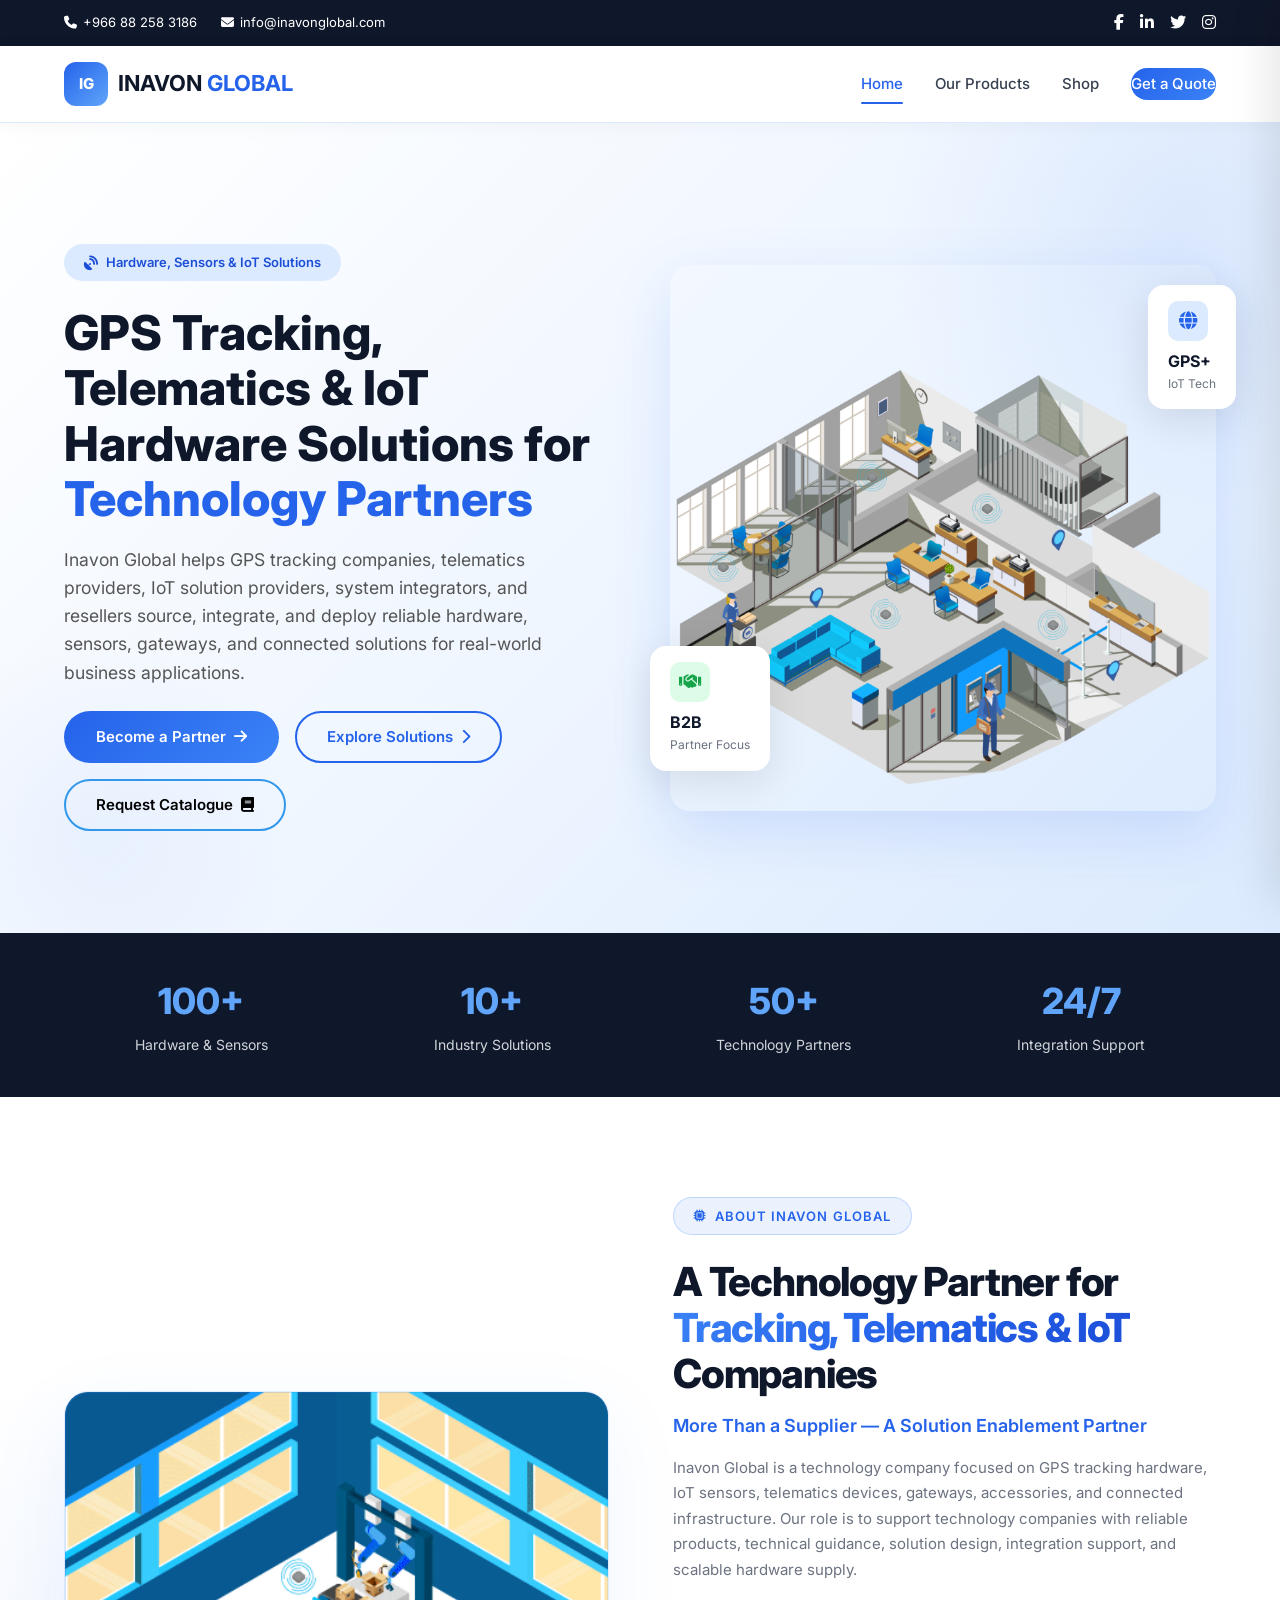
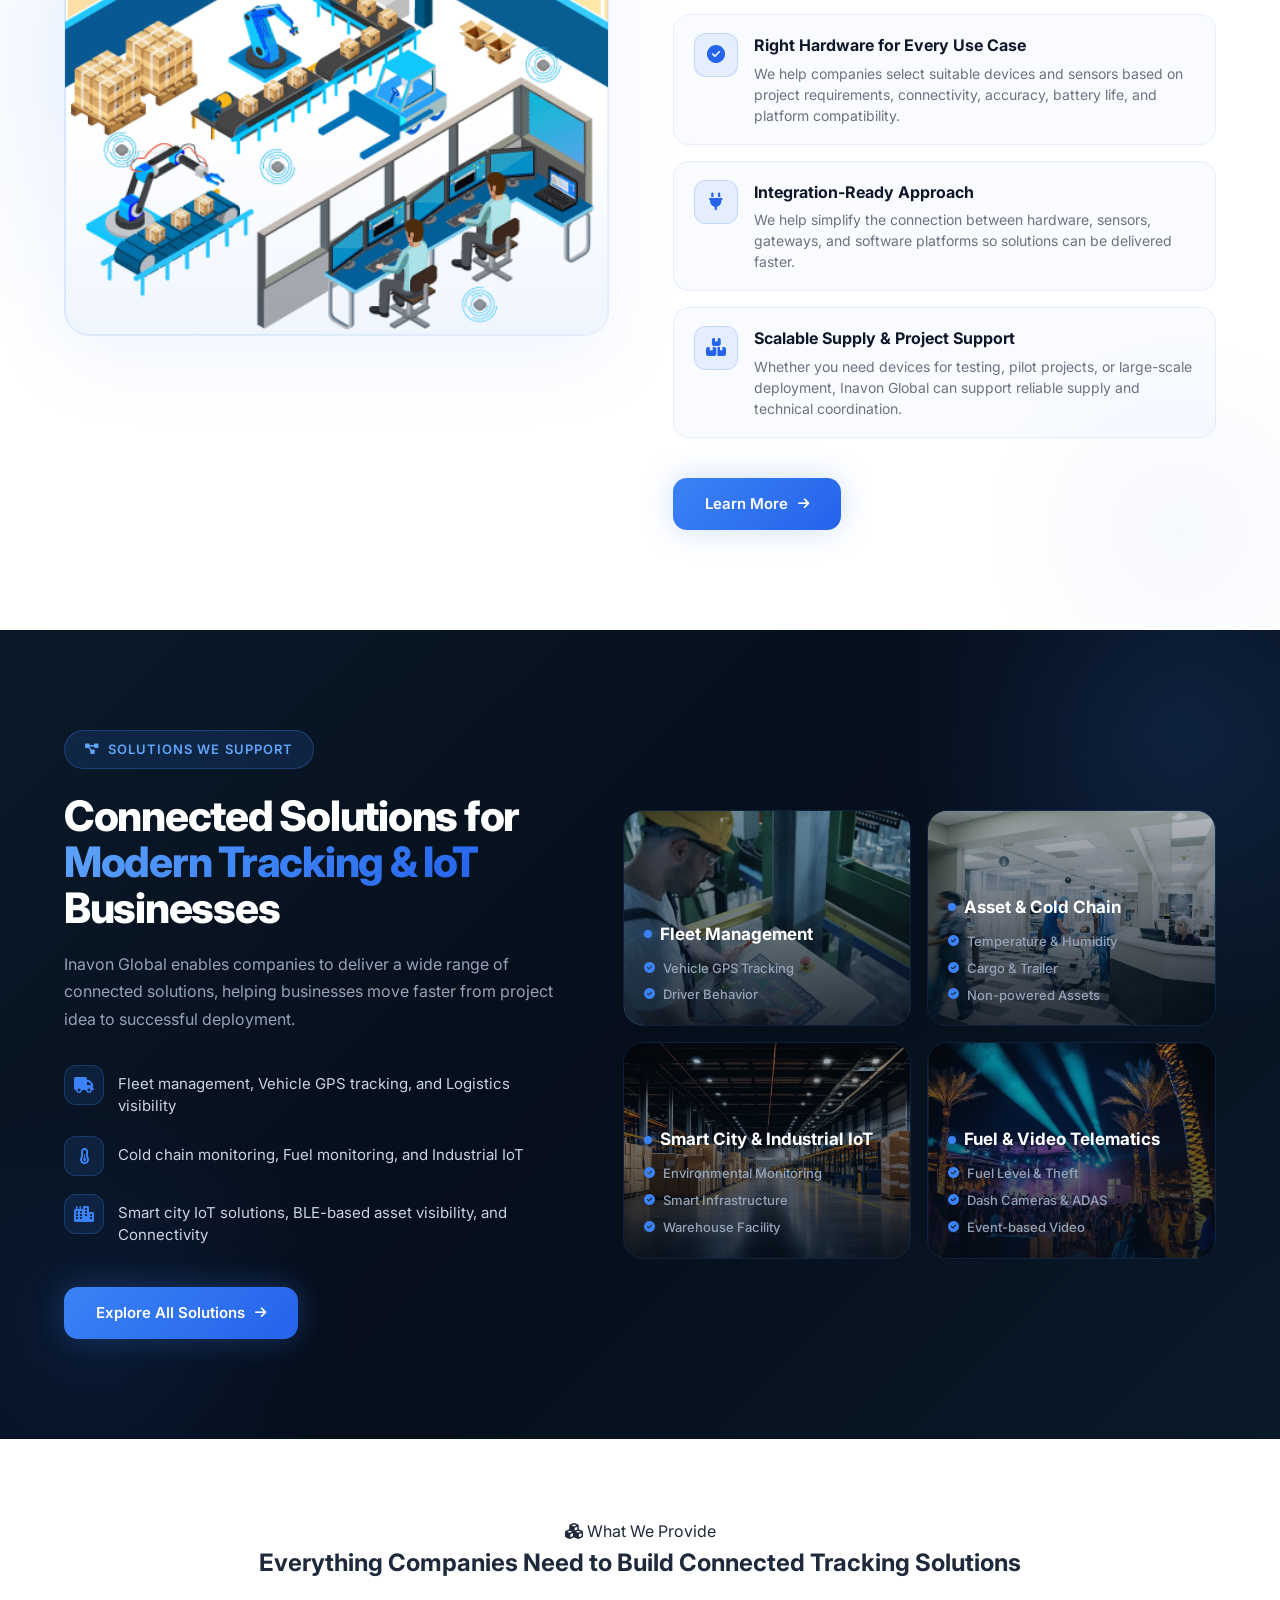
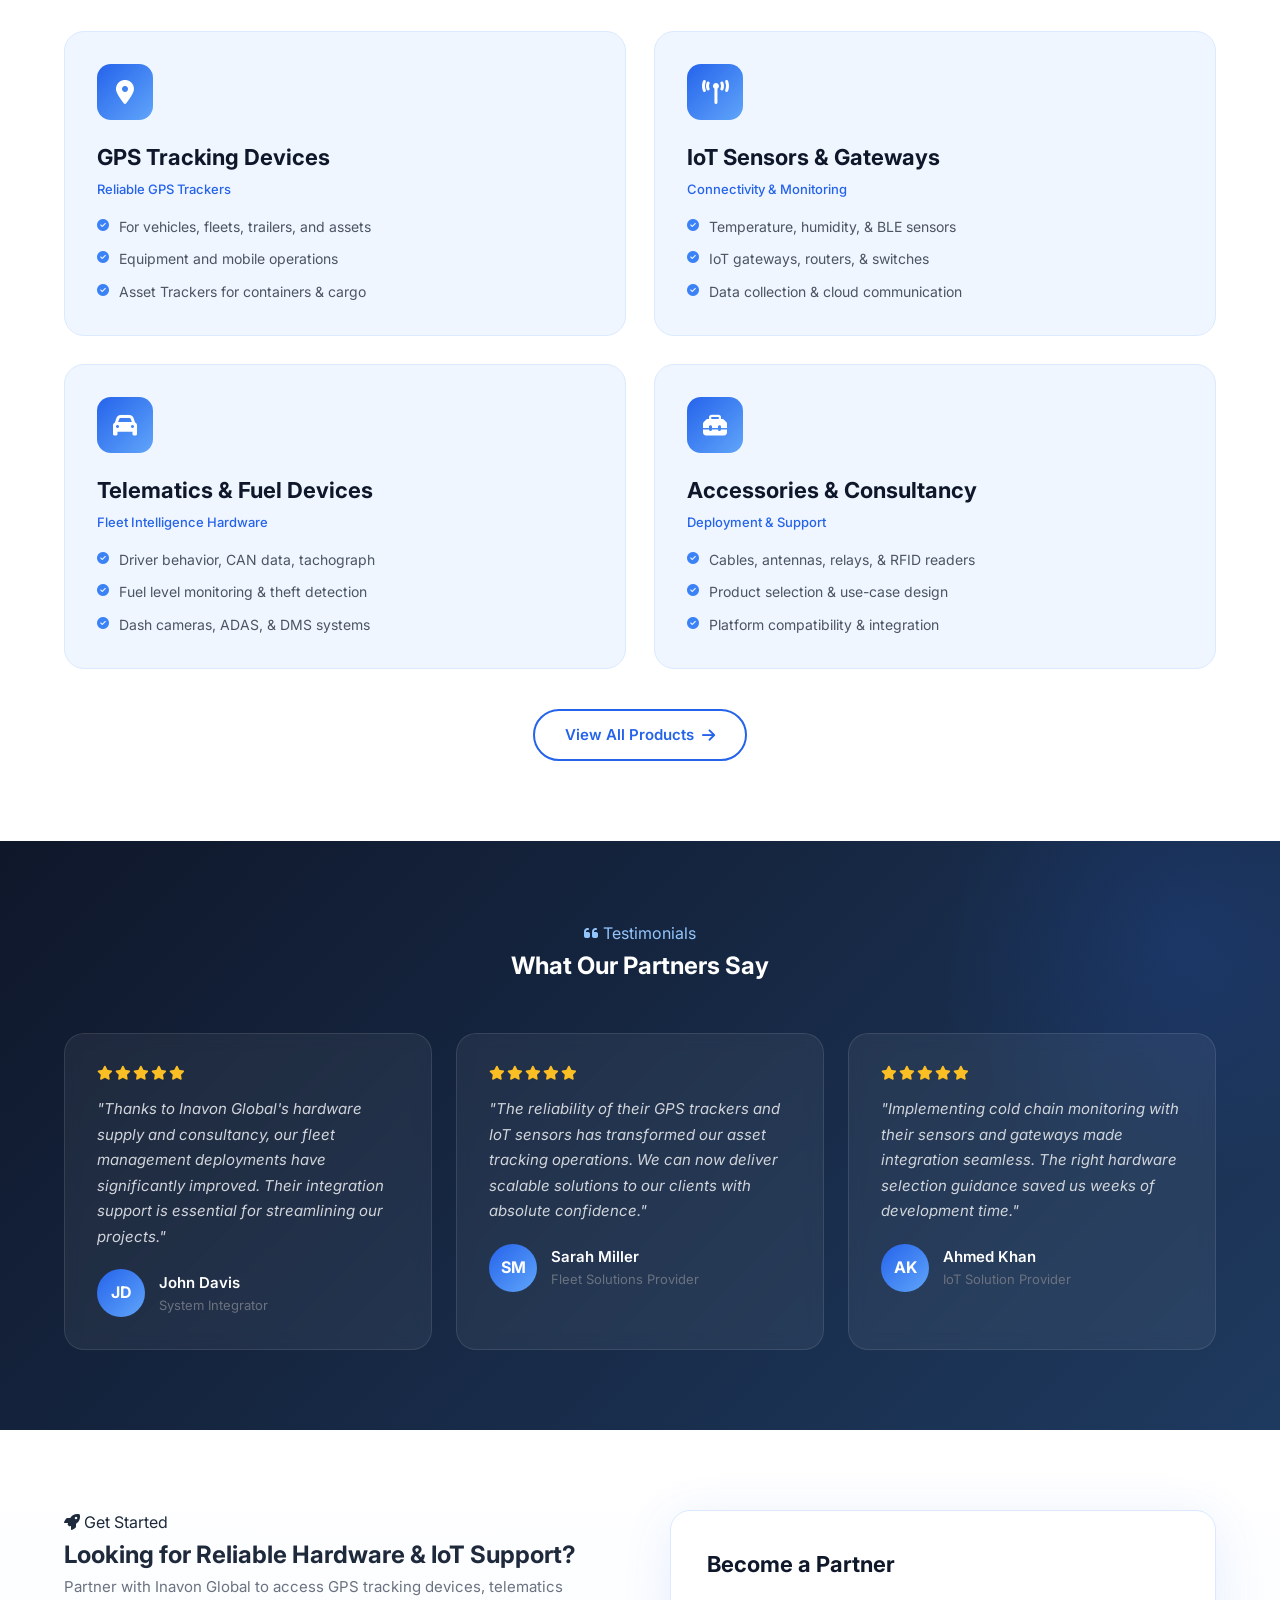
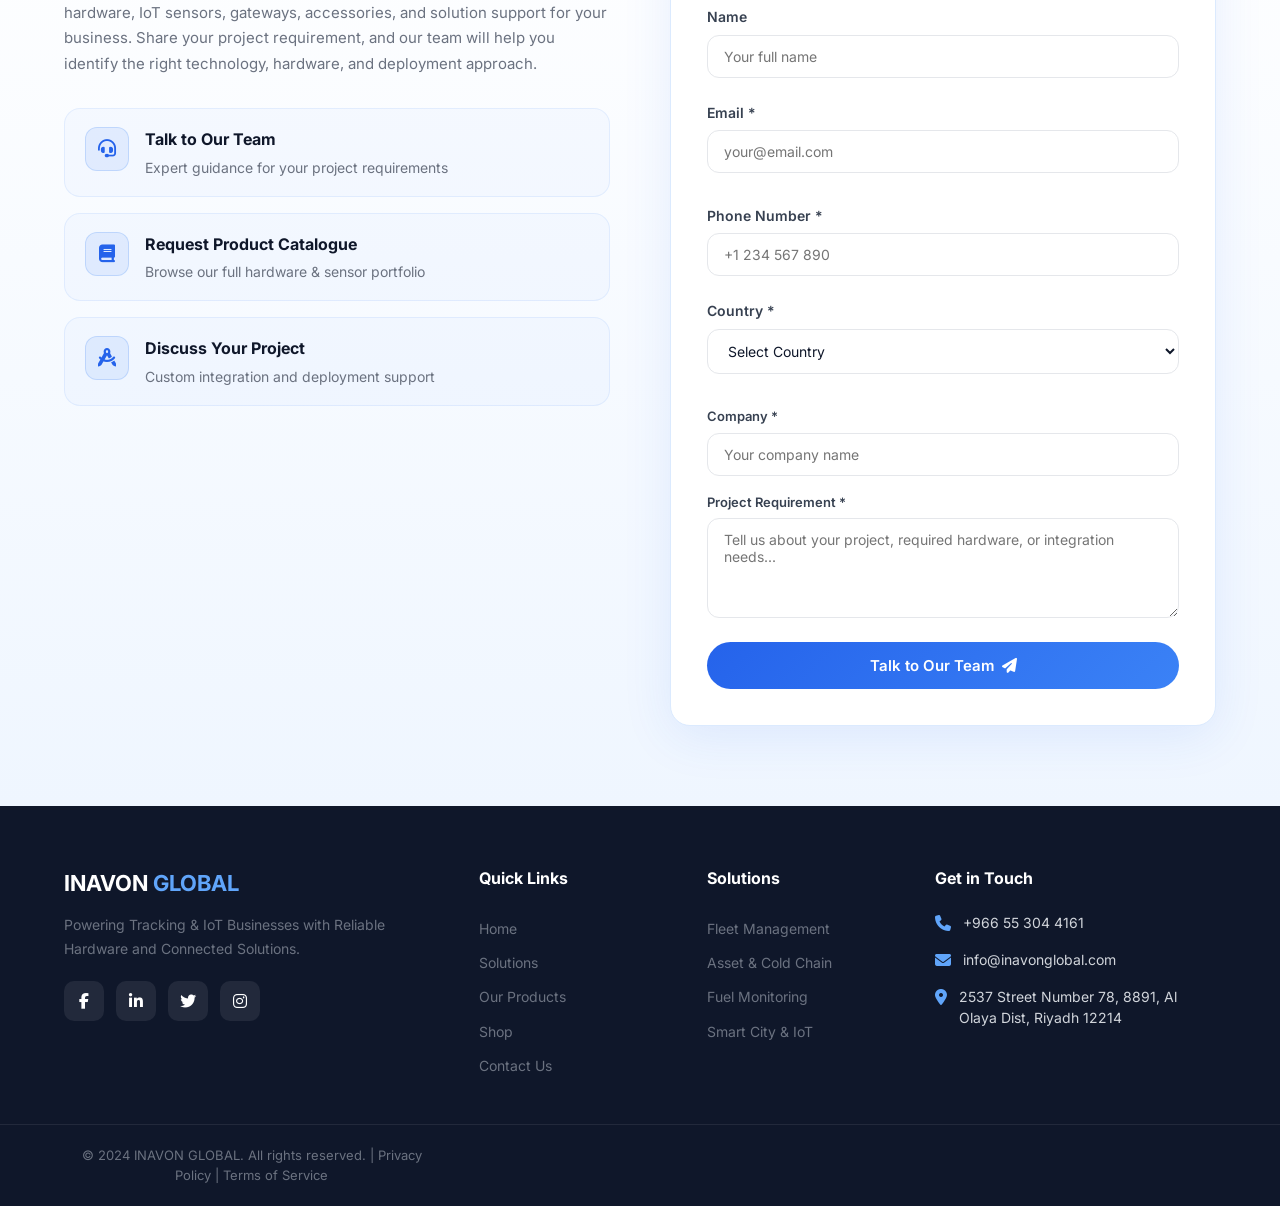
==== commit f3176323: "Added more features and updates" ====
--- a/index.html
+++ b/index.html
@@ -108,18 +108,20 @@
     </div>
 
    <!-- ===== NAVBAR ===== -->
-<!-- ===== NAVBAR ===== -->
-<!-- ===== NAVBAR ===== -->
+   <!-- ===== NAVBAR ===== -->
 <nav class="navbar">
     <div class="container">
+        <!-- Logo ko <a> tag se wrap kiya hai -->
         <a href="index.html" class="logo">
-            <img src="Artboard_13_copy_2_2x-100.jpg-removebg-preview.png" alt="Inavon Global" class="logo-img">
+            <div class="logo-ic">IG</div>
+            <div class="logo-t">INAVON <span>GLOBAL</span></div>
         </a>
         
         <div class="nav-links" id="navLinks">
             <a href="index.html" class="active">Home</a>
             <a href="products.html">Our Products</a>
             <a href="shop.html">Shop</a>
+            <!-- Agar contact alag page hai toh href="contact.html" likhein -->
             <a href="#contact" class="btn-p btn-sm nav-cta">Get a Quote</a>
         </div>
         
@@ -128,12 +130,14 @@
         </button>
     </div>
 </nav>
+
 <!-- ===== MOBILE MENU ===== -->
 <div class="mob-overlay" id="mobOverlay" onclick="toggleMenu()"></div>
 <div class="mob-menu" id="mobMenu">
     <div class="mob-close" onclick="toggleMenu()"><i class="fas fa-times"></i></div>
     
     <a href="index.html" onclick="toggleMenu()">Home</a>
+    <a href="solution.html" onclick="toggleMenu()">Solutions</a>
     <a href="products.html" onclick="toggleMenu()">Our Products</a>
     <a href="shop.html" onclick="toggleMenu()">Shop</a>
     <a href="#contact" onclick="toggleMenu()">Contact</a>
--- a/style.css
+++ b/style.css
@@ -20,85 +20,7 @@
     --white: #ffffff;
     --tr: all 0.3s ease;
 }
-/* ========================================
-   🖼️ RESPONSIVE LOGO — BIG & CLEAR
-   ======================================== */
-
-/* --- Logo Link --- */
-.logo {
-    display: flex;
-    align-items: center;
-    text-decoration: none;
-    flex-shrink: 0;
-    z-index: 10;
-    min-width: 0;
-}
-
-/* --- Logo Image Base (DESKTOP) --- */
-.logo-img {
-    display: block;
-    height: auto;
-    width: auto;
-    max-height: 56px;        /* ✅ Badhaaya gaya hai (Pehle 44px tha) */
-    max-width: 240px;        /* ✅ Badhaaya gaya hai (Pehle 180px tha) */
-    object-fit: contain;
-    border-radius: 4px;
-    transition: transform 0.3s ease;
-}
-
-.logo:hover .logo-img {
-    transform: scale(1.03);
-}
-
-/* Hide old text logo */
-.logo-ic, .logo-t {
-    display: none !important;
-}
-
-
-/* ========================================
-   📱 RESPONSIVE BREAKPOINTS
-   ======================================== */
-
-/* --- Large Desktops (1440px+) --- */
-@media (min-width: 1440px) {
-    .logo-img {
-        max-height: 60px;
-        max-width: 260px;
-    }
-}
-
-/* --- Tablets Landscape (768px - 1023px) --- */
-@media (max-width: 1023px) and (min-width: 768px) {
-    .logo-img {
-        max-height: 50px;
-        max-width: 200px;
-    }
-}
-
-/* --- Mobile Phones (Below 768px) --- */
-@media (max-width: 767px) {
-    .logo-img {
-        max-height: 44px;    /* ✅ Mobile par bhi ab bada aur clear dikhega */
-        max-width: 180px;
-    }
-}
-
-/* --- Small Phones (Below 480px) --- */
-@media (max-width: 479px) {
-    .logo-img {
-        max-height: 38px;
-        max-width: 150px;
-    }
-}
-
-/* --- Tiny screens (below 360px) --- */
-@media (max-width: 359px) {
-    .logo-img {
-        max-height: 34px;
-        max-width: 130px;
-    }
-}
+
 /* ===== CONTAINER ===== */
 .container { max-width: 1200px; margin: 0 auto; padding: 0 24px; }
 .section { padding: 80px 0; }
